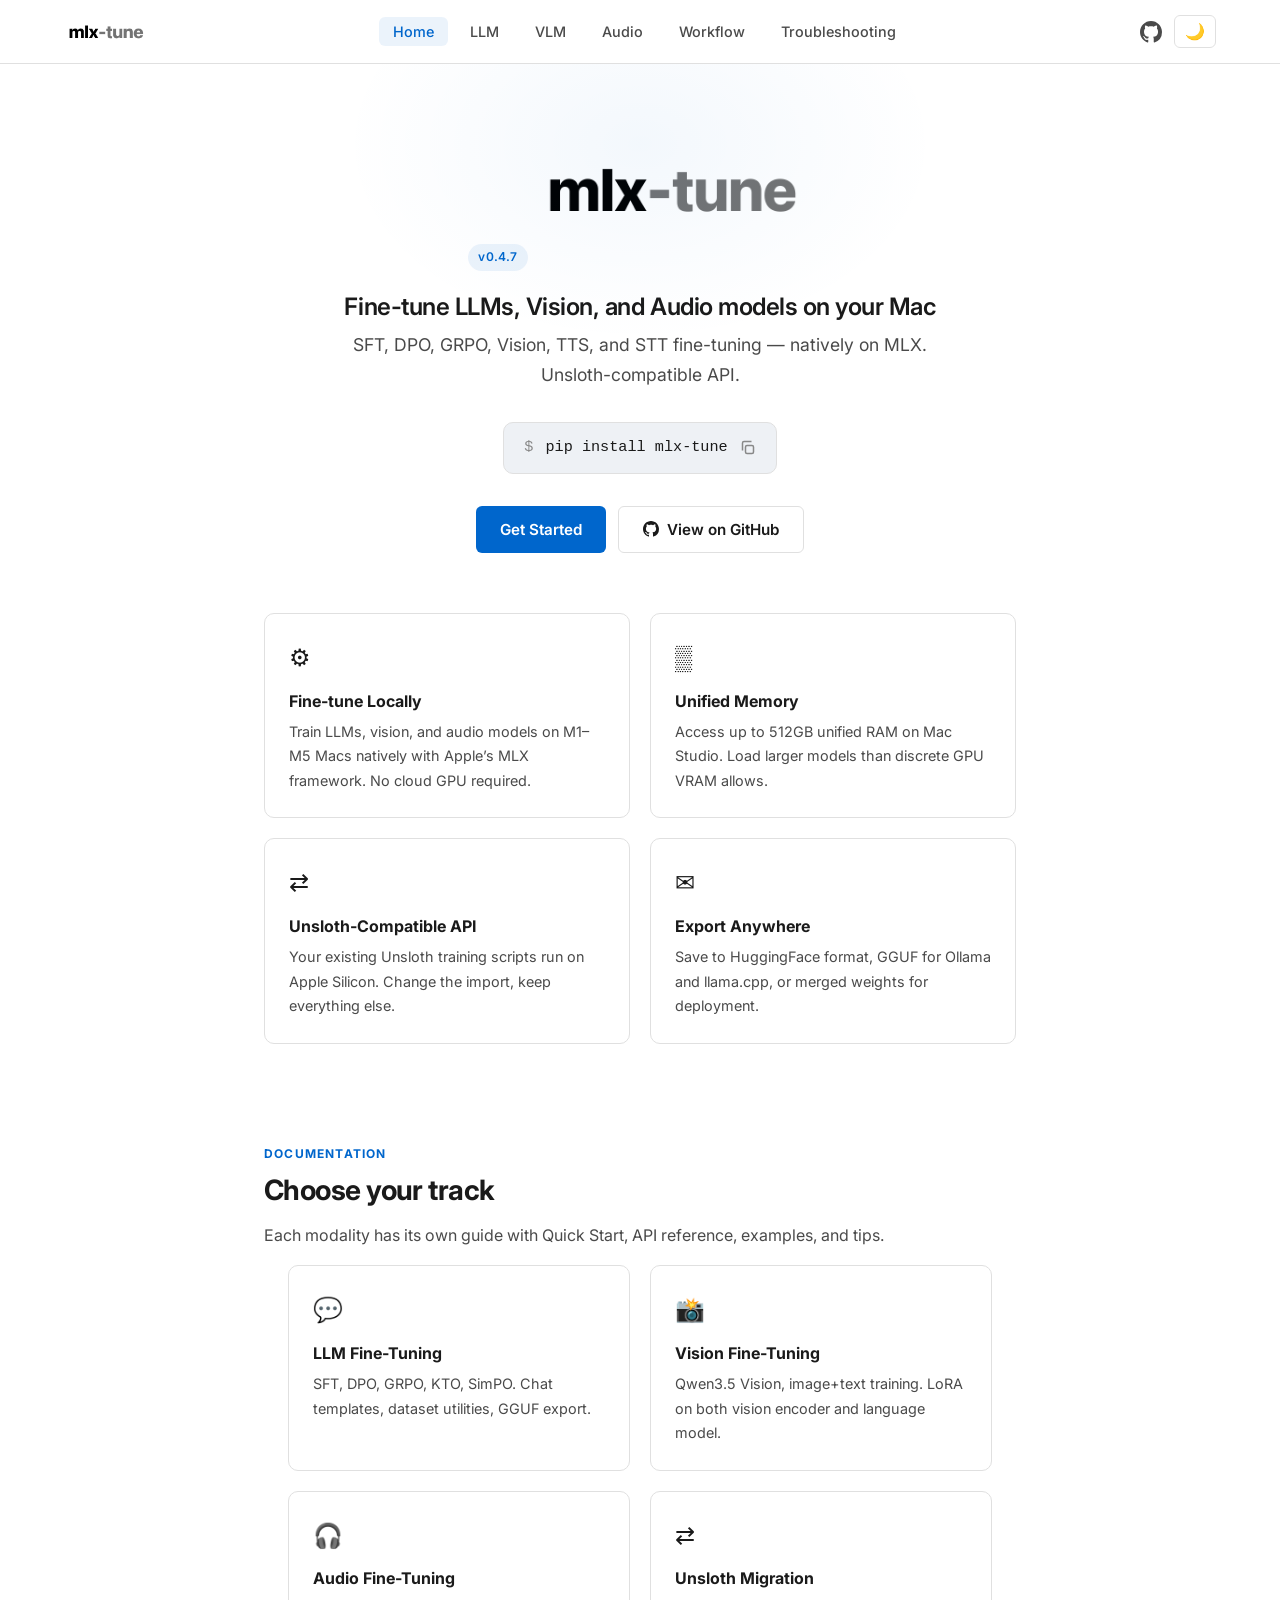
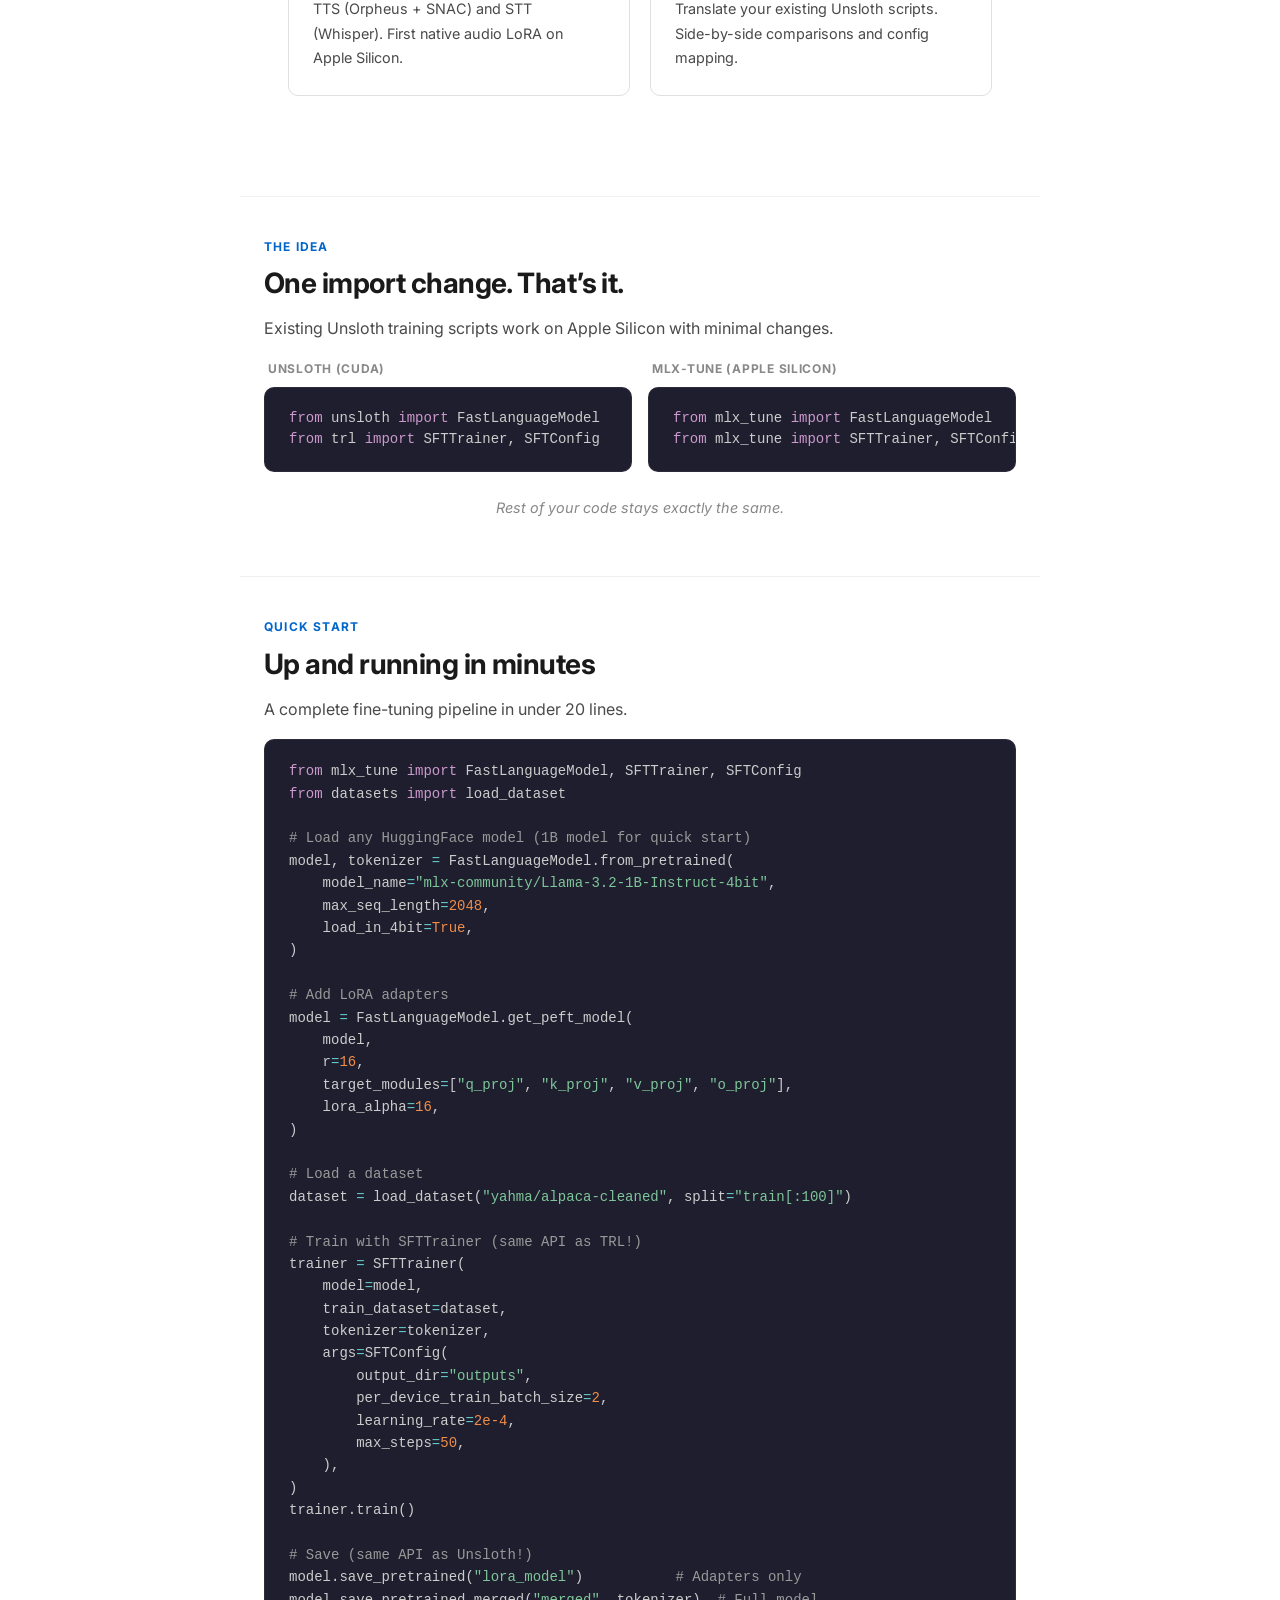
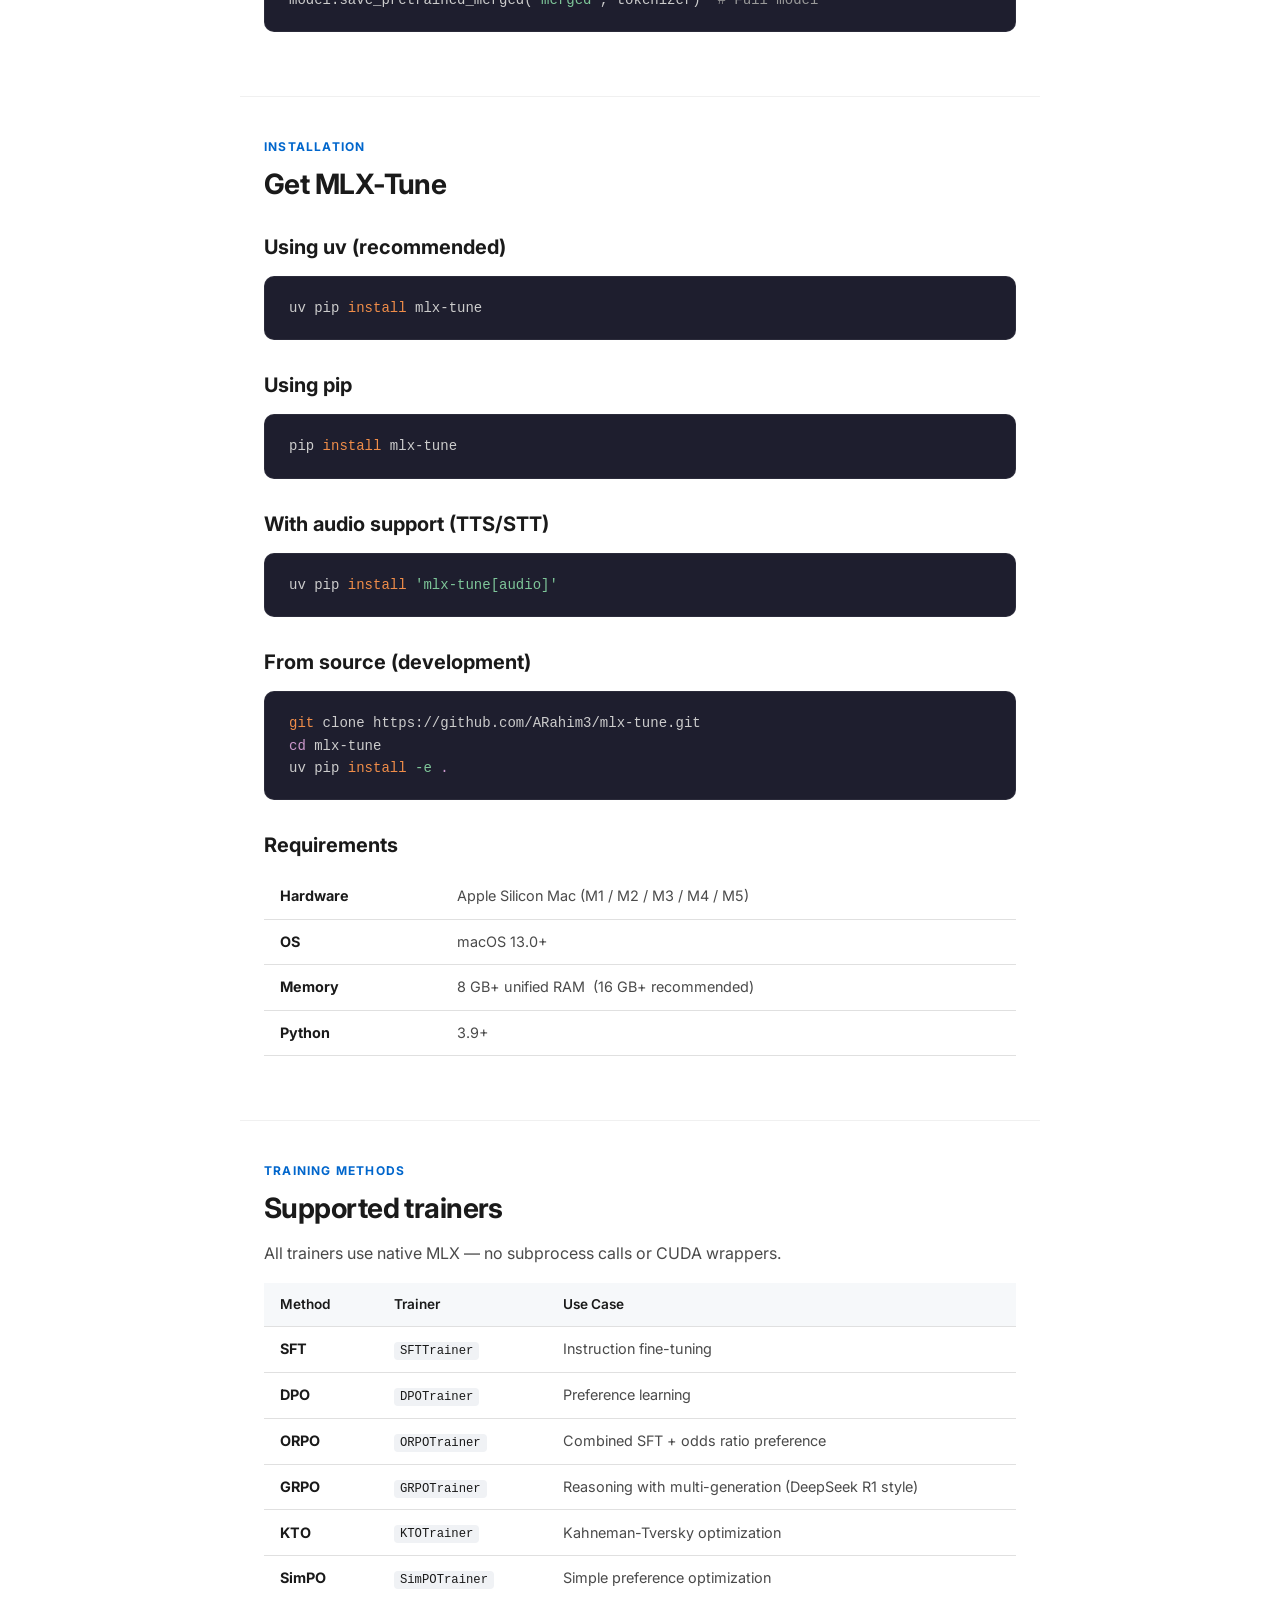
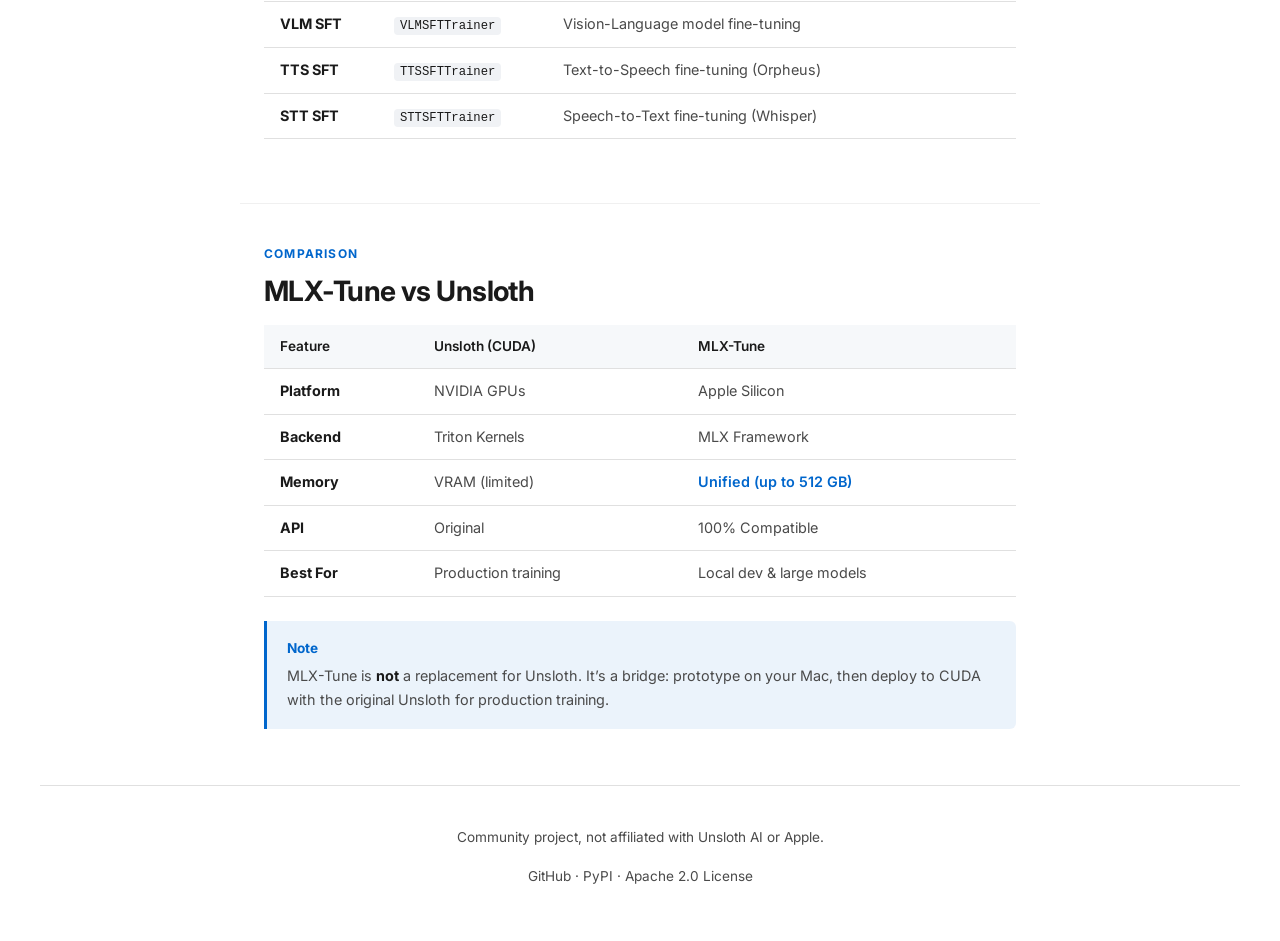
==== docs/index.html @ e3540f35 "Add STT+TTS fine-tuning & updated docs" ====
<!DOCTYPE html>
<html lang="en" data-theme="light">
<head>
  <meta charset="UTF-8">
  <meta name="viewport" content="width=device-width, initial-scale=1.0">
  <title>MLX-Tune &mdash; Fine-tune LLMs, Vision, and Audio models on Apple Silicon</title>
  <meta name="description" content="Fine-tune LLMs, Vision, TTS, and STT models on Apple Silicon with MLX. Unsloth-compatible API.">

  <!-- Favicon: bold "m" in SVG -->
  <link rel="icon" href="data:image/svg+xml,<svg xmlns='http://www.w3.org/2000/svg' viewBox='0 0 32 32'><rect width='32' height='32' rx='6' fill='%230d1117'/><text x='50%25' y='73%25' text-anchor='middle' font-family='system-ui,-apple-system,sans-serif' font-weight='900' font-size='22' fill='%23e6edf3'>m</text></svg>">
  <link rel="apple-touch-icon" href="assets/img/logo.png">

  <!-- Open Graph / Social -->
  <meta property="og:type" content="website">
  <meta property="og:title" content="MLX-Tune - Fine-tune LLMs, Vision, and Audio models on Apple Silicon">
  <meta property="og:description" content="Fine-tune LLMs, Vision, TTS, and STT models on Apple Silicon with MLX. Unsloth-compatible API.">
  <meta property="og:image" content="https://arahim3.github.io/mlx-tune/assets/img/og-image.png">
  <meta property="og:url" content="https://arahim3.github.io/mlx-tune/">
  <meta name="twitter:card" content="summary_large_image">
  <meta name="twitter:title" content="MLX-Tune - Fine-tune LLMs, Vision, and Audio models on Apple Silicon">
  <meta name="twitter:description" content="Fine-tune LLMs, Vision, TTS, and STT models on Apple Silicon with MLX.">
  <meta name="twitter:image" content="https://arahim3.github.io/mlx-tune/assets/img/og-image.png">

  <!-- Fonts -->
  <link rel="preconnect" href="https://fonts.googleapis.com">
  <link rel="preconnect" href="https://fonts.gstatic.com" crossorigin>
  <link href="https://fonts.googleapis.com/css2?family=Inter:wght@400;600;700&display=swap" rel="stylesheet">

  <!-- Styles -->
  <link rel="stylesheet" href="assets/css/prism-dark.css">
  <link rel="stylesheet" href="assets/css/style.css">

  <style>
    /* --- Page-specific hero enhancements --- */
    .hero-glow {
      position: relative;
      overflow: hidden;
    }
    .hero-glow::before {
      content: '';
      position: absolute;
      top: -120px;
      left: 50%;
      transform: translateX(-50%);
      width: 600px;
      height: 400px;
      background: radial-gradient(ellipse, var(--accent-subtle) 0%, transparent 70%);
      pointer-events: none;
      opacity: 0.6;
    }
    [data-theme="dark"] .hero-glow::before {
      opacity: 0.4;
      width: 800px;
      height: 500px;
      background: radial-gradient(ellipse, rgba(88, 166, 255, 0.06) 0%, transparent 70%);
    }

    .hero-version {
      display: inline-block;
      font-size: 0.75rem;
      font-weight: 600;
      padding: 3px 10px;
      border-radius: 20px;
      background: var(--accent-subtle);
      color: var(--accent);
      margin-bottom: 20px;
      letter-spacing: 0.02em;
    }

    .hero-install-prefix {
      color: var(--text-muted);
      user-select: none;
    }

    /* --- Section divider styling --- */
    .section-divider {
      width: 48px;
      height: 2px;
      background: var(--accent);
      border: none;
      margin: 0 0 24px;
      border-radius: 1px;
      opacity: 0.5;
    }

    /* --- Training methods status dot --- */
    .status-dot {
      display: inline-block;
      width: 8px;
      height: 8px;
      border-radius: 50%;
      background: #2ea043;
      margin-right: 6px;
      vertical-align: middle;
    }

    /* --- Comparison table highlight --- */
    .comparison-highlight {
      color: var(--accent);
      font-weight: 600;
    }

    /* --- Import note styling --- */
    .import-note {
      text-align: center;
      font-size: 0.9rem;
      color: var(--text-muted);
      margin-top: 8px;
      font-style: italic;
    }
  </style>
</head>
<body>

  <!-- ===== Navigation ===== -->
  <nav class="top-nav">
    <div class="nav-inner">
      <a href="index.html" class="nav-logo">
        <img src="assets/img/logo.png" alt="mlx-tune">
      </a>

      <ul class="nav-links">
        <li><a href="index.html" class="active">Home</a></li>
        <li><a href="llm.html">LLM</a></li>
        <li><a href="vlm.html">VLM</a></li>
        <li><a href="audio.html">Audio</a></li>
        <li><a href="workflow.html">Workflow</a></li>
        <li><a href="troubleshooting.html">Troubleshooting</a></li>
      </ul>

      <div class="nav-right">
        <a href="https://github.com/ARahim3/mlx-tune" class="github-link" target="_blank" rel="noopener" aria-label="GitHub">
          <svg viewBox="0 0 16 16" aria-hidden="true"><path d="M8 0C3.58 0 0 3.58 0 8c0 3.54 2.29 6.53 5.47 7.59.4.07.55-.17.55-.38 0-.19-.01-.82-.01-1.49-2.01.37-2.53-.49-2.69-.94-.09-.23-.48-.94-.82-1.13-.28-.15-.68-.52-.01-.53.63-.01 1.08.58 1.23.82.72 1.21 1.87.87 2.33.66.07-.52.28-.87.51-1.07-1.78-.2-3.64-.89-3.64-3.95 0-.87.31-1.59.82-2.15-.08-.2-.36-1.02.08-2.12 0 0 .67-.21 2.2.82.64-.18 1.32-.27 2-.27.68 0 1.36.09 2 .27 1.53-1.04 2.2-.82 2.2-.82.44 1.1.16 1.92.08 2.12.51.56.82 1.27.82 2.15 0 3.07-1.87 3.75-3.65 3.95.29.25.54.73.54 1.48 0 1.07-.01 1.93-.01 2.2 0 .21.15.46.55.38A8.013 8.013 0 0016 8c0-4.42-3.58-8-8-8z"/></svg>
        </a>
        <button class="theme-toggle" aria-label="Toggle theme"></button>
        <button class="mobile-toggle" aria-label="Menu">&#9776;</button>
      </div>
    </div>
  </nav>

  <!-- ===== Main Content ===== -->
  <div class="page-wrapper">
    <main class="content full-width">

      <!-- ===== Hero ===== -->
      <section class="hero hero-glow">
        <span class="hero-version">v0.4.7</span>
        <img src="assets/img/logo.png" alt="MLX-Tune" class="hero-logo">
        <h1 class="hero-tagline">Fine-tune LLMs, Vision, and Audio models on your Mac</h1>
        <p class="hero-subtitle">SFT, DPO, GRPO, Vision, TTS, and STT fine-tuning &mdash; natively on MLX. Unsloth-compatible API.</p>

        <div class="hero-install" data-copy="pip install mlx-tune" role="button" tabindex="0" aria-label="Copy install command">
          <span class="copied-tooltip">Copied!</span>
          <span class="hero-install-prefix">$</span>
          <span>pip install mlx-tune</span>
          <svg class="copy-icon" width="16" height="16" viewBox="0 0 16 16" fill="none" stroke="currentColor" stroke-width="1.5"><rect x="5.5" y="5.5" width="8" height="8" rx="1.5"/><path d="M2.5 10.5V3a1.5 1.5 0 011.5-1.5h7.5"/></svg>
        </div>

        <div class="hero-buttons">
          <a href="#quick-start" class="btn btn-primary">Get Started</a>
          <a href="https://github.com/ARahim3/mlx-tune" class="btn btn-secondary" target="_blank" rel="noopener">
            <svg width="16" height="16" viewBox="0 0 16 16" fill="currentColor"><path d="M8 0C3.58 0 0 3.58 0 8c0 3.54 2.29 6.53 5.47 7.59.4.07.55-.17.55-.38 0-.19-.01-.82-.01-1.49-2.01.37-2.53-.49-2.69-.94-.09-.23-.48-.94-.82-1.13-.28-.15-.68-.52-.01-.53.63-.01 1.08.58 1.23.82.72 1.21 1.87.87 2.33.66.07-.52.28-.87.51-1.07-1.78-.2-3.64-.89-3.64-3.95 0-.87.31-1.59.82-2.15-.08-.2-.36-1.02.08-2.12 0 0 .67-.21 2.2.82.64-.18 1.32-.27 2-.27.68 0 1.36.09 2 .27 1.53-1.04 2.2-.82 2.2-.82.44 1.1.16 1.92.08 2.12.51.56.82 1.27.82 2.15 0 3.07-1.87 3.75-3.65 3.95.29.25.54.73.54 1.48 0 1.07-.01 1.93-.01 2.2 0 .21.15.46.55.38A8.013 8.013 0 0016 8c0-4.42-3.58-8-8-8z"/></svg>
            View on GitHub
          </a>
        </div>
      </section>

      <!-- ===== Feature Cards ===== -->
      <div class="features">
        <div class="feature-card">
          <div class="feature-icon">&#9881;</div>
          <h3>Fine-tune Locally</h3>
          <p>Train LLMs, vision, and audio models on M1&ndash;M5 Macs natively with Apple&rsquo;s MLX framework. No cloud GPU required.</p>
        </div>
        <div class="feature-card">
          <div class="feature-icon">&#9618;</div>
          <h3>Unified Memory</h3>
          <p>Access up to 512GB unified RAM on Mac Studio. Load larger models than discrete GPU VRAM allows.</p>
        </div>
        <div class="feature-card">
          <div class="feature-icon">&#8644;</div>
          <h3>Unsloth-Compatible API</h3>
          <p>Your existing Unsloth training scripts run on Apple Silicon. Change the import, keep everything else.</p>
        </div>
        <div class="feature-card">
          <div class="feature-icon">&#9993;</div>
          <h3>Export Anywhere</h3>
          <p>Save to HuggingFace format, GGUF for Ollama and llama.cpp, or merged weights for deployment.</p>
        </div>
      </div>

      <!-- ===== Track Cards ===== -->
      <section class="section" id="tracks">
        <div class="section-label">Documentation</div>
        <h2 style="margin-top: 0;">Choose your track</h2>
        <p>Each modality has its own guide with Quick Start, API reference, examples, and tips.</p>

        <div class="features">
          <a href="llm.html" class="feature-card" style="text-decoration:none; color:inherit; cursor:pointer;">
            <div class="feature-icon">&#128172;</div>
            <h3>LLM Fine-Tuning</h3>
            <p>SFT, DPO, GRPO, KTO, SimPO. Chat templates, dataset utilities, GGUF export.</p>
          </a>
          <a href="vlm.html" class="feature-card" style="text-decoration:none; color:inherit; cursor:pointer;">
            <div class="feature-icon">&#128248;</div>
            <h3>Vision Fine-Tuning</h3>
            <p>Qwen3.5 Vision, image+text training. LoRA on both vision encoder and language model.</p>
          </a>
          <a href="audio.html" class="feature-card" style="text-decoration:none; color:inherit; cursor:pointer;">
            <div class="feature-icon">&#127911;</div>
            <h3>Audio Fine-Tuning</h3>
            <p>TTS (Orpheus + SNAC) and STT (Whisper). First native audio LoRA on Apple Silicon.</p>
          </a>
          <a href="workflow.html" class="feature-card" style="text-decoration:none; color:inherit; cursor:pointer;">
            <div class="feature-icon">&#8644;</div>
            <h3>Unsloth Migration</h3>
            <p>Translate your existing Unsloth scripts. Side-by-side comparisons and config mapping.</p>
          </a>
        </div>
      </section>

      <!-- ===== Import Comparison ===== -->
      <section class="section">
        <div class="section-label">The Idea</div>
        <h2 style="margin-top: 0;">One import change. That&rsquo;s it.</h2>
        <p>Existing Unsloth training scripts work on Apple Silicon with minimal changes.</p>

        <div class="code-compare">
          <div class="code-compare-panel">
            <div class="code-compare-label">Unsloth (CUDA)</div>
            <div class="code-block-wrapper">
              <button class="copy-btn">Copy</button>
              <pre><code class="language-python">from unsloth import FastLanguageModel
from trl import SFTTrainer, SFTConfig</code></pre>
            </div>
          </div>
          <div class="code-compare-panel">
            <div class="code-compare-label">MLX-Tune (Apple Silicon)</div>
            <div class="code-block-wrapper">
              <button class="copy-btn">Copy</button>
              <pre><code class="language-python">from mlx_tune import FastLanguageModel
from mlx_tune import SFTTrainer, SFTConfig</code></pre>
            </div>
          </div>
        </div>
        <p class="import-note">Rest of your code stays exactly the same.</p>
      </section>

      <!-- ===== Quick Start ===== -->
      <section class="section" id="quick-start">
        <div class="section-label">Quick Start</div>
        <h2 style="margin-top: 0;">Up and running in minutes</h2>
        <p>A complete fine-tuning pipeline in under 20 lines.</p>

        <div class="code-block-wrapper">
          <button class="copy-btn">Copy</button>
          <pre><code class="language-python">from mlx_tune import FastLanguageModel, SFTTrainer, SFTConfig
from datasets import load_dataset

# Load any HuggingFace model (1B model for quick start)
model, tokenizer = FastLanguageModel.from_pretrained(
    model_name="mlx-community/Llama-3.2-1B-Instruct-4bit",
    max_seq_length=2048,
    load_in_4bit=True,
)

# Add LoRA adapters
model = FastLanguageModel.get_peft_model(
    model,
    r=16,
    target_modules=["q_proj", "k_proj", "v_proj", "o_proj"],
    lora_alpha=16,
)

# Load a dataset
dataset = load_dataset("yahma/alpaca-cleaned", split="train[:100]")

# Train with SFTTrainer (same API as TRL!)
trainer = SFTTrainer(
    model=model,
    train_dataset=dataset,
    tokenizer=tokenizer,
    args=SFTConfig(
        output_dir="outputs",
        per_device_train_batch_size=2,
        learning_rate=2e-4,
        max_steps=50,
    ),
)
trainer.train()

# Save (same API as Unsloth!)
model.save_pretrained("lora_model")           # Adapters only
model.save_pretrained_merged("merged", tokenizer)  # Full model</code></pre>
        </div>
      </section>

      <!-- ===== Installation ===== -->
      <section class="section" id="installation">
        <div class="section-label">Installation</div>
        <h2 style="margin-top: 0;">Get MLX-Tune</h2>

        <h3>Using uv (recommended)</h3>
        <div class="code-block-wrapper">
          <button class="copy-btn">Copy</button>
          <pre><code class="language-bash">uv pip install mlx-tune</code></pre>
        </div>

        <h3>Using pip</h3>
        <div class="code-block-wrapper">
          <button class="copy-btn">Copy</button>
          <pre><code class="language-bash">pip install mlx-tune</code></pre>
        </div>

        <h3>With audio support (TTS/STT)</h3>
        <div class="code-block-wrapper">
          <button class="copy-btn">Copy</button>
          <pre><code class="language-bash">uv pip install 'mlx-tune[audio]'</code></pre>
        </div>

        <h3>From source (development)</h3>
        <div class="code-block-wrapper">
          <button class="copy-btn">Copy</button>
          <pre><code class="language-bash">git clone https://github.com/ARahim3/mlx-tune.git
cd mlx-tune
uv pip install -e .</code></pre>
        </div>

        <h3>Requirements</h3>
        <table>
          <tbody>
            <tr><td><strong>Hardware</strong></td><td>Apple Silicon Mac (M1 / M2 / M3 / M4 / M5)</td></tr>
            <tr><td><strong>OS</strong></td><td>macOS 13.0+</td></tr>
            <tr><td><strong>Memory</strong></td><td>8 GB+ unified RAM &nbsp;(16 GB+ recommended)</td></tr>
            <tr><td><strong>Python</strong></td><td>3.9+</td></tr>
          </tbody>
        </table>
      </section>

      <!-- ===== Training Methods ===== -->
      <section class="section" id="training-methods">
        <div class="section-label">Training Methods</div>
        <h2 style="margin-top: 0;">Supported trainers</h2>
        <p>All trainers use native MLX &mdash; no subprocess calls or CUDA wrappers.</p>

        <table>
          <thead>
            <tr>
              <th>Method</th>
              <th>Trainer</th>
              <th>Use Case</th>
            </tr>
          </thead>
          <tbody>
            <tr>
              <td><strong>SFT</strong></td>
              <td><code>SFTTrainer</code></td>
              <td>Instruction fine-tuning</td>
            </tr>
            <tr>
              <td><strong>DPO</strong></td>
              <td><code>DPOTrainer</code></td>
              <td>Preference learning</td>
            </tr>
            <tr>
              <td><strong>ORPO</strong></td>
              <td><code>ORPOTrainer</code></td>
              <td>Combined SFT + odds ratio preference</td>
            </tr>
            <tr>
              <td><strong>GRPO</strong></td>
              <td><code>GRPOTrainer</code></td>
              <td>Reasoning with multi-generation (DeepSeek R1 style)</td>
            </tr>
            <tr>
              <td><strong>KTO</strong></td>
              <td><code>KTOTrainer</code></td>
              <td>Kahneman-Tversky optimization</td>
            </tr>
            <tr>
              <td><strong>SimPO</strong></td>
              <td><code>SimPOTrainer</code></td>
              <td>Simple preference optimization</td>
            </tr>
            <tr>
              <td><strong>VLM SFT</strong></td>
              <td><code>VLMSFTTrainer</code></td>
              <td>Vision-Language model fine-tuning</td>
            </tr>
            <tr>
              <td><strong>TTS SFT</strong></td>
              <td><code>TTSSFTTrainer</code></td>
              <td>Text-to-Speech fine-tuning (Orpheus)</td>
            </tr>
            <tr>
              <td><strong>STT SFT</strong></td>
              <td><code>STTSFTTrainer</code></td>
              <td>Speech-to-Text fine-tuning (Whisper)</td>
            </tr>
          </tbody>
        </table>
      </section>

      <!-- ===== Comparison ===== -->
      <section class="section" id="comparison">
        <div class="section-label">Comparison</div>
        <h2 style="margin-top: 0;">MLX-Tune vs Unsloth</h2>

        <table>
          <thead>
            <tr>
              <th>Feature</th>
              <th>Unsloth (CUDA)</th>
              <th>MLX-Tune</th>
            </tr>
          </thead>
          <tbody>
            <tr>
              <td><strong>Platform</strong></td>
              <td>NVIDIA GPUs</td>
              <td>Apple Silicon</td>
            </tr>
            <tr>
              <td><strong>Backend</strong></td>
              <td>Triton Kernels</td>
              <td>MLX Framework</td>
            </tr>
            <tr>
              <td><strong>Memory</strong></td>
              <td>VRAM (limited)</td>
              <td class="comparison-highlight">Unified (up to 512 GB)</td>
            </tr>
            <tr>
              <td><strong>API</strong></td>
              <td>Original</td>
              <td>100% Compatible</td>
            </tr>
            <tr>
              <td><strong>Best For</strong></td>
              <td>Production training</td>
              <td>Local dev &amp; large models</td>
            </tr>
          </tbody>
        </table>

        <div class="callout">
          <div class="callout-title">Note</div>
          <p>MLX-Tune is <strong>not</strong> a replacement for Unsloth. It&rsquo;s a bridge: prototype on your Mac, then deploy to CUDA with the original Unsloth for production training.</p>
        </div>
      </section>

      <!-- ===== Footer ===== -->
      <footer class="footer">
        <p>Community project, not affiliated with Unsloth AI or Apple.</p>
        <p><a href="https://github.com/ARahim3/mlx-tune">GitHub</a> &middot; <a href="https://pypi.org/project/mlx-tune/">PyPI</a> &middot; Apache 2.0 License</p>
      </footer>

    </main>
  </div>

  <!-- ===== Scripts ===== -->
  <script src="assets/js/prism.min.js"></script>
  <script src="assets/js/prism-python.min.js"></script>
  <script src="assets/js/prism-bash.min.js"></script>
  <script src="assets/js/main.js"></script>
</body>
</html>
---- docs/assets/css/prism-dark.css ----
code[class*=language-],pre[class*=language-]{color:#ccc;background:0 0;font-family:Consolas,Monaco,'Andale Mono','Ubuntu Mono',monospace;font-size:1em;text-align:left;white-space:pre;word-spacing:normal;word-break:normal;word-wrap:normal;line-height:1.5;-moz-tab-size:4;-o-tab-size:4;tab-size:4;-webkit-hyphens:none;-moz-hyphens:none;-ms-hyphens:none;hyphens:none}pre[class*=language-]{padding:1em;margin:.5em 0;overflow:auto}:not(pre)>code[class*=language-],pre[class*=language-]{background:#2d2d2d}:not(pre)>code[class*=language-]{padding:.1em;border-radius:.3em;white-space:normal}.token.block-comment,.token.cdata,.token.comment,.token.doctype,.token.prolog{color:#999}.token.punctuation{color:#ccc}.token.attr-name,.token.deleted,.token.namespace,.token.tag{color:#e2777a}.token.function-name{color:#6196cc}.token.boolean,.token.function,.token.number{color:#f08d49}.token.class-name,.token.constant,.token.property,.token.symbol{color:#f8c555}.token.atrule,.token.builtin,.token.important,.token.keyword,.token.selector{color:#cc99cd}.token.attr-value,.token.char,.token.regex,.token.string,.token.variable{color:#7ec699}.token.entity,.token.operator,.token.url{color:#67cdcc}.token.bold,.token.important{font-weight:700}.token.italic{font-style:italic}.token.entity{cursor:help}.token.inserted{color:green}
---- docs/assets/css/style.css ----
/* ===== MLX-Tune Documentation - Design System ===== */

/* --- CSS Custom Properties (Theming) --- */
:root {
  --bg-primary: #ffffff;
  --bg-secondary: #f6f8fa;
  --bg-tertiary: #eef1f5;
  --bg-nav: rgba(255, 255, 255, 0.85);
  --text-primary: #1a1a1a;
  --text-secondary: #4a4a4a;
  --text-muted: #888888;
  --accent: #0066cc;
  --accent-hover: #0052a3;
  --accent-subtle: rgba(0, 102, 204, 0.08);
  --border: #e0e0e0;
  --border-light: #f0f0f0;
  --card-bg: #ffffff;
  --card-shadow: 0 1px 3px rgba(0, 0, 0, 0.08), 0 1px 2px rgba(0, 0, 0, 0.06);
  --card-shadow-hover: 0 4px 12px rgba(0, 0, 0, 0.1);
  --code-bg: #f6f8fa;
  --code-inline-bg: #f0f2f5;
  --nav-height: 64px;
  --sidebar-width: 260px;
  --content-max-width: 860px;
  --page-max-width: 1200px;
  --font-body: 'Inter', -apple-system, BlinkMacSystemFont, 'Segoe UI', sans-serif;
  --font-mono: 'SF Mono', 'Fira Code', 'Cascadia Code', 'Consolas', monospace;
  --radius-sm: 6px;
  --radius-md: 10px;
  --radius-lg: 16px;
  --transition: 0.2s ease;
}

[data-theme="dark"] {
  --bg-primary: #0d1117;
  --bg-secondary: #161b22;
  --bg-tertiary: #1c2128;
  --bg-nav: rgba(13, 17, 23, 0.85);
  --text-primary: #e6edf3;
  --text-secondary: #8b949e;
  --text-muted: #6e7681;
  --accent: #58a6ff;
  --accent-hover: #79b8ff;
  --accent-subtle: rgba(88, 166, 255, 0.08);
  --border: #30363d;
  --border-light: #21262d;
  --card-bg: #161b22;
  --card-shadow: 0 1px 3px rgba(0, 0, 0, 0.3);
  --card-shadow-hover: 0 4px 12px rgba(0, 0, 0, 0.4);
  --code-bg: #161b22;
  --code-inline-bg: #1c2128;
}

/* --- Reset & Base --- */
*, *::before, *::after {
  margin: 0;
  padding: 0;
  box-sizing: border-box;
}

html {
  scroll-behavior: smooth;
  scroll-padding-top: calc(var(--nav-height) + 24px);
}

body {
  font-family: var(--font-body);
  font-size: 16px;
  line-height: 1.7;
  color: var(--text-primary);
  background: var(--bg-primary);
  -webkit-font-smoothing: antialiased;
  -moz-osx-font-smoothing: grayscale;
  transition: background var(--transition), color var(--transition);
}

/* --- Typography --- */
h1, h2, h3, h4, h5, h6 {
  font-weight: 700;
  line-height: 1.3;
  color: var(--text-primary);
  margin-bottom: 0.5em;
}

h1 { font-size: 2.5rem; letter-spacing: -0.03em; }
h2 { font-size: 1.75rem; letter-spacing: -0.02em; margin-top: 2.5rem; }
h3 { font-size: 1.25rem; margin-top: 2rem; }
h4 { font-size: 1.1rem; margin-top: 1.5rem; }

p { margin-bottom: 1rem; color: var(--text-secondary); }

a {
  color: var(--accent);
  text-decoration: none;
  transition: color var(--transition);
}
a:hover { color: var(--accent-hover); text-decoration: underline; }

strong { color: var(--text-primary); }

/* --- Navigation --- */
.top-nav {
  position: fixed;
  top: 0;
  left: 0;
  right: 0;
  height: var(--nav-height);
  background: var(--bg-nav);
  backdrop-filter: blur(12px);
  -webkit-backdrop-filter: blur(12px);
  border-bottom: 1px solid var(--border);
  z-index: 100;
  transition: background var(--transition), border-color var(--transition);
}

.nav-inner {
  max-width: var(--page-max-width);
  margin: 0 auto;
  padding: 0 24px;
  height: 100%;
  display: flex;
  align-items: center;
  justify-content: space-between;
}

.nav-logo {
  display: flex;
  align-items: center;
  gap: 10px;
  text-decoration: none;
  font-weight: 800;
  font-size: 1.2rem;
  color: var(--text-primary);
  letter-spacing: -0.02em;
}
.nav-logo:hover { text-decoration: none; color: var(--text-primary); }
.nav-logo img {
  height: 28px;
  width: auto;
}

.nav-links {
  display: flex;
  align-items: center;
  gap: 8px;
  list-style: none;
}

.nav-links a {
  padding: 6px 14px;
  border-radius: var(--radius-sm);
  font-size: 0.9rem;
  font-weight: 500;
  color: var(--text-secondary);
  transition: all var(--transition);
}
.nav-links a:hover {
  color: var(--text-primary);
  background: var(--accent-subtle);
  text-decoration: none;
}
.nav-links a.active {
  color: var(--accent);
  background: var(--accent-subtle);
}

.nav-right {
  display: flex;
  align-items: center;
  gap: 12px;
}

.theme-toggle {
  background: none;
  border: 1px solid var(--border);
  border-radius: var(--radius-sm);
  padding: 6px 10px;
  cursor: pointer;
  color: var(--text-secondary);
  font-size: 1rem;
  transition: all var(--transition);
  display: flex;
  align-items: center;
}
.theme-toggle:hover {
  color: var(--text-primary);
  border-color: var(--text-muted);
}

.github-link {
  display: flex;
  align-items: center;
  color: var(--text-secondary);
  transition: color var(--transition);
}
.github-link:hover { color: var(--text-primary); text-decoration: none; }
.github-link svg { width: 22px; height: 22px; fill: currentColor; }

.mobile-toggle {
  display: none;
  background: none;
  border: none;
  color: var(--text-primary);
  font-size: 1.5rem;
  cursor: pointer;
  padding: 4px;
}

/* --- Page Layout --- */
.page-wrapper {
  display: flex;
  max-width: var(--page-max-width);
  margin: 0 auto;
  padding-top: var(--nav-height);
  min-height: 100vh;
}

.sidebar {
  position: fixed;
  top: var(--nav-height);
  left: max(0px, calc((100vw - var(--page-max-width)) / 2));
  width: var(--sidebar-width);
  height: calc(100vh - var(--nav-height));
  padding: 24px 16px 24px 24px;
  overflow-y: auto;
  border-right: 1px solid var(--border);
  background: var(--bg-primary);
  transition: background var(--transition), border-color var(--transition);
}

.sidebar-title {
  font-size: 0.75rem;
  font-weight: 700;
  text-transform: uppercase;
  letter-spacing: 0.08em;
  color: var(--text-muted);
  margin-bottom: 12px;
  padding-left: 12px;
}

.sidebar-nav {
  list-style: none;
}

.sidebar-nav a {
  display: block;
  padding: 6px 12px;
  font-size: 0.875rem;
  color: var(--text-secondary);
  border-radius: var(--radius-sm);
  border-left: 2px solid transparent;
  transition: all var(--transition);
}
.sidebar-nav a:hover {
  color: var(--text-primary);
  background: var(--accent-subtle);
  text-decoration: none;
}
.sidebar-nav a.active {
  color: var(--accent);
  border-left-color: var(--accent);
  background: var(--accent-subtle);
}

.sidebar-nav .sub-item a {
  padding-left: 24px;
  font-size: 0.825rem;
}

.content {
  flex: 1;
  min-width: 0;
  max-width: var(--content-max-width);
  margin-left: var(--sidebar-width);
  padding: 40px 48px 80px;
}

/* No sidebar layout (home page) */
.content.full-width {
  margin-left: 0;
  max-width: 100%;
  padding: 0;
}

/* --- Hero Section --- */
.hero {
  text-align: center;
  padding: 80px 24px 60px;
  max-width: 800px;
  margin: 0 auto;
}

.hero-logo {
  width: 280px;
  max-width: 80%;
  margin-bottom: 24px;
}

.hero-tagline {
  font-size: 1.5rem;
  font-weight: 600;
  color: var(--text-primary);
  margin-bottom: 8px;
  letter-spacing: -0.02em;
}

.hero-subtitle {
  font-size: 1.1rem;
  color: var(--text-secondary);
  margin-bottom: 32px;
  max-width: 600px;
  margin-left: auto;
  margin-right: auto;
}

.hero-install {
  display: inline-flex;
  align-items: center;
  gap: 12px;
  background: var(--bg-tertiary);
  border: 1px solid var(--border);
  border-radius: var(--radius-md);
  padding: 12px 20px;
  font-family: var(--font-mono);
  font-size: 0.95rem;
  color: var(--text-primary);
  margin-bottom: 32px;
  cursor: pointer;
  transition: all var(--transition);
  position: relative;
}
.hero-install:hover {
  border-color: var(--accent);
}
.hero-install .copy-icon {
  color: var(--text-muted);
  transition: color var(--transition);
}
.hero-install:hover .copy-icon {
  color: var(--accent);
}
.hero-install .copied-tooltip {
  position: absolute;
  top: -32px;
  left: 50%;
  transform: translateX(-50%);
  background: var(--text-primary);
  color: var(--bg-primary);
  padding: 4px 10px;
  border-radius: var(--radius-sm);
  font-size: 0.75rem;
  font-family: var(--font-body);
  opacity: 0;
  pointer-events: none;
  transition: opacity 0.15s;
}
.hero-install .copied-tooltip.show {
  opacity: 1;
}

.hero-buttons {
  display: flex;
  gap: 12px;
  justify-content: center;
  flex-wrap: wrap;
}

/* --- Buttons --- */
.btn {
  display: inline-flex;
  align-items: center;
  gap: 8px;
  padding: 10px 24px;
  border-radius: var(--radius-sm);
  font-size: 0.95rem;
  font-weight: 600;
  text-decoration: none;
  transition: all var(--transition);
  cursor: pointer;
  border: none;
}
.btn:hover { text-decoration: none; }

.btn-primary {
  background: var(--accent);
  color: #fff;
}
.btn-primary:hover {
  background: var(--accent-hover);
  color: #fff;
}

.btn-secondary {
  background: transparent;
  color: var(--text-primary);
  border: 1px solid var(--border);
}
.btn-secondary:hover {
  border-color: var(--text-muted);
  background: var(--accent-subtle);
}

/* --- Feature Cards --- */
.features {
  display: grid;
  grid-template-columns: repeat(2, 1fr);
  gap: 20px;
  max-width: 800px;
  margin: 0 auto;
  padding: 0 24px 60px;
}

.feature-card {
  background: var(--card-bg);
  border: 1px solid var(--border);
  border-radius: var(--radius-md);
  padding: 24px;
  transition: all var(--transition);
}
.feature-card:hover {
  box-shadow: var(--card-shadow-hover);
  border-color: var(--text-muted);
}

.feature-icon {
  font-size: 1.5rem;
  margin-bottom: 12px;
}

.feature-card h3 {
  font-size: 1rem;
  margin-top: 0;
  margin-bottom: 8px;
}

.feature-card p {
  font-size: 0.9rem;
  margin-bottom: 0;
  color: var(--text-secondary);
}

/* --- Sections --- */
.section {
  max-width: 800px;
  margin: 0 auto;
  padding: 40px 24px;
}

.section + .section {
  border-top: 1px solid var(--border-light);
}

.section-label {
  font-size: 0.75rem;
  font-weight: 700;
  text-transform: uppercase;
  letter-spacing: 0.1em;
  color: var(--accent);
  margin-bottom: 8px;
}

/* --- Code Blocks --- */
pre[class*="language-"] {
  background: #1e1e2e !important;
  border-radius: var(--radius-md);
  padding: 20px 24px;
  margin: 16px 0 24px;
  overflow-x: auto;
  font-size: 0.875rem;
  line-height: 1.6;
  border: 1px solid rgba(255, 255, 255, 0.06);
}

code[class*="language-"] {
  font-family: var(--font-mono);
  font-size: 0.875rem;
}

code:not([class*="language-"]) {
  font-family: var(--font-mono);
  font-size: 0.85em;
  background: var(--code-inline-bg);
  padding: 2px 6px;
  border-radius: 4px;
  color: var(--text-primary);
}

.code-block-wrapper {
  position: relative;
}

.code-block-wrapper .copy-btn {
  position: absolute;
  top: 8px;
  right: 8px;
  background: rgba(255, 255, 255, 0.1);
  border: none;
  border-radius: 4px;
  padding: 4px 8px;
  color: rgba(255, 255, 255, 0.5);
  cursor: pointer;
  font-size: 0.75rem;
  font-family: var(--font-body);
  transition: all var(--transition);
  opacity: 0;
}
.code-block-wrapper:hover .copy-btn { opacity: 1; }
.code-block-wrapper .copy-btn:hover {
  background: rgba(255, 255, 255, 0.2);
  color: rgba(255, 255, 255, 0.8);
}

/* Side-by-side code comparison */
.code-compare {
  display: grid;
  grid-template-columns: 1fr 1fr;
  gap: 16px;
  margin: 16px 0 24px;
}

.code-compare-panel {
  min-width: 0;
}

.code-compare-label {
  font-size: 0.75rem;
  font-weight: 700;
  text-transform: uppercase;
  letter-spacing: 0.06em;
  color: var(--text-muted);
  margin-bottom: 8px;
  padding-left: 4px;
}

.code-compare pre[class*="language-"] {
  margin: 0;
  font-size: 0.8rem;
}

/* --- Tables --- */
table {
  width: 100%;
  border-collapse: collapse;
  margin: 16px 0 24px;
  font-size: 0.9rem;
}

th, td {
  text-align: left;
  padding: 10px 16px;
  border-bottom: 1px solid var(--border);
}

th {
  font-weight: 600;
  color: var(--text-primary);
  background: var(--bg-secondary);
  font-size: 0.85rem;
}

td { color: var(--text-secondary); }

tr:hover td { background: var(--accent-subtle); }

/* --- Example Cards --- */
.example-grid {
  display: grid;
  grid-template-columns: repeat(auto-fill, minmax(320px, 1fr));
  gap: 16px;
  margin: 16px 0;
}

.example-card {
  background: var(--card-bg);
  border: 1px solid var(--border);
  border-radius: var(--radius-md);
  padding: 20px;
  transition: all var(--transition);
}
.example-card:hover {
  box-shadow: var(--card-shadow-hover);
}

.example-card h4 {
  margin-top: 0;
  margin-bottom: 6px;
  font-size: 0.95rem;
}

.example-card p {
  font-size: 0.85rem;
  margin-bottom: 12px;
}

.example-tags {
  display: flex;
  flex-wrap: wrap;
  gap: 6px;
  margin-bottom: 12px;
}

.example-tag {
  font-size: 0.7rem;
  font-weight: 600;
  padding: 2px 8px;
  border-radius: 20px;
  background: var(--accent-subtle);
  color: var(--accent);
}

.example-toggle {
  background: none;
  border: 1px solid var(--border);
  border-radius: var(--radius-sm);
  padding: 6px 14px;
  font-size: 0.8rem;
  font-weight: 500;
  color: var(--text-secondary);
  cursor: pointer;
  transition: all var(--transition);
  font-family: var(--font-body);
}
.example-toggle:hover {
  border-color: var(--accent);
  color: var(--accent);
}

.example-code {
  display: none;
  margin-top: 12px;
}
.example-code.open {
  display: block;
}

/* --- API Reference --- */
.api-module {
  margin-bottom: 40px;
}

.api-module-header {
  display: flex;
  align-items: center;
  gap: 12px;
  padding: 12px 0;
  border-bottom: 2px solid var(--border);
  margin-bottom: 24px;
  cursor: pointer;
}

.api-module-header h2 {
  margin: 0;
  font-size: 1.3rem;
}

.api-module-header .module-path {
  font-family: var(--font-mono);
  font-size: 0.8rem;
  color: var(--text-muted);
}

.api-entry {
  margin-bottom: 32px;
  padding-bottom: 32px;
  border-bottom: 1px solid var(--border-light);
}
.api-entry:last-child {
  border-bottom: none;
}

.api-signature {
  font-family: var(--font-mono);
  font-size: 0.875rem;
  background: var(--bg-secondary);
  border: 1px solid var(--border);
  border-radius: var(--radius-sm);
  padding: 12px 16px;
  margin-bottom: 12px;
  overflow-x: auto;
  line-height: 1.5;
}

.api-signature .api-name {
  font-weight: 700;
  color: var(--accent);
}

.api-signature .api-param {
  color: var(--text-secondary);
}

.api-signature .api-default {
  color: var(--text-muted);
}

.api-decorator {
  display: block;
  color: var(--text-muted);
  font-size: 0.8rem;
  margin-bottom: 4px;
}

.api-description {
  margin-bottom: 12px;
}

.api-params {
  font-size: 0.85rem;
}

.api-params th {
  font-size: 0.8rem;
  text-transform: uppercase;
  letter-spacing: 0.05em;
}

.api-example {
  margin-top: 12px;
}

.api-example-label {
  font-size: 0.75rem;
  font-weight: 700;
  text-transform: uppercase;
  letter-spacing: 0.06em;
  color: var(--text-muted);
  margin-bottom: 4px;
}

/* --- Collapsible Sections --- */
.collapsible-header {
  display: flex;
  align-items: center;
  gap: 8px;
  cursor: pointer;
  user-select: none;
}

.collapsible-header .chevron {
  transition: transform var(--transition);
  font-size: 0.8rem;
  color: var(--text-muted);
}

.collapsible-header.open .chevron {
  transform: rotate(90deg);
}

.collapsible-content {
  display: none;
}
.collapsible-content.open {
  display: block;
}

/* --- Footer --- */
.footer {
  text-align: center;
  padding: 40px 24px;
  border-top: 1px solid var(--border);
  color: var(--text-muted);
  font-size: 0.85rem;
}

.footer a {
  color: var(--text-secondary);
}
.footer a:hover {
  color: var(--accent);
}

/* --- Utility Classes --- */
.container {
  max-width: var(--page-max-width);
  margin: 0 auto;
  padding: 0 24px;
}

.text-center { text-align: center; }
.text-muted { color: var(--text-muted); }
.mt-1 { margin-top: 8px; }
.mt-2 { margin-top: 16px; }
.mt-3 { margin-top: 24px; }
.mb-1 { margin-bottom: 8px; }
.mb-2 { margin-bottom: 16px; }
.mb-3 { margin-bottom: 24px; }

/* --- Callout / Note --- */
.callout {
  background: var(--accent-subtle);
  border-left: 3px solid var(--accent);
  border-radius: 0 var(--radius-sm) var(--radius-sm) 0;
  padding: 16px 20px;
  margin: 16px 0;
  font-size: 0.9rem;
}

.callout p { margin-bottom: 0; }

.callout-title {
  font-weight: 700;
  color: var(--accent);
  font-size: 0.85rem;
  margin-bottom: 4px;
}

/* --- Workflow Steps --- */
.workflow-steps {
  display: flex;
  gap: 20px;
  margin: 24px 0;
}

.workflow-step {
  flex: 1;
  text-align: center;
  padding: 24px 16px;
  background: var(--card-bg);
  border: 1px solid var(--border);
  border-radius: var(--radius-md);
  position: relative;
}

.workflow-step-number {
  display: inline-flex;
  align-items: center;
  justify-content: center;
  width: 32px;
  height: 32px;
  background: var(--accent);
  color: #fff;
  font-weight: 700;
  font-size: 0.85rem;
  border-radius: 50%;
  margin-bottom: 12px;
}

.workflow-step h4 {
  margin-top: 0;
  font-size: 0.95rem;
}

.workflow-step p {
  font-size: 0.85rem;
  margin-bottom: 0;
}

.workflow-arrow {
  display: flex;
  align-items: center;
  color: var(--text-muted);
  font-size: 1.5rem;
  flex-shrink: 0;
}

/* --- Diff Viewer --- */
.diff-viewer {
  border: 1px solid var(--border);
  border-radius: var(--radius-md);
  overflow: hidden;
  margin: 16px 0 24px;
  font-family: var(--font-mono);
  font-size: 0.825rem;
  line-height: 1.7;
}

.diff-header {
  display: flex;
  align-items: center;
  gap: 12px;
  padding: 10px 16px;
  background: var(--bg-secondary);
  border-bottom: 1px solid var(--border);
  font-family: var(--font-body);
  font-size: 0.8rem;
  font-weight: 600;
  color: var(--text-secondary);
}

.diff-header .diff-file {
  color: var(--text-primary);
}

.diff-body {
  background: #1e1e2e;
  padding: 0;
  overflow-x: auto;
}

.diff-line {
  display: flex;
  padding: 0 16px;
  min-height: 1.7em;
  white-space: pre;
}

.diff-line-num {
  width: 36px;
  flex-shrink: 0;
  text-align: right;
  padding-right: 12px;
  color: rgba(255, 255, 255, 0.25);
  user-select: none;
}

.diff-line-content {
  flex: 1;
  color: rgba(255, 255, 255, 0.75);
}

.diff-line.diff-remove {
  background: rgba(248, 81, 73, 0.15);
}
.diff-line.diff-remove .diff-line-content {
  color: #ffa198;
}
.diff-line.diff-remove .diff-line-content::before {
  content: '- ';
  color: #f85149;
  font-weight: 700;
}

.diff-line.diff-add {
  background: rgba(63, 185, 80, 0.15);
}
.diff-line.diff-add .diff-line-content {
  color: #7ee787;
}
.diff-line.diff-add .diff-line-content::before {
  content: '+ ';
  color: #3fb950;
  font-weight: 700;
}

.diff-line.diff-context .diff-line-content::before {
  content: '  ';
}

.diff-separator {
  padding: 4px 16px;
  background: rgba(88, 166, 255, 0.08);
  color: rgba(255, 255, 255, 0.4);
  font-size: 0.75rem;
  border-top: 1px solid rgba(255, 255, 255, 0.06);
  border-bottom: 1px solid rgba(255, 255, 255, 0.06);
}

/* --- Responsive --- */
@media (max-width: 1024px) {
  .sidebar {
    left: 0;
  }
}

@media (max-width: 768px) {
  h1 { font-size: 1.8rem; }
  h2 { font-size: 1.4rem; }

  .nav-links { display: none; }
  .mobile-toggle { display: block; }

  .nav-links.mobile-open {
    display: flex;
    flex-direction: column;
    position: absolute;
    top: var(--nav-height);
    left: 0;
    right: 0;
    background: var(--bg-primary);
    border-bottom: 1px solid var(--border);
    padding: 12px 24px;
    gap: 4px;
  }

  .sidebar {
    display: none;
    position: fixed;
    top: var(--nav-height);
    left: 0;
    width: 100%;
    height: auto;
    max-height: 60vh;
    border-right: none;
    border-bottom: 1px solid var(--border);
    z-index: 50;
    padding: 16px;
  }
  .sidebar.mobile-open {
    display: block;
  }

  .content {
    margin-left: 0;
    padding: 24px 16px 60px;
  }

  .features {
    grid-template-columns: 1fr;
    padding: 0 16px 40px;
  }

  .hero {
    padding: 40px 16px;
  }

  .hero-tagline { font-size: 1.2rem; }
  .hero-subtitle { font-size: 1rem; }

  .code-compare {
    grid-template-columns: 1fr;
  }

  .workflow-steps {
    flex-direction: column;
  }

  .workflow-arrow {
    transform: rotate(90deg);
    justify-content: center;
  }

  .example-grid {
    grid-template-columns: 1fr;
  }

  table {
    font-size: 0.8rem;
  }

  th, td {
    padding: 8px 10px;
  }
}

@media (max-width: 480px) {
  .hero-install {
    font-size: 0.8rem;
    padding: 10px 14px;
  }

  .hero-buttons {
    flex-direction: column;
    align-items: center;
  }
}
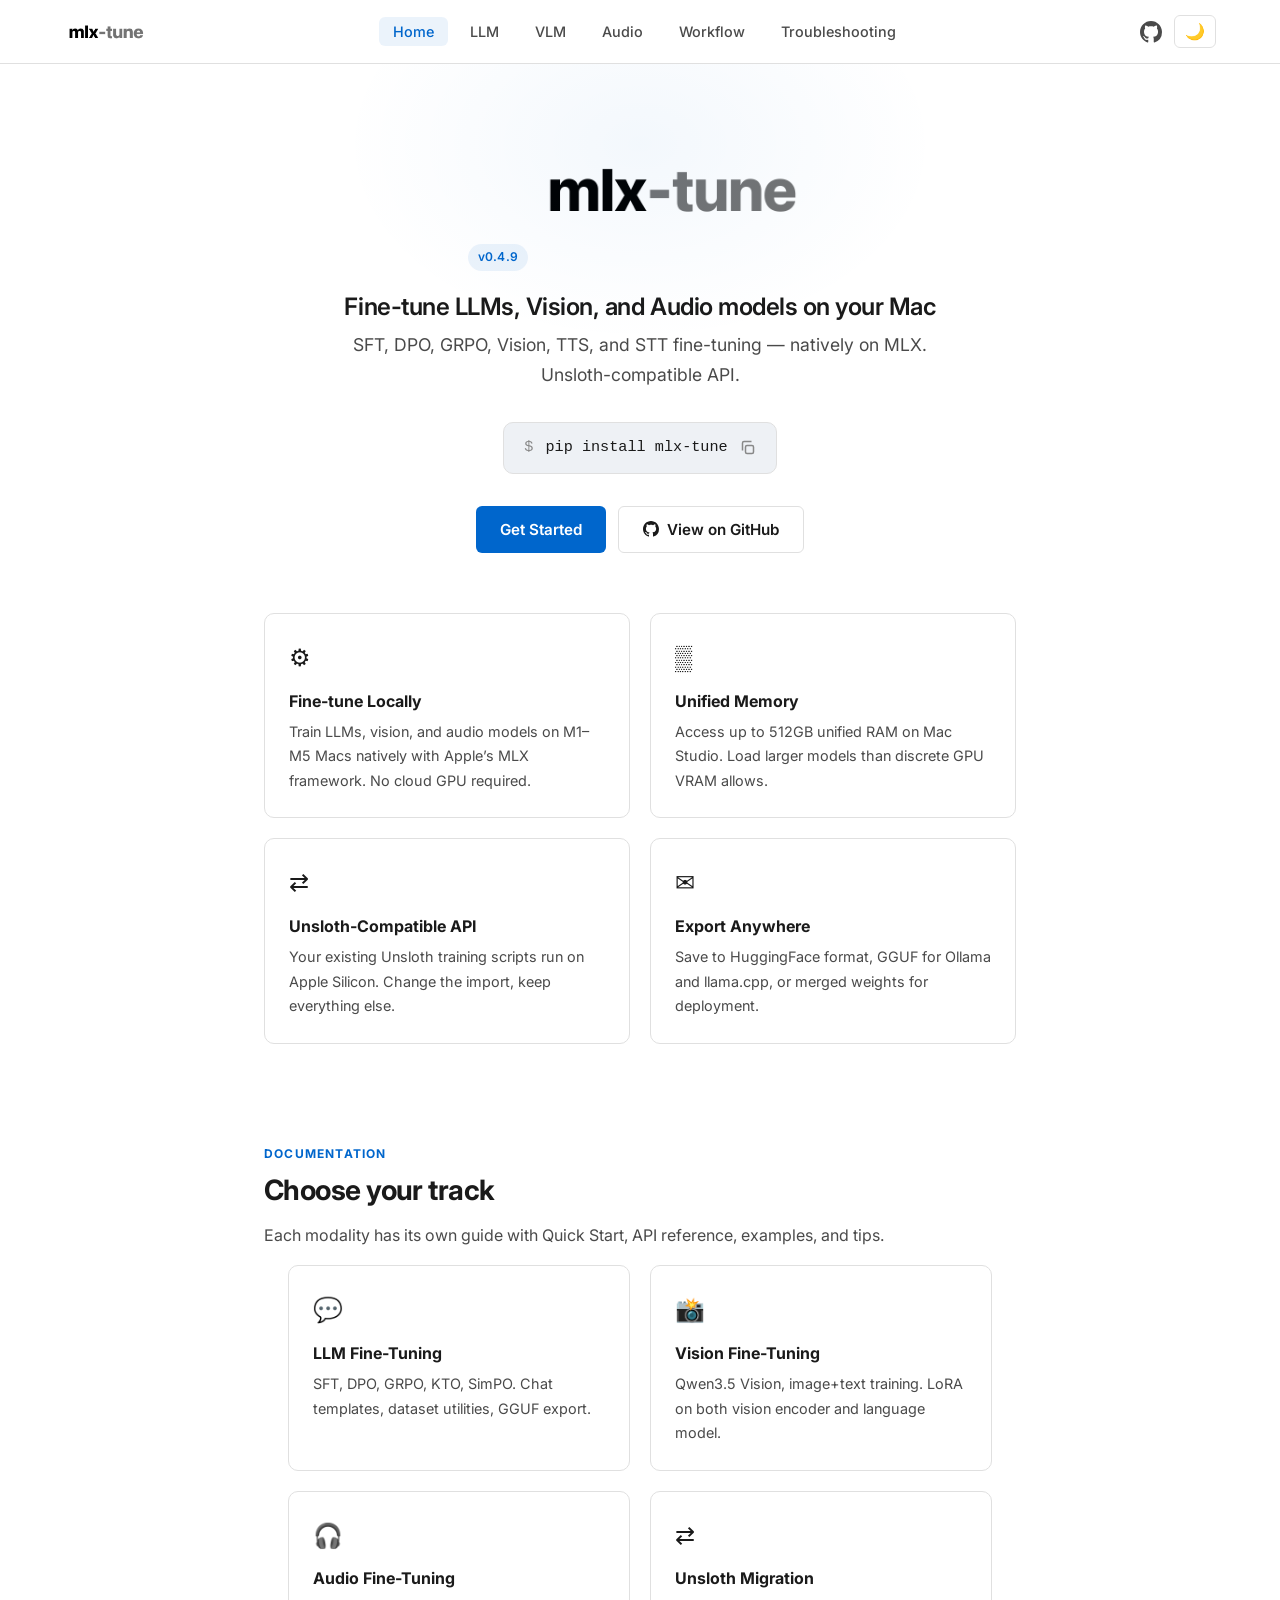
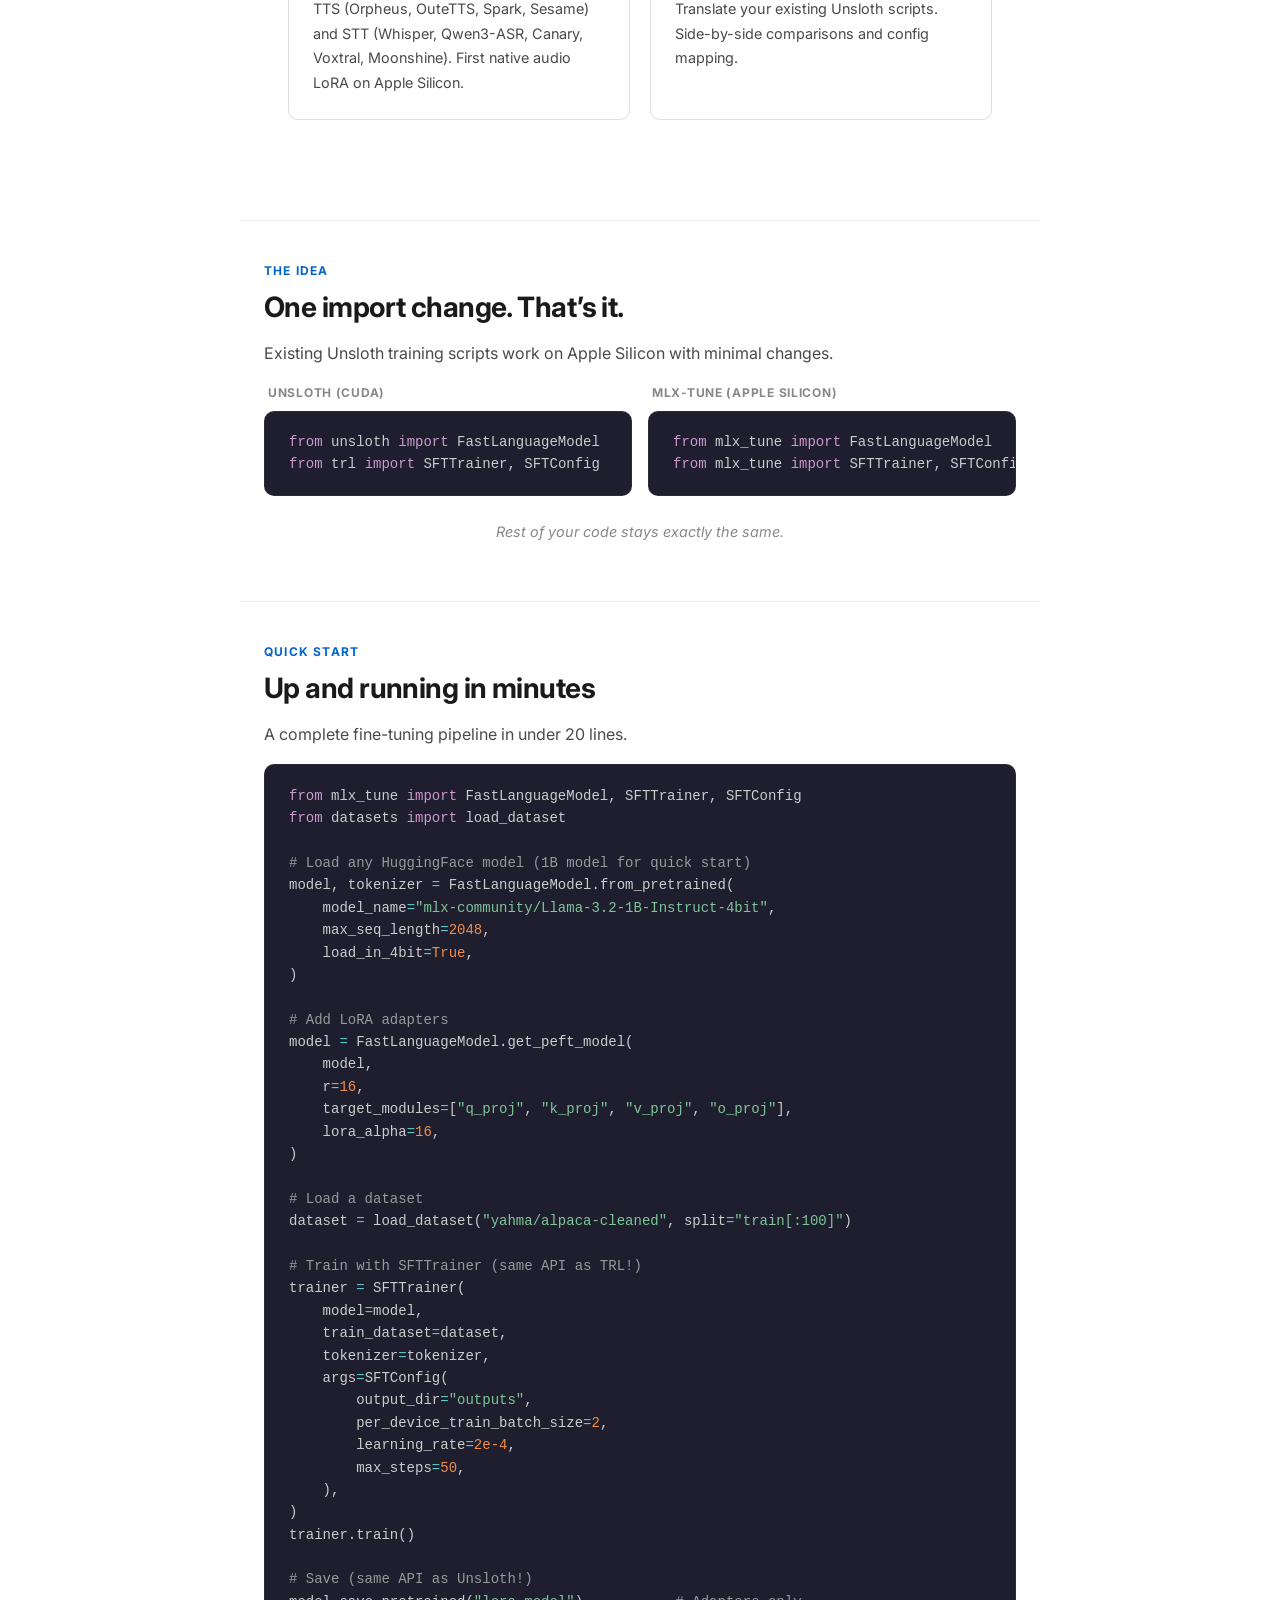
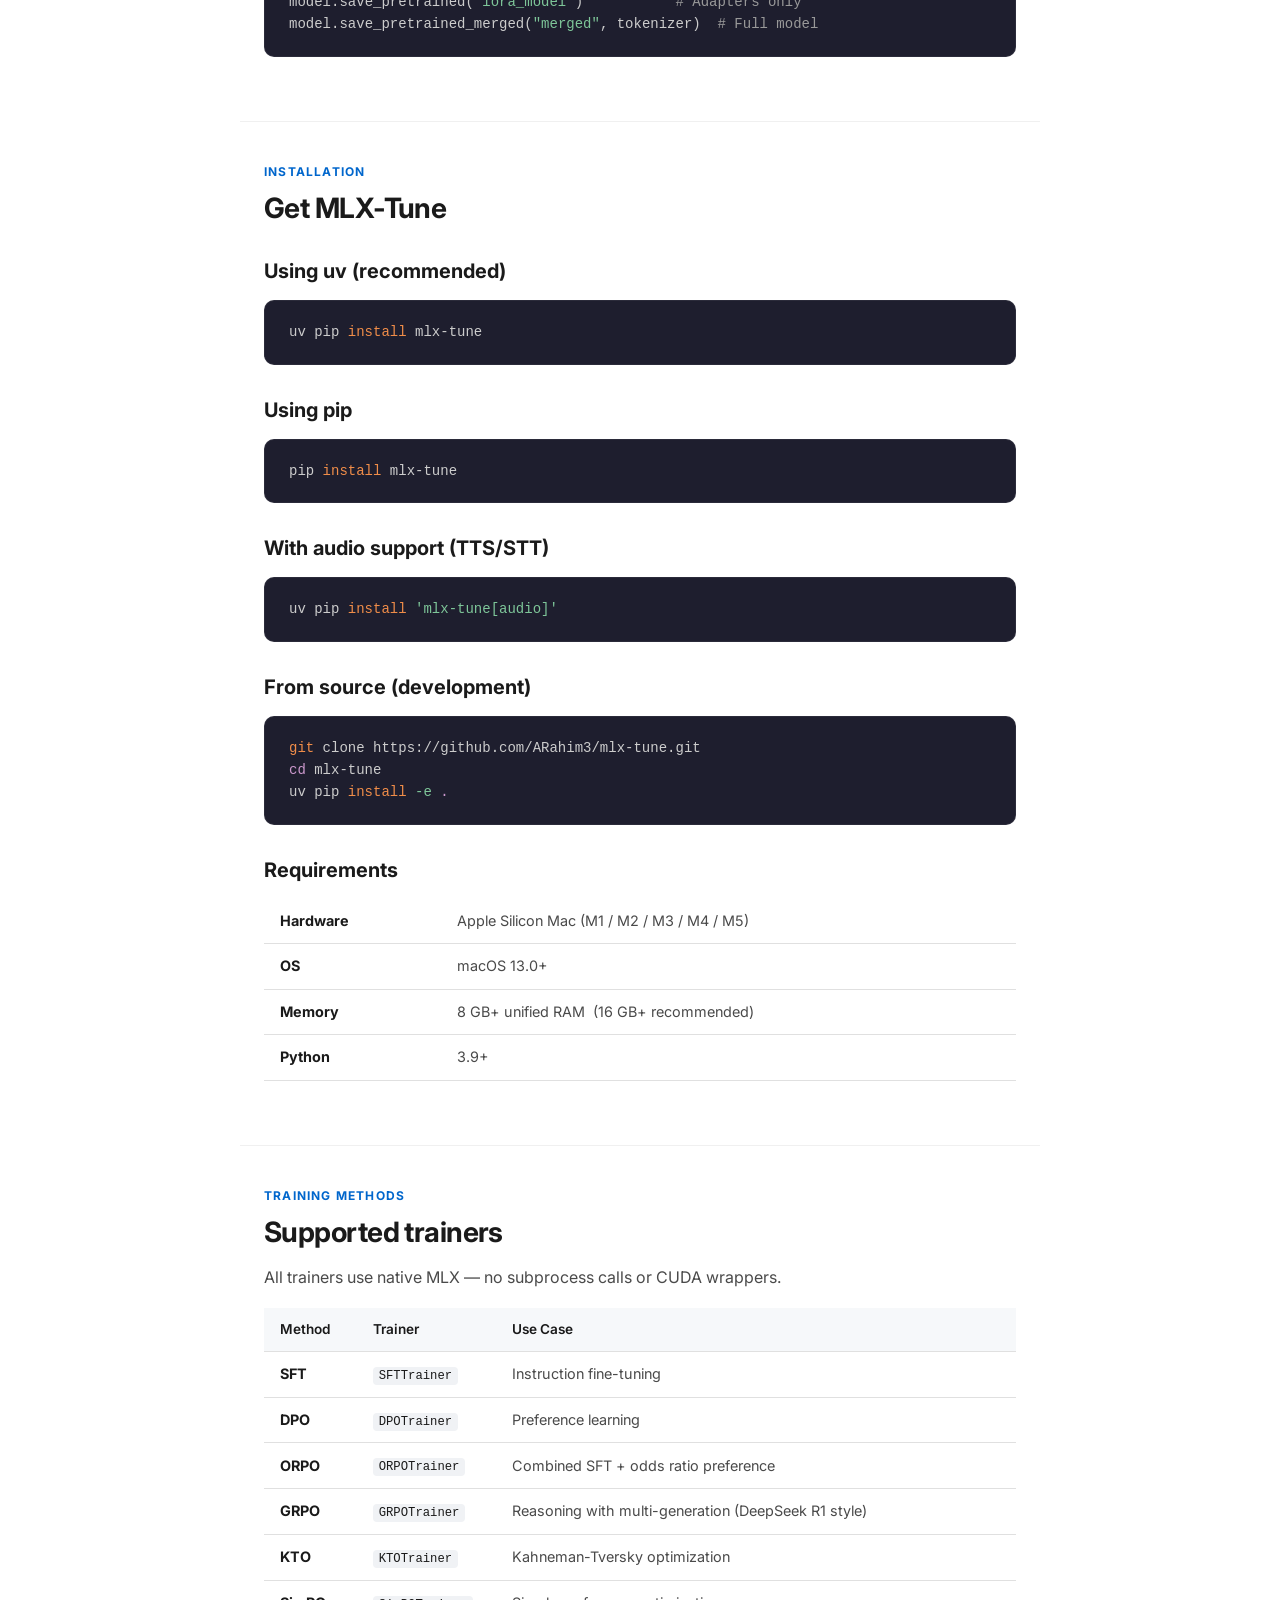
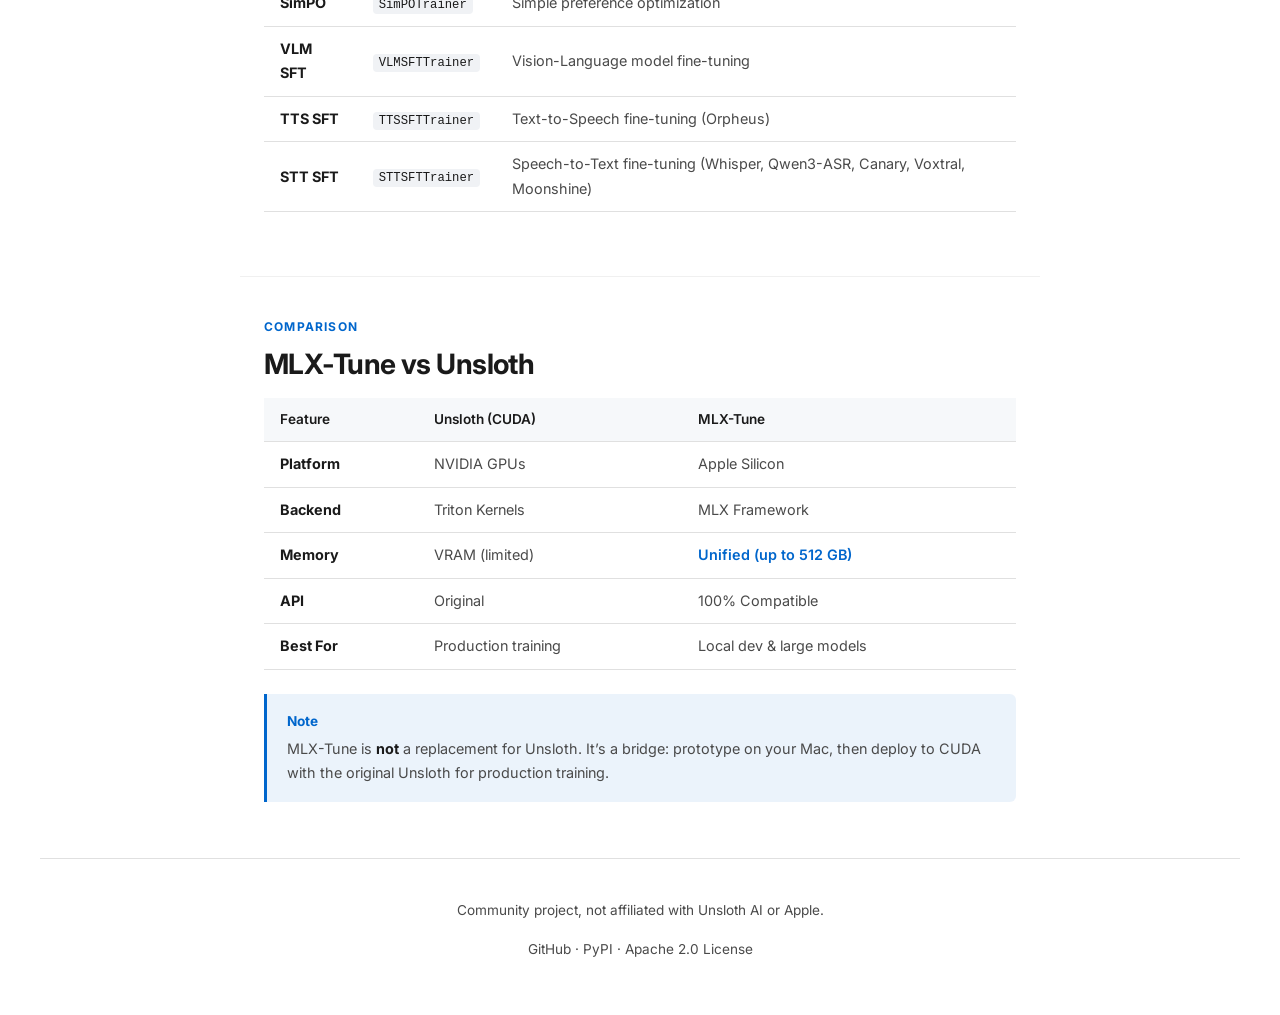
==== commit e3f77742: "Update README & Docs" ====
--- a/docs/index.html
+++ b/docs/index.html
@@ -144,7 +144,7 @@
 
       <!-- ===== Hero ===== -->
       <section class="hero hero-glow">
-        <span class="hero-version">v0.4.7</span>
+        <span class="hero-version">v0.4.9</span>
         <img src="assets/img/logo.png" alt="MLX-Tune" class="hero-logo">
         <h1 class="hero-tagline">Fine-tune LLMs, Vision, and Audio models on your Mac</h1>
         <p class="hero-subtitle">SFT, DPO, GRPO, Vision, TTS, and STT fine-tuning &mdash; natively on MLX. Unsloth-compatible API.</p>
@@ -209,7 +209,7 @@
           <a href="audio.html" class="feature-card" style="text-decoration:none; color:inherit; cursor:pointer;">
             <div class="feature-icon">&#127911;</div>
             <h3>Audio Fine-Tuning</h3>
-            <p>TTS (Orpheus + SNAC) and STT (Whisper). First native audio LoRA on Apple Silicon.</p>
+            <p>TTS (Orpheus, OuteTTS, Spark, Sesame) and STT (Whisper, Qwen3-ASR, Canary, Voxtral, Moonshine). First native audio LoRA on Apple Silicon.</p>
           </a>
           <a href="workflow.html" class="feature-card" style="text-decoration:none; color:inherit; cursor:pointer;">
             <div class="feature-icon">&#8644;</div>
@@ -395,7 +395,7 @@
             <tr>
               <td><strong>STT SFT</strong></td>
               <td><code>STTSFTTrainer</code></td>
-              <td>Speech-to-Text fine-tuning (Whisper)</td>
+              <td>Speech-to-Text fine-tuning (Whisper, Qwen3-ASR, Canary, Voxtral, Moonshine)</td>
             </tr>
           </tbody>
         </table>
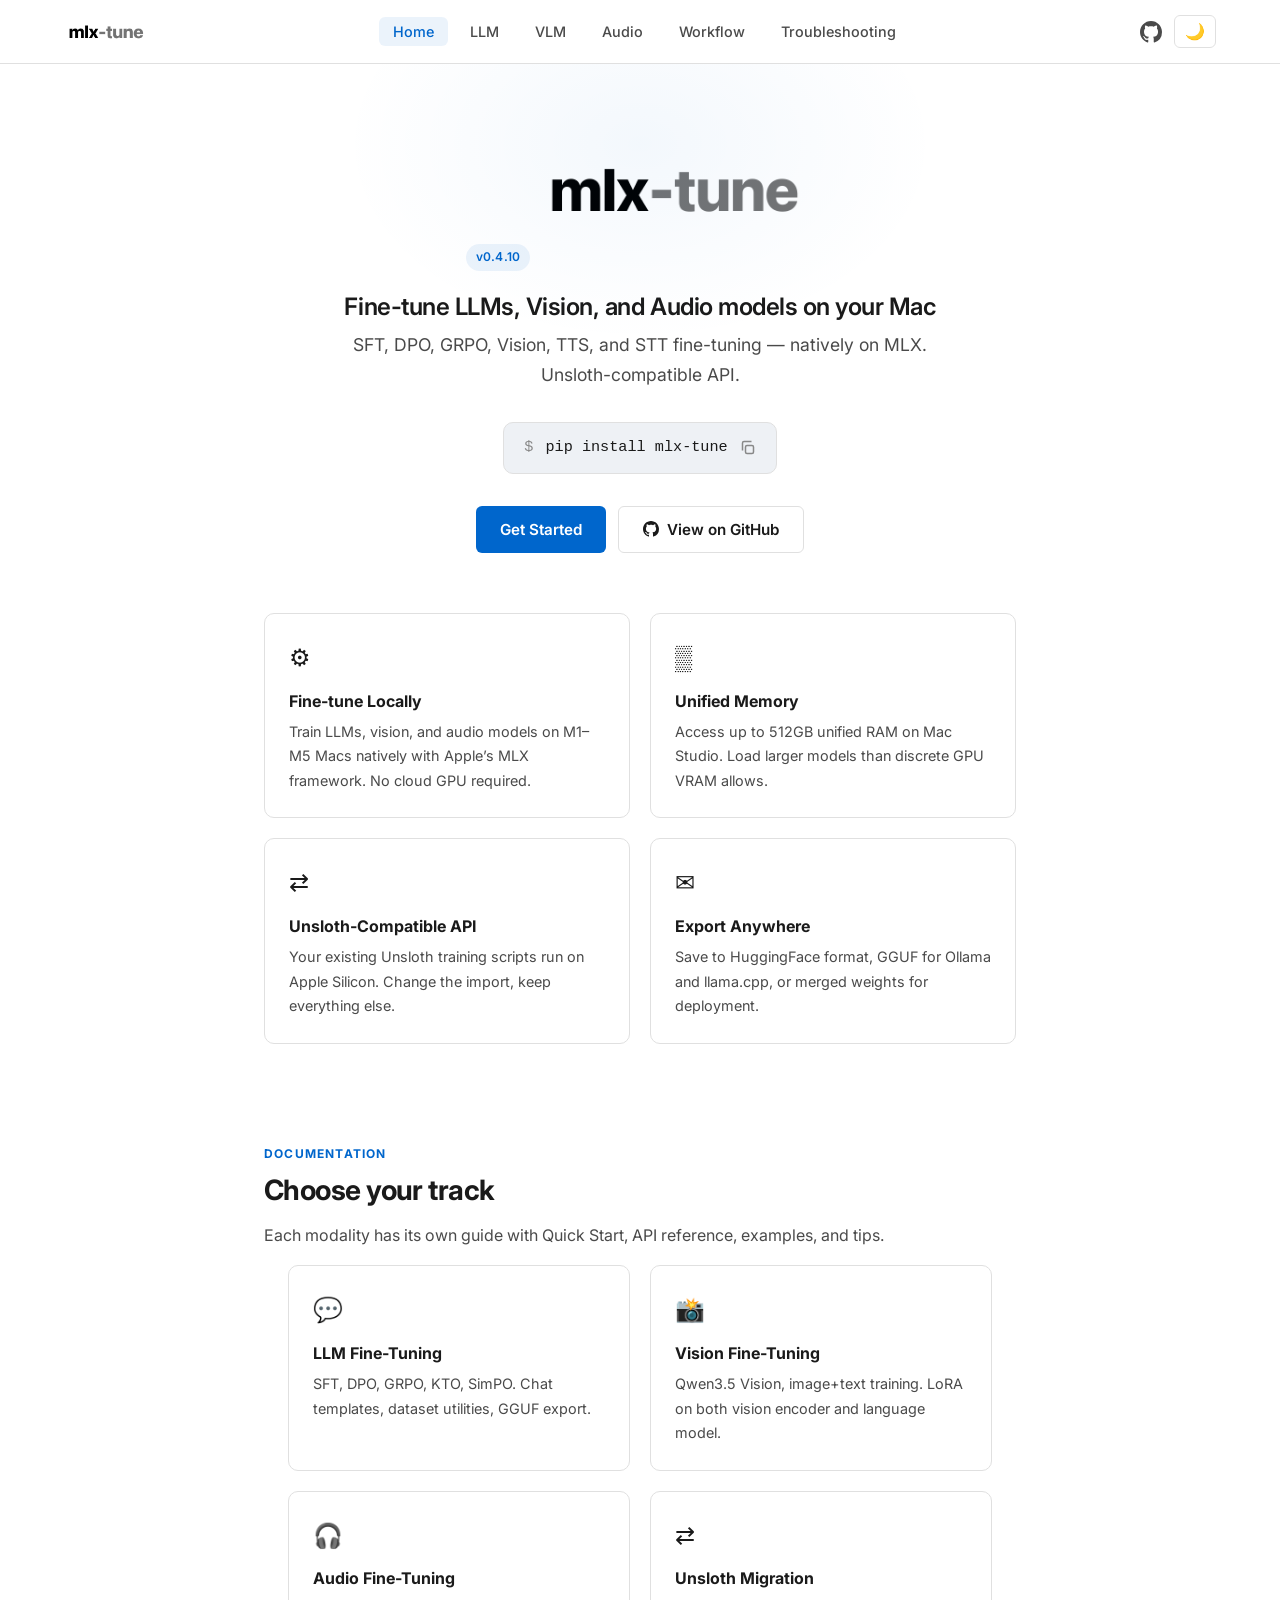
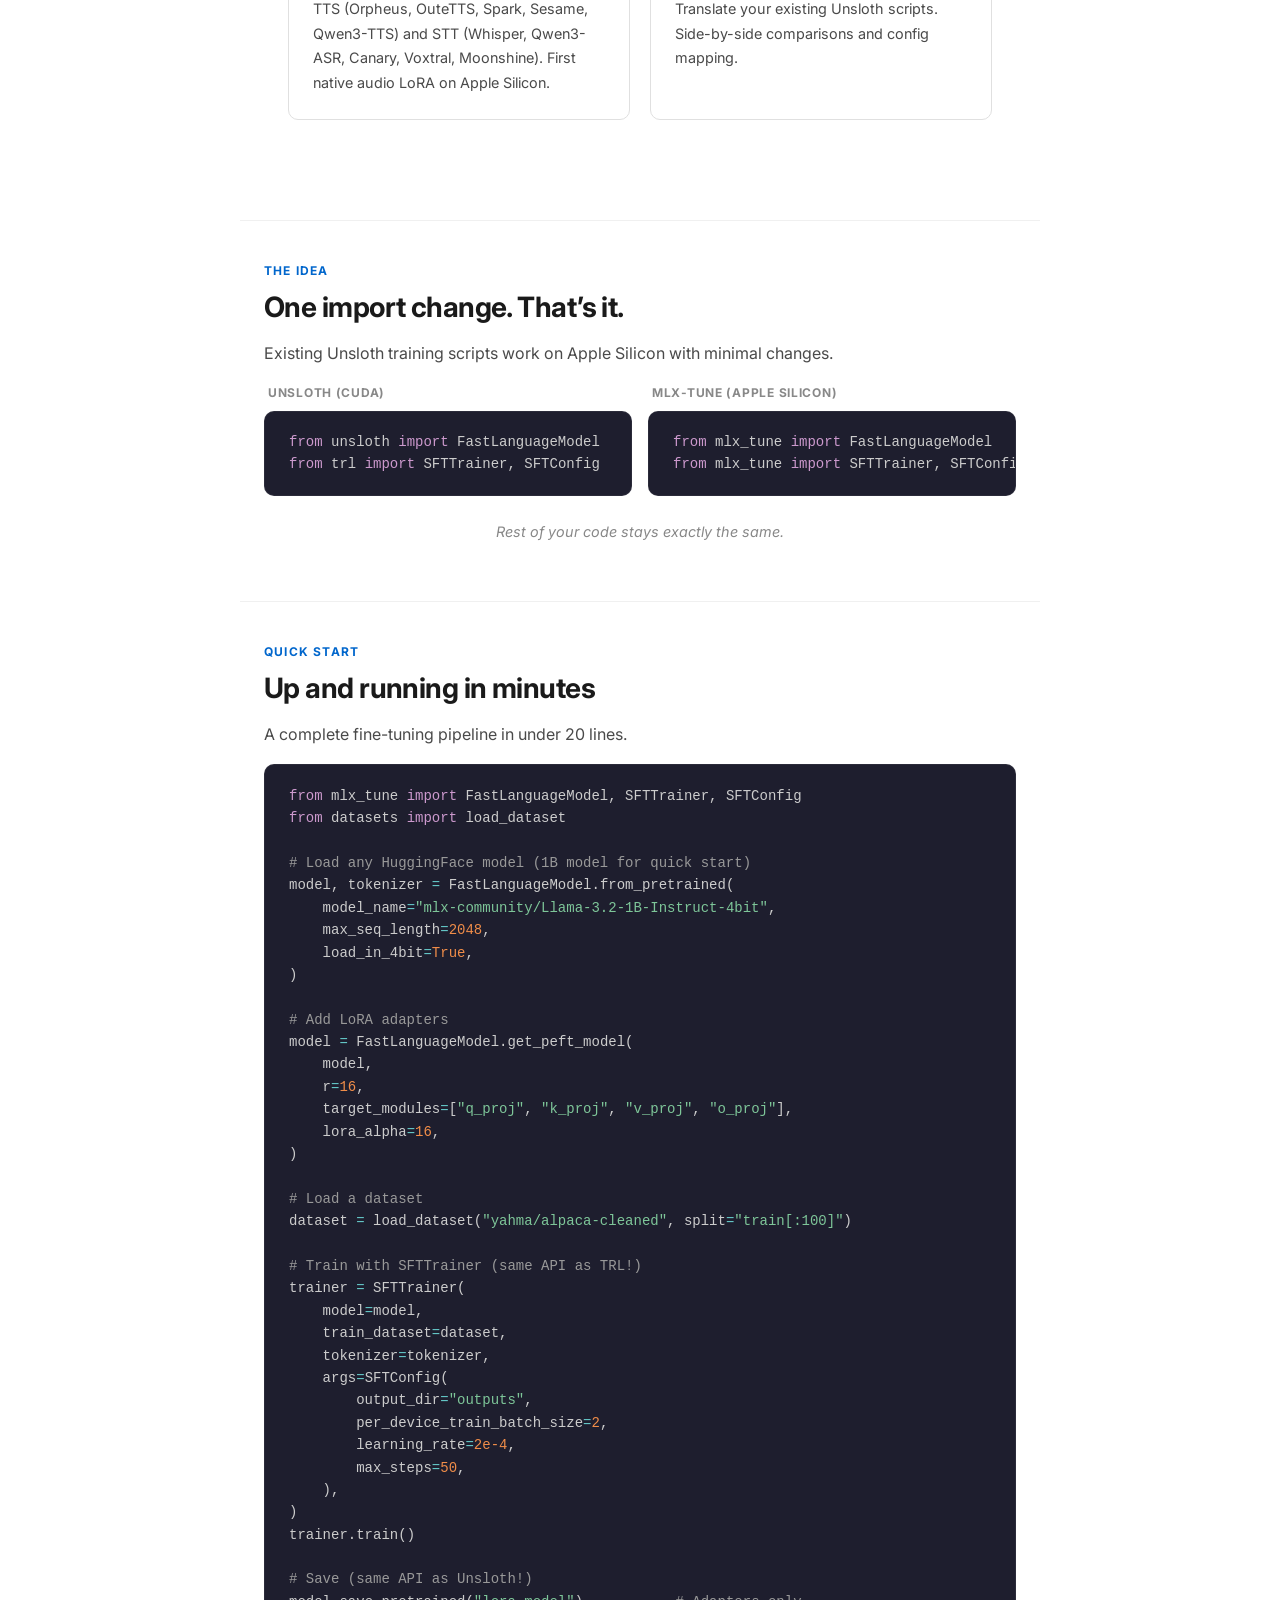
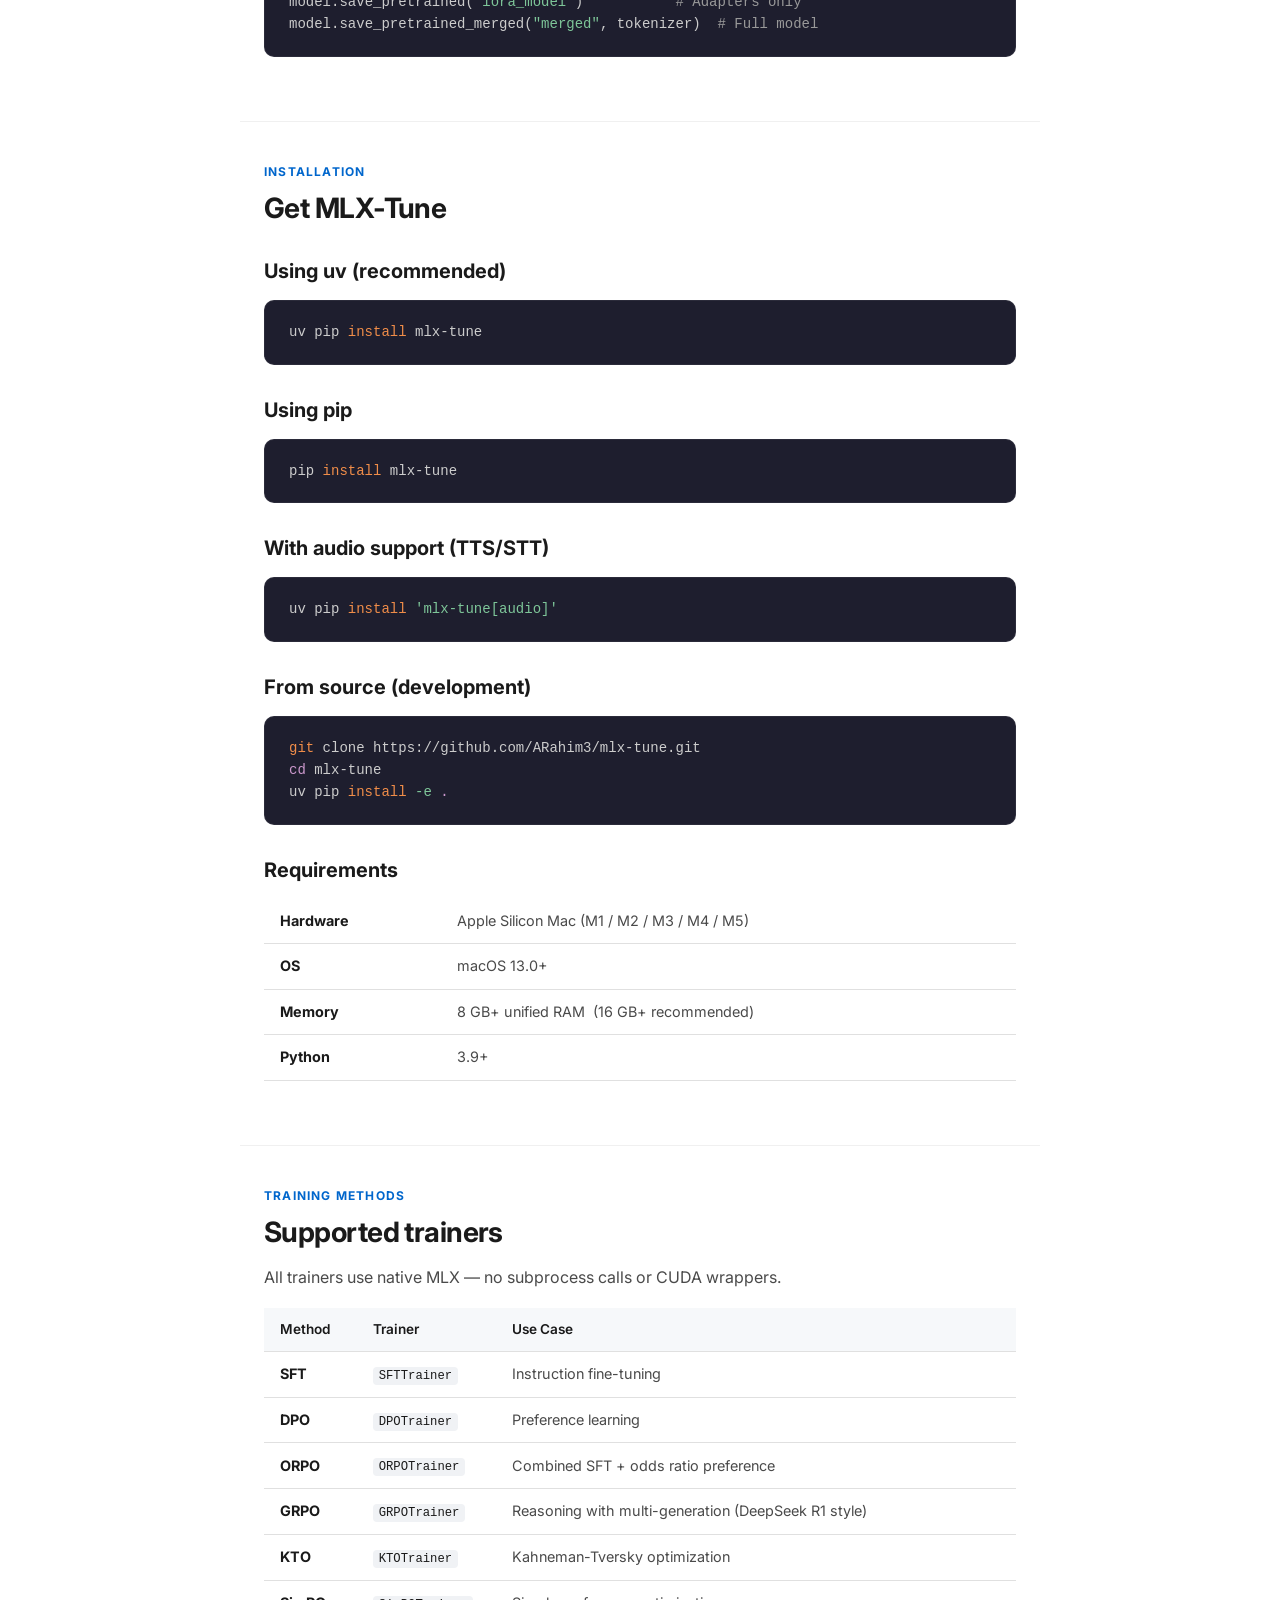
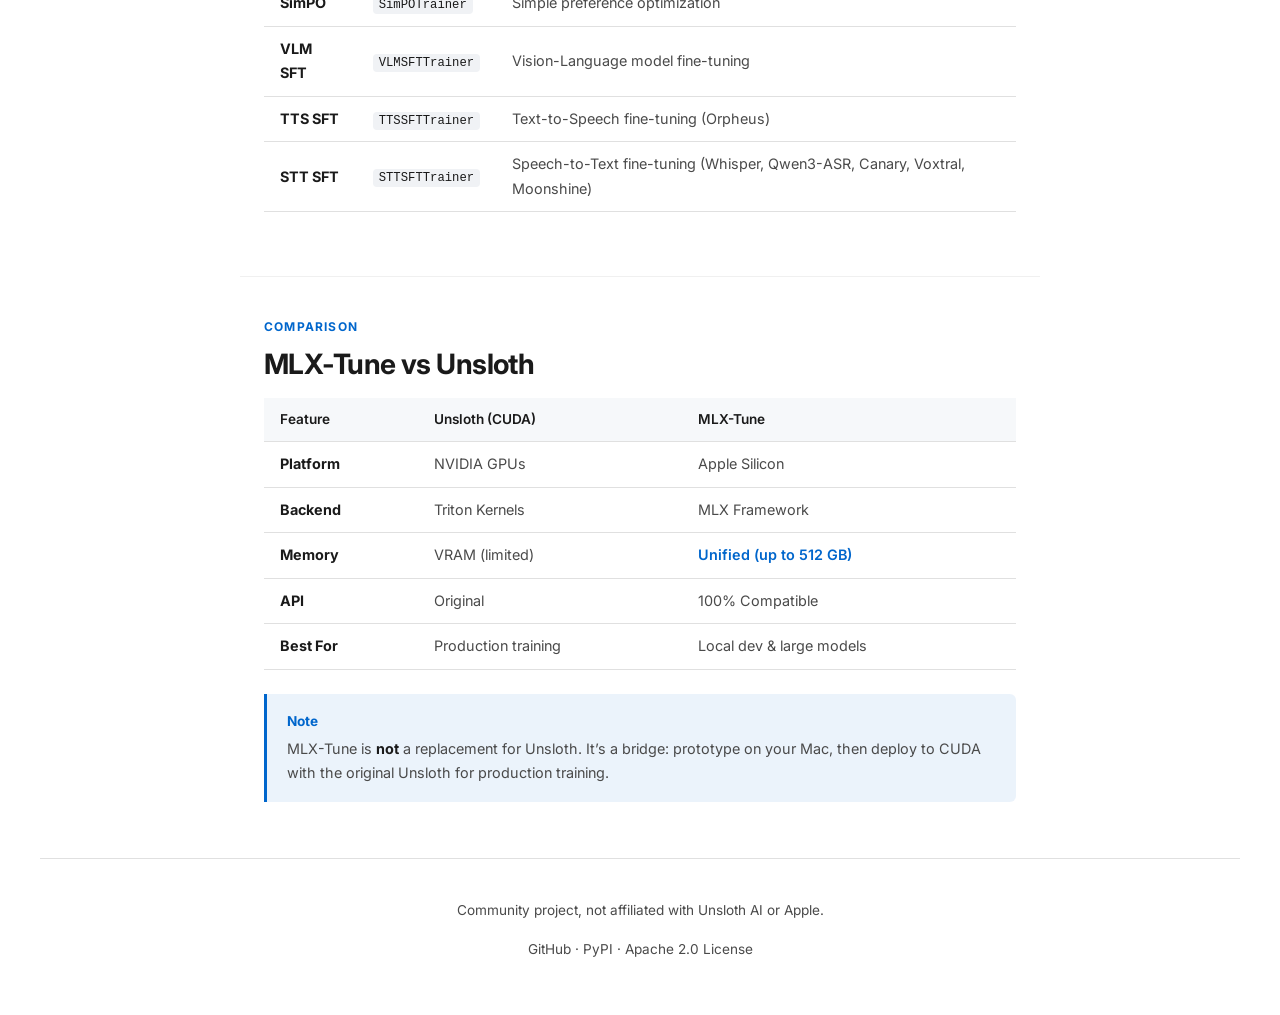
==== commit 85ab13ed: "Added Qwen3-TTS Fine-Tuning support" ====
--- a/docs/index.html
+++ b/docs/index.html
@@ -144,7 +144,7 @@
 
       <!-- ===== Hero ===== -->
       <section class="hero hero-glow">
-        <span class="hero-version">v0.4.9</span>
+        <span class="hero-version">v0.4.10</span>
         <img src="assets/img/logo.png" alt="MLX-Tune" class="hero-logo">
         <h1 class="hero-tagline">Fine-tune LLMs, Vision, and Audio models on your Mac</h1>
         <p class="hero-subtitle">SFT, DPO, GRPO, Vision, TTS, and STT fine-tuning &mdash; natively on MLX. Unsloth-compatible API.</p>
@@ -209,7 +209,7 @@
           <a href="audio.html" class="feature-card" style="text-decoration:none; color:inherit; cursor:pointer;">
             <div class="feature-icon">&#127911;</div>
             <h3>Audio Fine-Tuning</h3>
-            <p>TTS (Orpheus, OuteTTS, Spark, Sesame) and STT (Whisper, Qwen3-ASR, Canary, Voxtral, Moonshine). First native audio LoRA on Apple Silicon.</p>
+            <p>TTS (Orpheus, OuteTTS, Spark, Sesame, Qwen3-TTS) and STT (Whisper, Qwen3-ASR, Canary, Voxtral, Moonshine). First native audio LoRA on Apple Silicon.</p>
           </a>
           <a href="workflow.html" class="feature-card" style="text-decoration:none; color:inherit; cursor:pointer;">
             <div class="feature-icon">&#8644;</div>
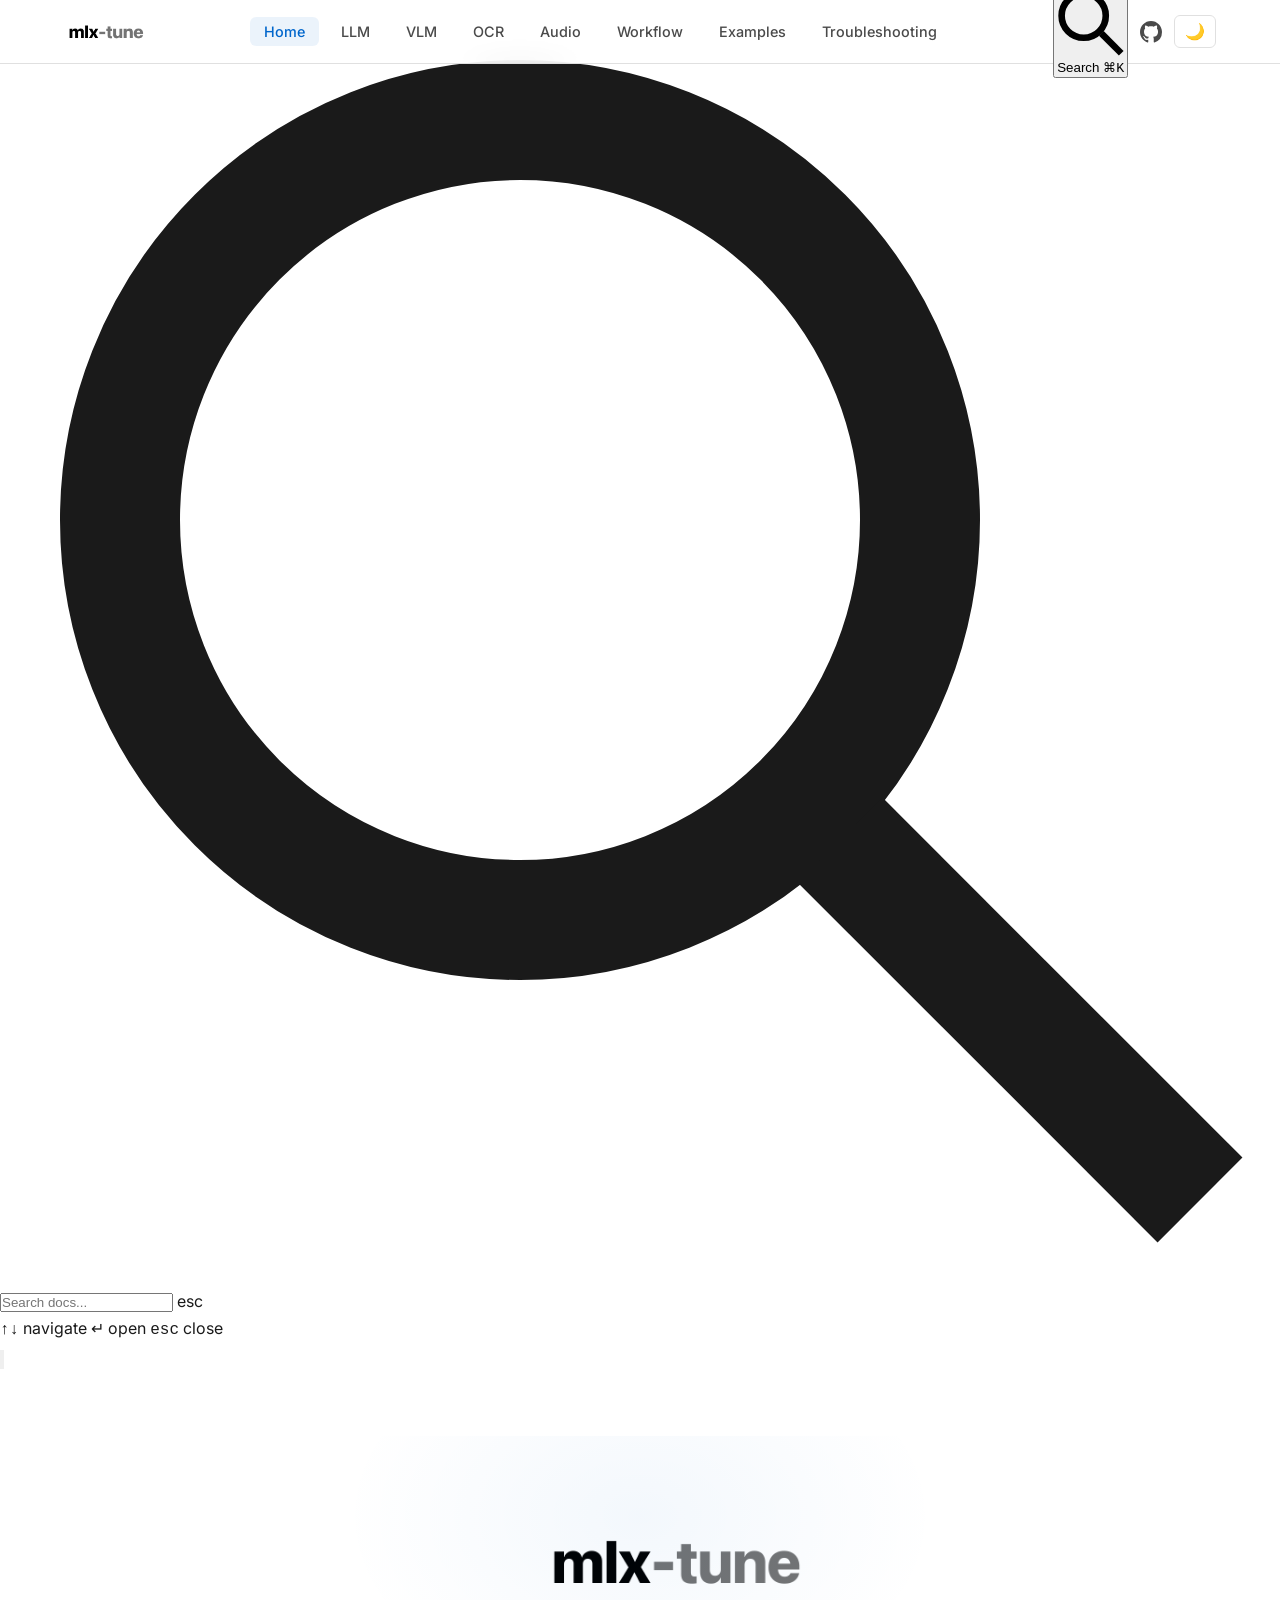
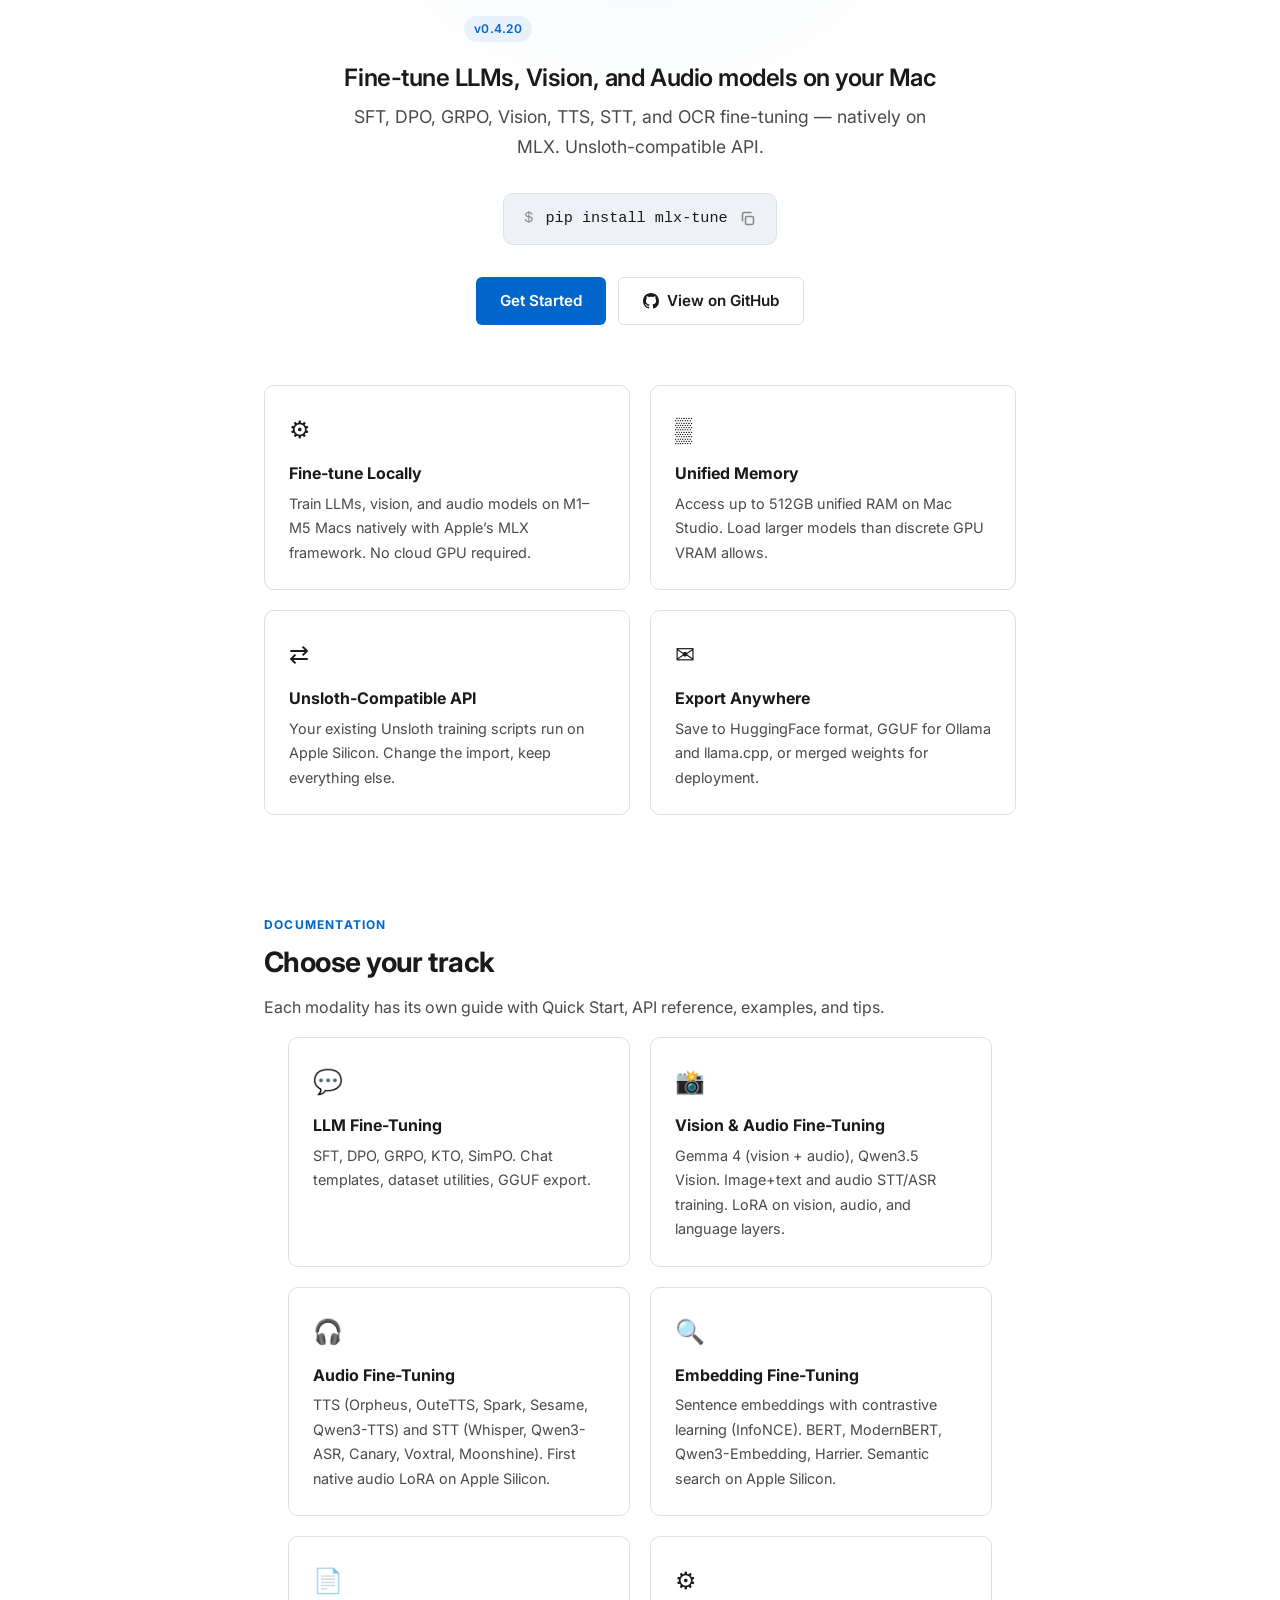
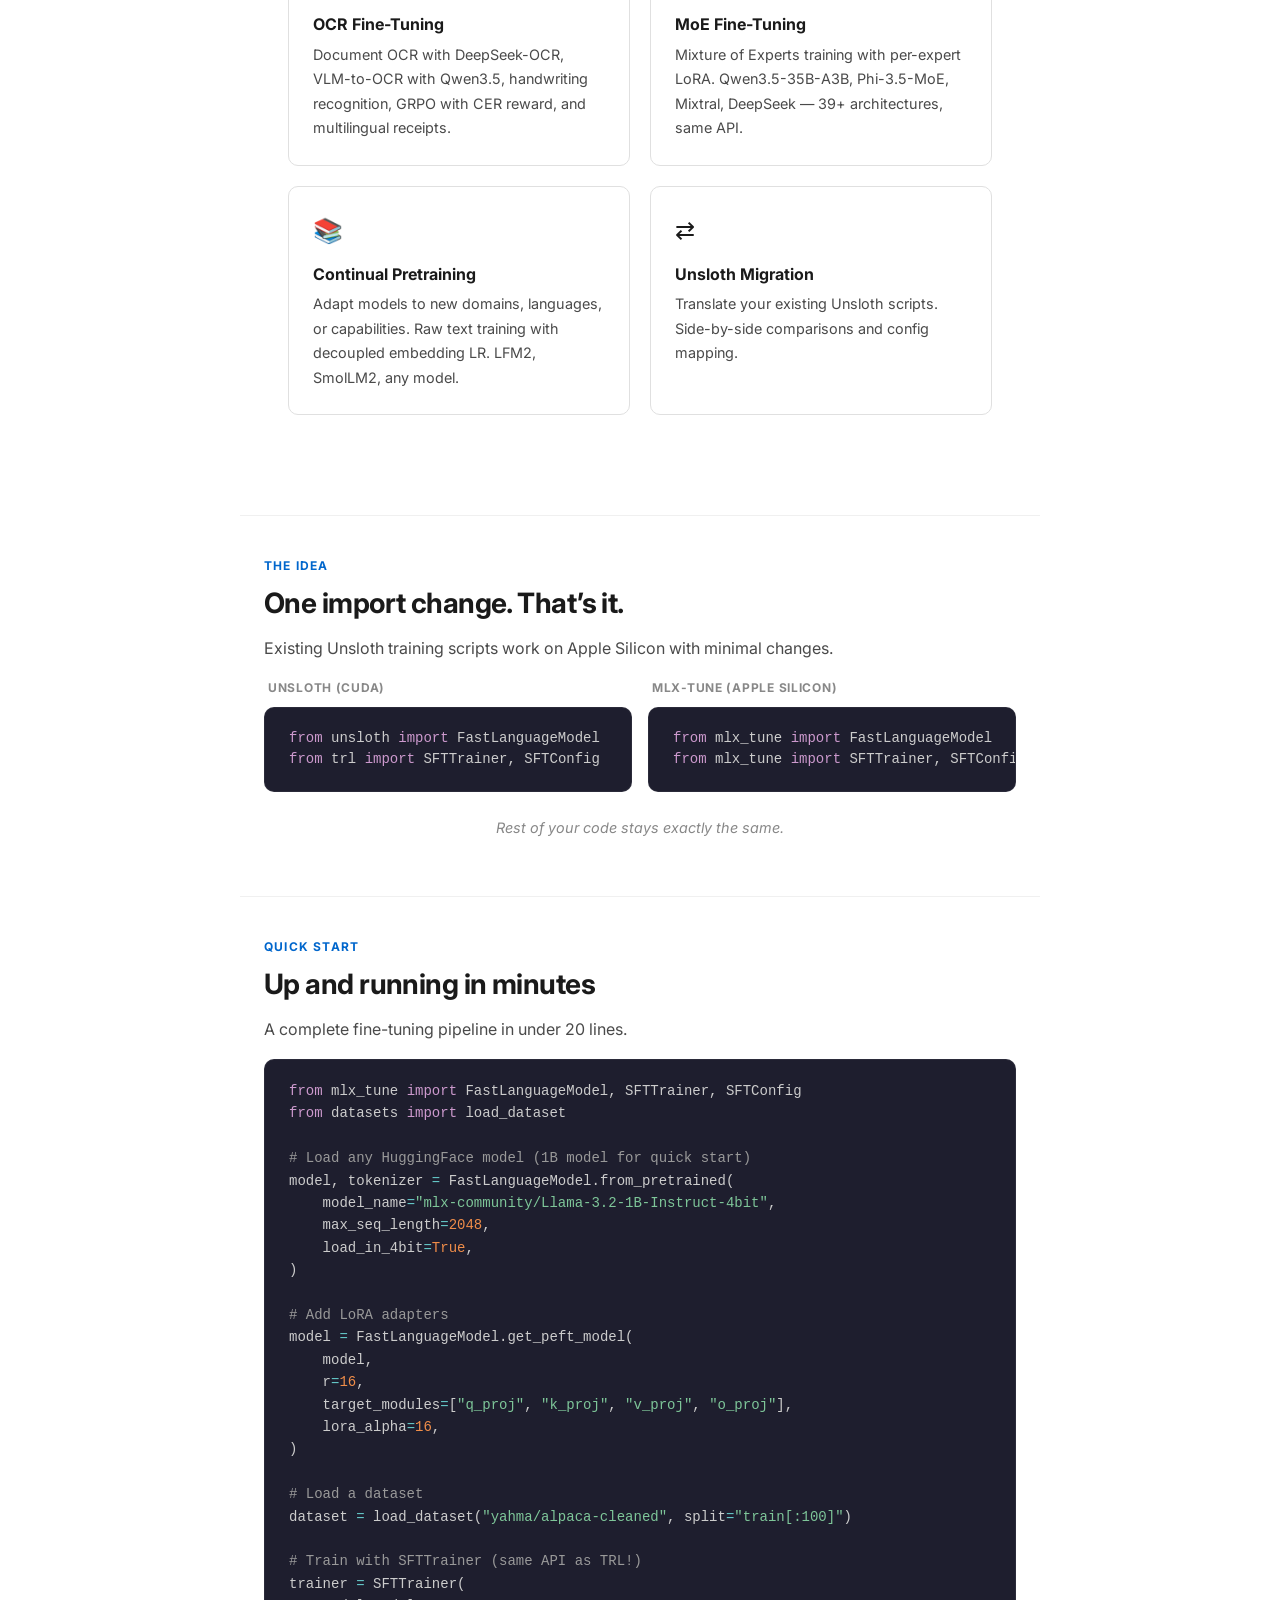
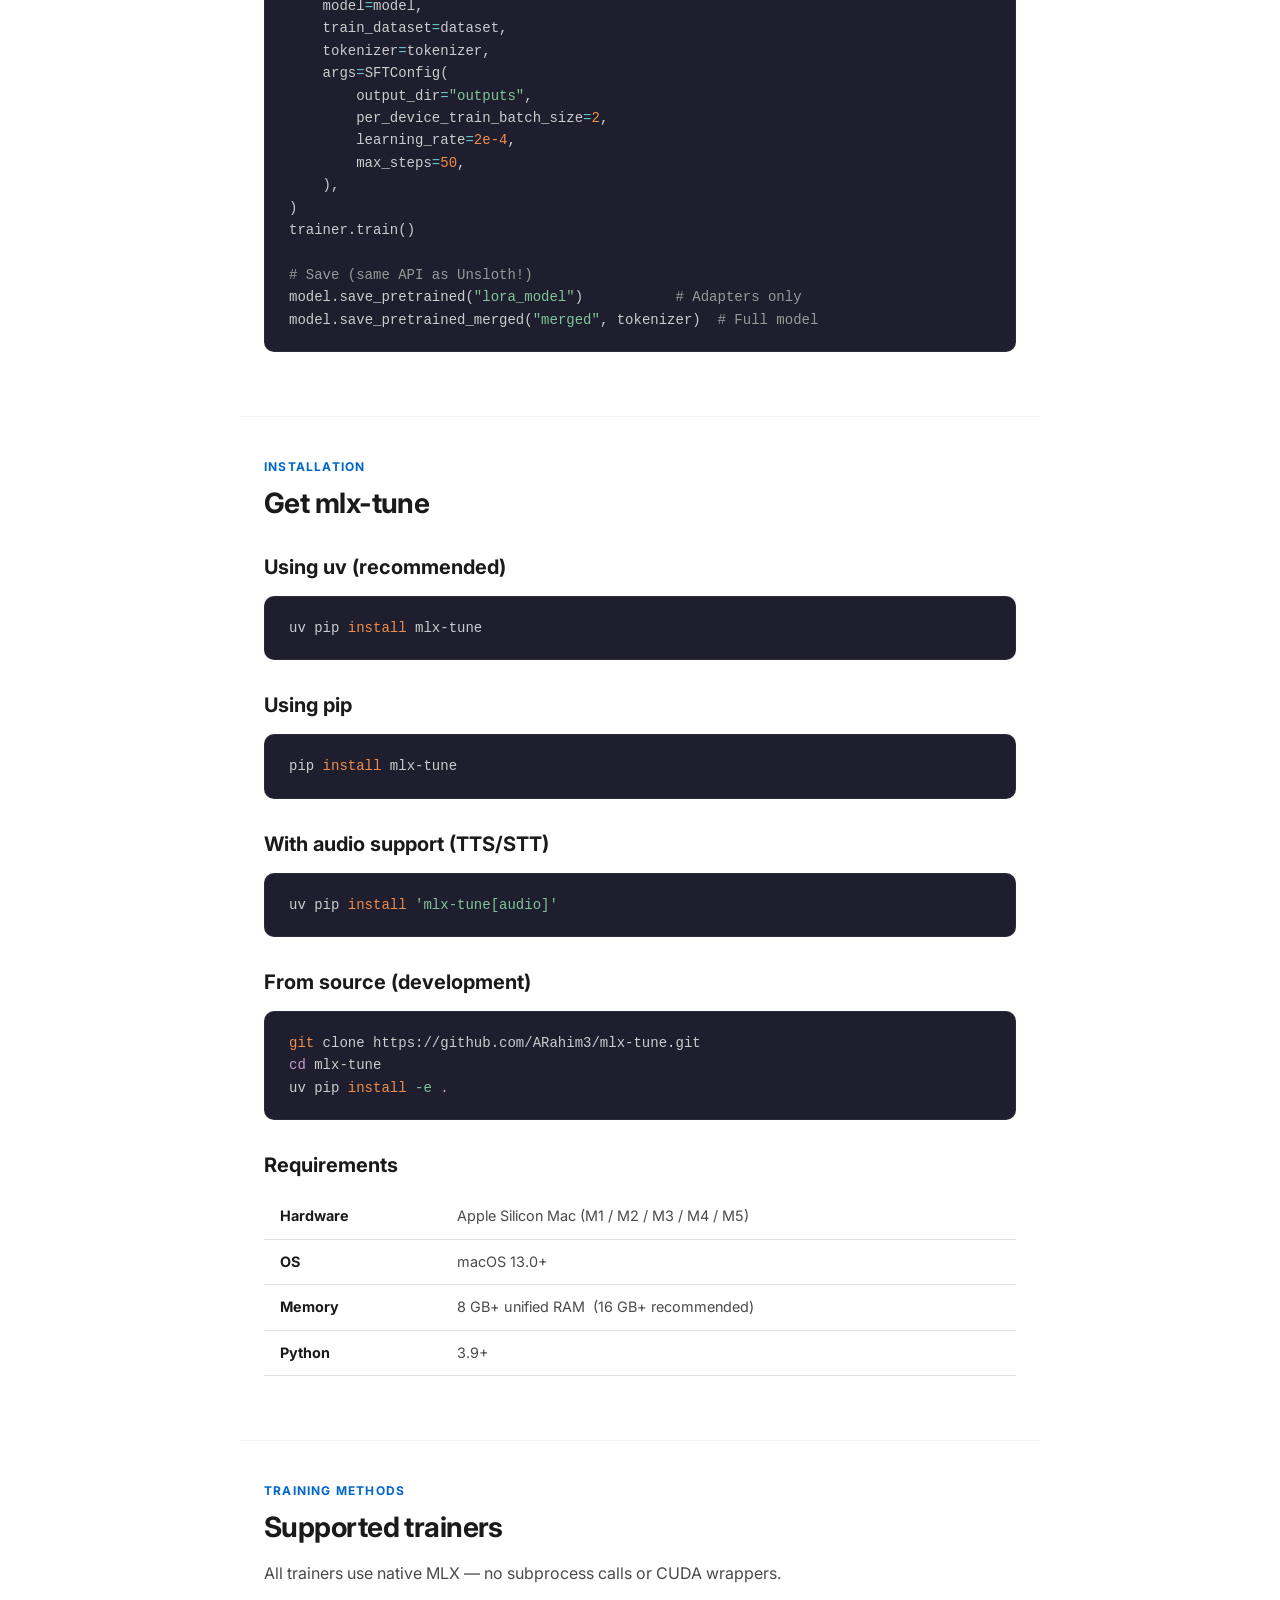
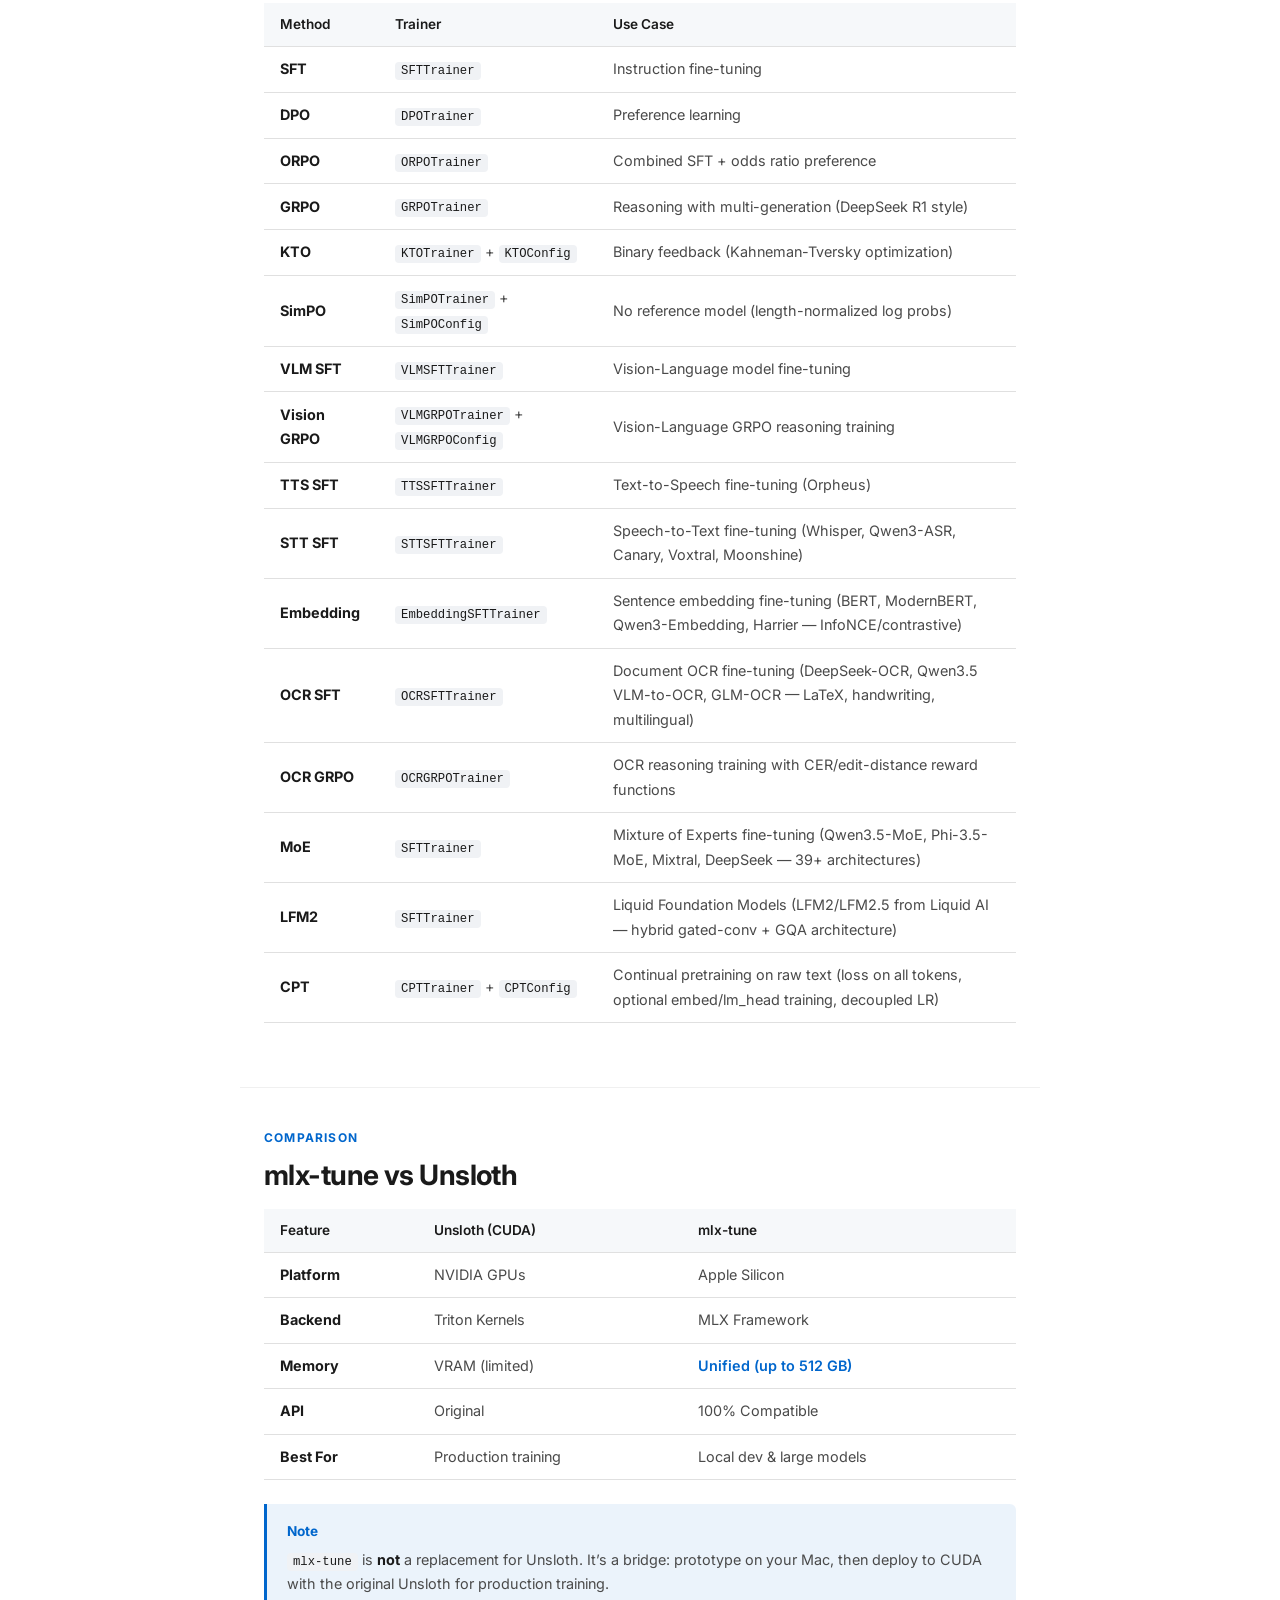
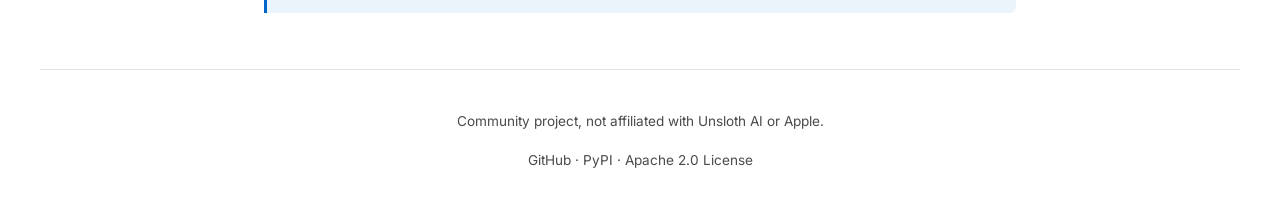
==== commit ab208ecf: "Added Gemma 4 Audio Fine-Tuning support" ====
--- a/docs/index.html
+++ b/docs/index.html
@@ -3,8 +3,8 @@
 <head>
   <meta charset="UTF-8">
   <meta name="viewport" content="width=device-width, initial-scale=1.0">
-  <title>MLX-Tune &mdash; Fine-tune LLMs, Vision, and Audio models on Apple Silicon</title>
-  <meta name="description" content="Fine-tune LLMs, Vision, TTS, and STT models on Apple Silicon with MLX. Unsloth-compatible API.">
+  <title>mlx-tune &mdash; Fine-tune LLMs, Vision, Audio, and OCR models on Apple Silicon</title>
+  <meta name="description" content="Fine-tune LLMs, Vision, TTS, STT, and OCR models on Apple Silicon with MLX. Unsloth-compatible API.">
 
   <!-- Favicon: bold "m" in SVG -->
   <link rel="icon" href="data:image/svg+xml,<svg xmlns='http://www.w3.org/2000/svg' viewBox='0 0 32 32'><rect width='32' height='32' rx='6' fill='%230d1117'/><text x='50%25' y='73%25' text-anchor='middle' font-family='system-ui,-apple-system,sans-serif' font-weight='900' font-size='22' fill='%23e6edf3'>m</text></svg>">
@@ -12,12 +12,12 @@
 
   <!-- Open Graph / Social -->
   <meta property="og:type" content="website">
-  <meta property="og:title" content="MLX-Tune - Fine-tune LLMs, Vision, and Audio models on Apple Silicon">
+  <meta property="og:title" content="mlx-tune - Fine-tune LLMs, Vision, and Audio models on Apple Silicon">
   <meta property="og:description" content="Fine-tune LLMs, Vision, TTS, and STT models on Apple Silicon with MLX. Unsloth-compatible API.">
   <meta property="og:image" content="https://arahim3.github.io/mlx-tune/assets/img/og-image.png">
   <meta property="og:url" content="https://arahim3.github.io/mlx-tune/">
   <meta name="twitter:card" content="summary_large_image">
-  <meta name="twitter:title" content="MLX-Tune - Fine-tune LLMs, Vision, and Audio models on Apple Silicon">
+  <meta name="twitter:title" content="mlx-tune - Fine-tune LLMs, Vision, and Audio models on Apple Silicon">
   <meta name="twitter:description" content="Fine-tune LLMs, Vision, TTS, and STT models on Apple Silicon with MLX.">
   <meta name="twitter:image" content="https://arahim3.github.io/mlx-tune/assets/img/og-image.png">
 
@@ -123,12 +123,19 @@
         <li><a href="index.html" class="active">Home</a></li>
         <li><a href="llm.html">LLM</a></li>
         <li><a href="vlm.html">VLM</a></li>
+        <li><a href="ocr.html">OCR</a></li>
         <li><a href="audio.html">Audio</a></li>
         <li><a href="workflow.html">Workflow</a></li>
+        <li><a href="examples.html">Examples</a></li>
         <li><a href="troubleshooting.html">Troubleshooting</a></li>
       </ul>
 
       <div class="nav-right">
+        <button class="search-trigger" aria-label="Search docs">
+          <svg viewBox="0 0 16 16" fill="none" stroke="currentColor" stroke-width="1.5"><circle cx="6.5" cy="6.5" r="5"/><path d="M10.5 10.5L15 15"/></svg>
+          Search
+          <kbd>⌘K</kbd>
+        </button>
         <a href="https://github.com/ARahim3/mlx-tune" class="github-link" target="_blank" rel="noopener" aria-label="GitHub">
           <svg viewBox="0 0 16 16" aria-hidden="true"><path d="M8 0C3.58 0 0 3.58 0 8c0 3.54 2.29 6.53 5.47 7.59.4.07.55-.17.55-.38 0-.19-.01-.82-.01-1.49-2.01.37-2.53-.49-2.69-.94-.09-.23-.48-.94-.82-1.13-.28-.15-.68-.52-.01-.53.63-.01 1.08.58 1.23.82.72 1.21 1.87.87 2.33.66.07-.52.28-.87.51-1.07-1.78-.2-3.64-.89-3.64-3.95 0-.87.31-1.59.82-2.15-.08-.2-.36-1.02.08-2.12 0 0 .67-.21 2.2.82.64-.18 1.32-.27 2-.27.68 0 1.36.09 2 .27 1.53-1.04 2.2-.82 2.2-.82.44 1.1.16 1.92.08 2.12.51.56.82 1.27.82 2.15 0 3.07-1.87 3.75-3.65 3.95.29.25.54.73.54 1.48 0 1.07-.01 1.93-.01 2.2 0 .21.15.46.55.38A8.013 8.013 0 0016 8c0-4.42-3.58-8-8-8z"/></svg>
         </a>
@@ -138,16 +145,38 @@
     </div>
   </nav>
 
+  <!-- Search Modal -->
+  <div class="search-overlay" role="dialog" aria-label="Search documentation">
+    <div class="search-modal">
+      <div class="search-input-wrap">
+        <svg viewBox="0 0 16 16" fill="none" stroke="currentColor" stroke-width="1.5"><circle cx="6.5" cy="6.5" r="5"/><path d="M10.5 10.5L15 15"/></svg>
+        <input type="text" class="search-input" placeholder="Search docs..." autocomplete="off" spellcheck="false">
+        <span class="search-esc">esc</span>
+      </div>
+      <div class="search-results"></div>
+      <div class="search-footer">
+        <span class="search-footer-item"><kbd>&uarr;</kbd><kbd>&darr;</kbd> navigate</span>
+        <span class="search-footer-item"><kbd>&crarr;</kbd> open</span>
+        <span class="search-footer-item"><kbd>esc</kbd> close</span>
+      </div>
+    </div>
+  </div>
+
+  <!-- Back to Top -->
+  <button class="back-to-top" aria-label="Back to top">
+    <svg viewBox="0 0 16 16" fill="none" stroke="currentColor" stroke-width="2" stroke-linecap="round"><path d="M8 13V3M3 7l5-5 5 5"/></svg>
+  </button>
+
   <!-- ===== Main Content ===== -->
   <div class="page-wrapper">
     <main class="content full-width">
 
       <!-- ===== Hero ===== -->
       <section class="hero hero-glow">
-        <span class="hero-version">v0.4.10</span>
-        <img src="assets/img/logo.png" alt="MLX-Tune" class="hero-logo">
+        <span class="hero-version">v0.4.20</span>
+        <img src="assets/img/logo.png" alt="mlx-tune" class="hero-logo">
         <h1 class="hero-tagline">Fine-tune LLMs, Vision, and Audio models on your Mac</h1>
-        <p class="hero-subtitle">SFT, DPO, GRPO, Vision, TTS, and STT fine-tuning &mdash; natively on MLX. Unsloth-compatible API.</p>
+        <p class="hero-subtitle">SFT, DPO, GRPO, Vision, TTS, STT, and OCR fine-tuning &mdash; natively on MLX. Unsloth-compatible API.</p>
 
         <div class="hero-install" data-copy="pip install mlx-tune" role="button" tabindex="0" aria-label="Copy install command">
           <span class="copied-tooltip">Copied!</span>
@@ -203,13 +232,33 @@
           </a>
           <a href="vlm.html" class="feature-card" style="text-decoration:none; color:inherit; cursor:pointer;">
             <div class="feature-icon">&#128248;</div>
-            <h3>Vision Fine-Tuning</h3>
-            <p>Qwen3.5 Vision, image+text training. LoRA on both vision encoder and language model.</p>
+            <h3>Vision &amp; Audio Fine-Tuning</h3>
+            <p>Gemma 4 (vision + audio), Qwen3.5 Vision. Image+text and audio STT/ASR training. LoRA on vision, audio, and language layers.</p>
           </a>
           <a href="audio.html" class="feature-card" style="text-decoration:none; color:inherit; cursor:pointer;">
             <div class="feature-icon">&#127911;</div>
             <h3>Audio Fine-Tuning</h3>
             <p>TTS (Orpheus, OuteTTS, Spark, Sesame, Qwen3-TTS) and STT (Whisper, Qwen3-ASR, Canary, Voxtral, Moonshine). First native audio LoRA on Apple Silicon.</p>
+          </a>
+          <a href="llm.html#embedding" class="feature-card" style="text-decoration:none; color:inherit; cursor:pointer;">
+            <div class="feature-icon">&#128269;</div>
+            <h3>Embedding Fine-Tuning</h3>
+            <p>Sentence embeddings with contrastive learning (InfoNCE). BERT, ModernBERT, Qwen3-Embedding, Harrier. Semantic search on Apple Silicon.</p>
+          </a>
+          <a href="ocr.html" class="feature-card" style="text-decoration:none; color:inherit; cursor:pointer;">
+            <div class="feature-icon">&#128196;</div>
+            <h3>OCR Fine-Tuning</h3>
+            <p>Document OCR with DeepSeek-OCR, VLM-to-OCR with Qwen3.5, handwriting recognition, GRPO with CER reward, and multilingual receipts.</p>
+          </a>
+          <a href="llm.html#moe" class="feature-card" style="text-decoration:none; color:inherit; cursor:pointer;">
+            <div class="feature-icon">&#9881;</div>
+            <h3>MoE Fine-Tuning</h3>
+            <p>Mixture of Experts training with per-expert LoRA. Qwen3.5-35B-A3B, Phi-3.5-MoE, Mixtral, DeepSeek &mdash; 39+ architectures, same API.</p>
+          </a>
+          <a href="llm.html#cpt" class="feature-card" style="text-decoration:none; color:inherit; cursor:pointer;">
+            <div class="feature-icon">&#128218;</div>
+            <h3>Continual Pretraining</h3>
+            <p>Adapt models to new domains, languages, or capabilities. Raw text training with decoupled embedding LR. LFM2, SmolLM2, any model.</p>
           </a>
           <a href="workflow.html" class="feature-card" style="text-decoration:none; color:inherit; cursor:pointer;">
             <div class="feature-icon">&#8644;</div>
@@ -235,7 +284,7 @@
             </div>
           </div>
           <div class="code-compare-panel">
-            <div class="code-compare-label">MLX-Tune (Apple Silicon)</div>
+            <div class="code-compare-label">mlx-tune (Apple Silicon)</div>
             <div class="code-block-wrapper">
               <button class="copy-btn">Copy</button>
               <pre><code class="language-python">from mlx_tune import FastLanguageModel
@@ -298,7 +347,7 @@
       <!-- ===== Installation ===== -->
       <section class="section" id="installation">
         <div class="section-label">Installation</div>
-        <h2 style="margin-top: 0;">Get MLX-Tune</h2>
+        <h2 style="margin-top: 0;">Get mlx-tune</h2>
 
         <h3>Using uv (recommended)</h3>
         <div class="code-block-wrapper">
@@ -374,13 +423,13 @@
             </tr>
             <tr>
               <td><strong>KTO</strong></td>
-              <td><code>KTOTrainer</code></td>
-              <td>Kahneman-Tversky optimization</td>
+              <td><code>KTOTrainer</code> + <code>KTOConfig</code></td>
+              <td>Binary feedback (Kahneman-Tversky optimization)</td>
             </tr>
             <tr>
               <td><strong>SimPO</strong></td>
-              <td><code>SimPOTrainer</code></td>
-              <td>Simple preference optimization</td>
+              <td><code>SimPOTrainer</code> + <code>SimPOConfig</code></td>
+              <td>No reference model (length-normalized log probs)</td>
             </tr>
             <tr>
               <td><strong>VLM SFT</strong></td>
@@ -388,6 +437,11 @@
               <td>Vision-Language model fine-tuning</td>
             </tr>
             <tr>
+              <td><strong>Vision GRPO</strong></td>
+              <td><code>VLMGRPOTrainer</code> + <code>VLMGRPOConfig</code></td>
+              <td>Vision-Language GRPO reasoning training</td>
+            </tr>
+            <tr>
               <td><strong>TTS SFT</strong></td>
               <td><code>TTSSFTTrainer</code></td>
               <td>Text-to-Speech fine-tuning (Orpheus)</td>
@@ -397,6 +451,36 @@
               <td><code>STTSFTTrainer</code></td>
               <td>Speech-to-Text fine-tuning (Whisper, Qwen3-ASR, Canary, Voxtral, Moonshine)</td>
             </tr>
+            <tr>
+              <td><strong>Embedding</strong></td>
+              <td><code>EmbeddingSFTTrainer</code></td>
+              <td>Sentence embedding fine-tuning (BERT, ModernBERT, Qwen3-Embedding, Harrier — InfoNCE/contrastive)</td>
+            </tr>
+            <tr>
+              <td><strong>OCR SFT</strong></td>
+              <td><code>OCRSFTTrainer</code></td>
+              <td>Document OCR fine-tuning (DeepSeek-OCR, Qwen3.5 VLM-to-OCR, GLM-OCR &mdash; LaTeX, handwriting, multilingual)</td>
+            </tr>
+            <tr>
+              <td><strong>OCR GRPO</strong></td>
+              <td><code>OCRGRPOTrainer</code></td>
+              <td>OCR reasoning training with CER/edit-distance reward functions</td>
+            </tr>
+            <tr>
+              <td><strong>MoE</strong></td>
+              <td><code>SFTTrainer</code></td>
+              <td>Mixture of Experts fine-tuning (Qwen3.5-MoE, Phi-3.5-MoE, Mixtral, DeepSeek — 39+ architectures)</td>
+            </tr>
+            <tr>
+              <td><strong>LFM2</strong></td>
+              <td><code>SFTTrainer</code></td>
+              <td>Liquid Foundation Models (LFM2/LFM2.5 from Liquid AI — hybrid gated-conv + GQA architecture)</td>
+            </tr>
+            <tr>
+              <td><strong>CPT</strong></td>
+              <td><code>CPTTrainer</code> + <code>CPTConfig</code></td>
+              <td>Continual pretraining on raw text (loss on all tokens, optional embed/lm_head training, decoupled LR)</td>
+            </tr>
           </tbody>
         </table>
       </section>
@@ -404,14 +488,14 @@
       <!-- ===== Comparison ===== -->
       <section class="section" id="comparison">
         <div class="section-label">Comparison</div>
-        <h2 style="margin-top: 0;">MLX-Tune vs Unsloth</h2>
+        <h2 style="margin-top: 0;">mlx-tune vs Unsloth</h2>
 
         <table>
           <thead>
             <tr>
               <th>Feature</th>
               <th>Unsloth (CUDA)</th>
-              <th>MLX-Tune</th>
+              <th>mlx-tune</th>
             </tr>
           </thead>
           <tbody>
@@ -445,7 +529,7 @@
 
         <div class="callout">
           <div class="callout-title">Note</div>
-          <p>MLX-Tune is <strong>not</strong> a replacement for Unsloth. It&rsquo;s a bridge: prototype on your Mac, then deploy to CUDA with the original Unsloth for production training.</p>
+          <p><code>mlx-tune</code> is <strong>not</strong> a replacement for Unsloth. It&rsquo;s a bridge: prototype on your Mac, then deploy to CUDA with the original Unsloth for production training.</p>
         </div>
       </section>
 
@@ -462,6 +546,7 @@
   <script src="assets/js/prism.min.js"></script>
   <script src="assets/js/prism-python.min.js"></script>
   <script src="assets/js/prism-bash.min.js"></script>
+  <script src="assets/js/search-index.js"></script>
   <script src="assets/js/main.js"></script>
 </body>
 </html>
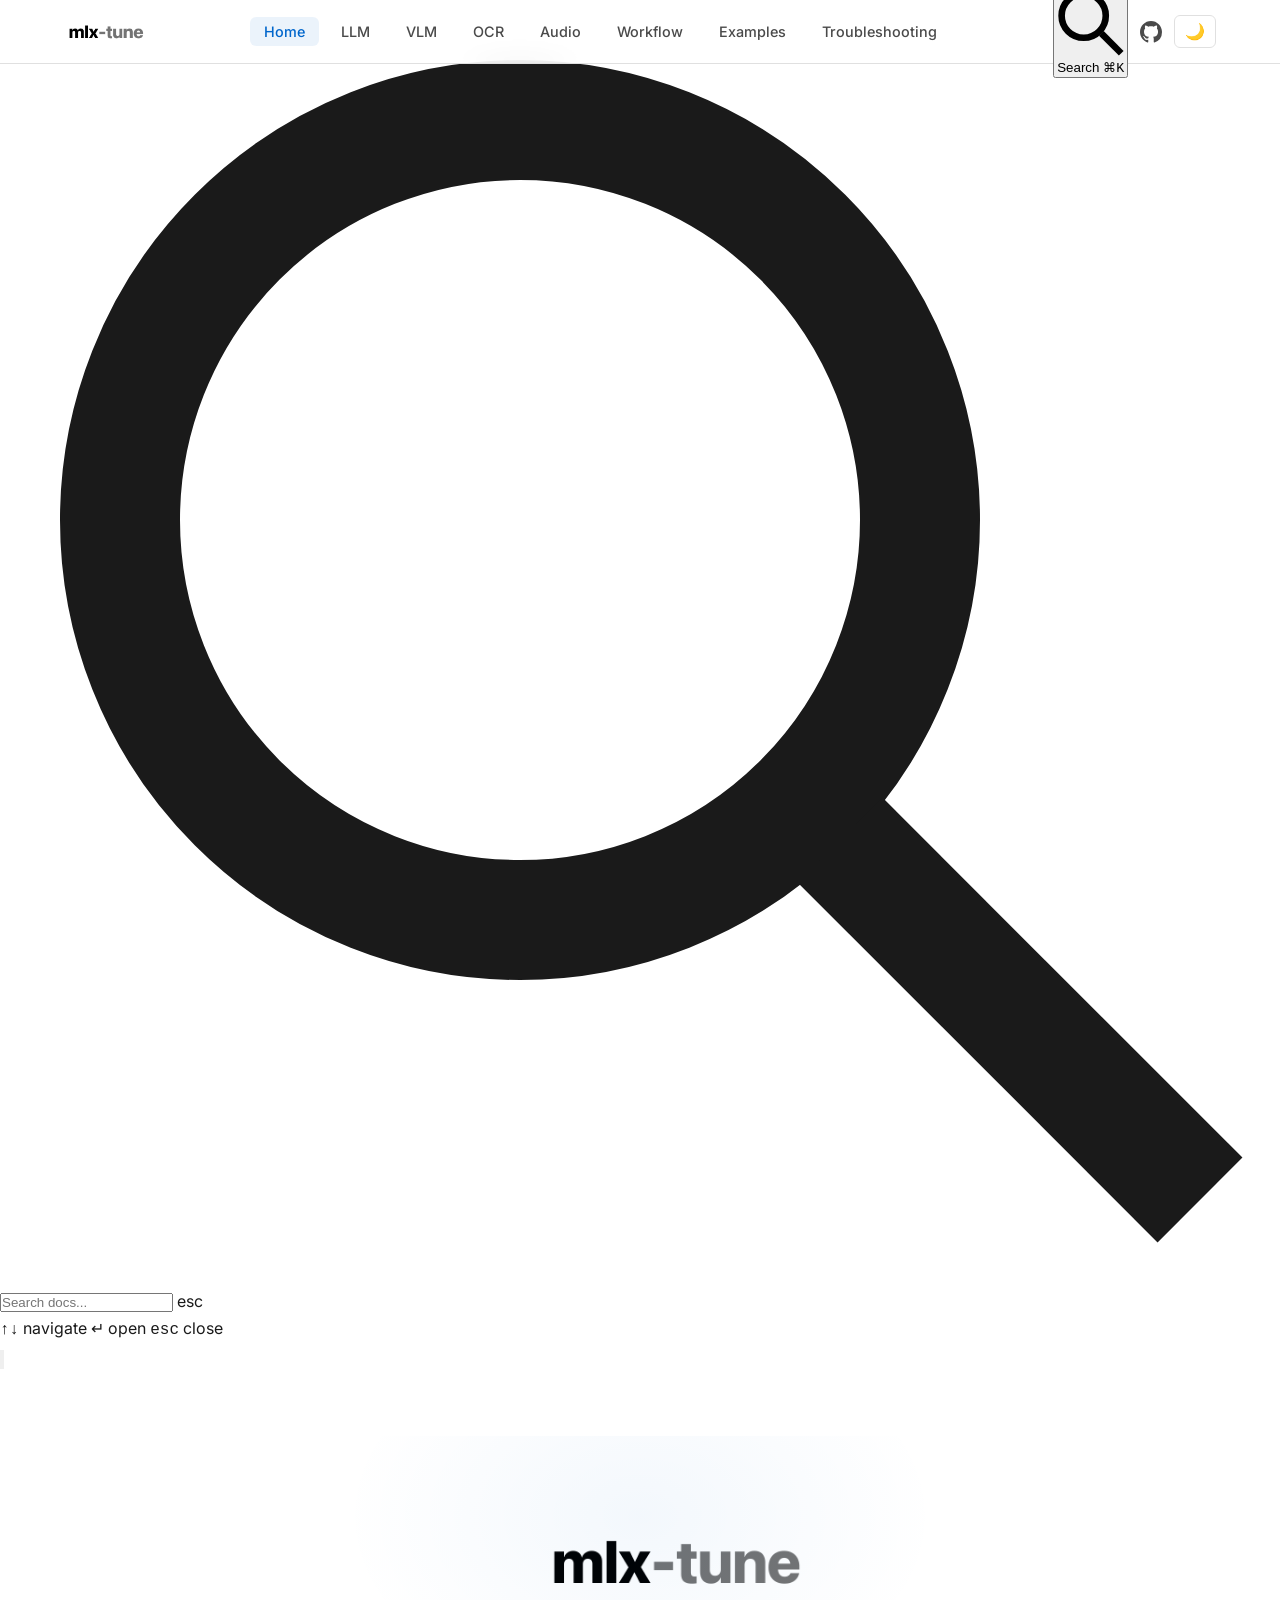
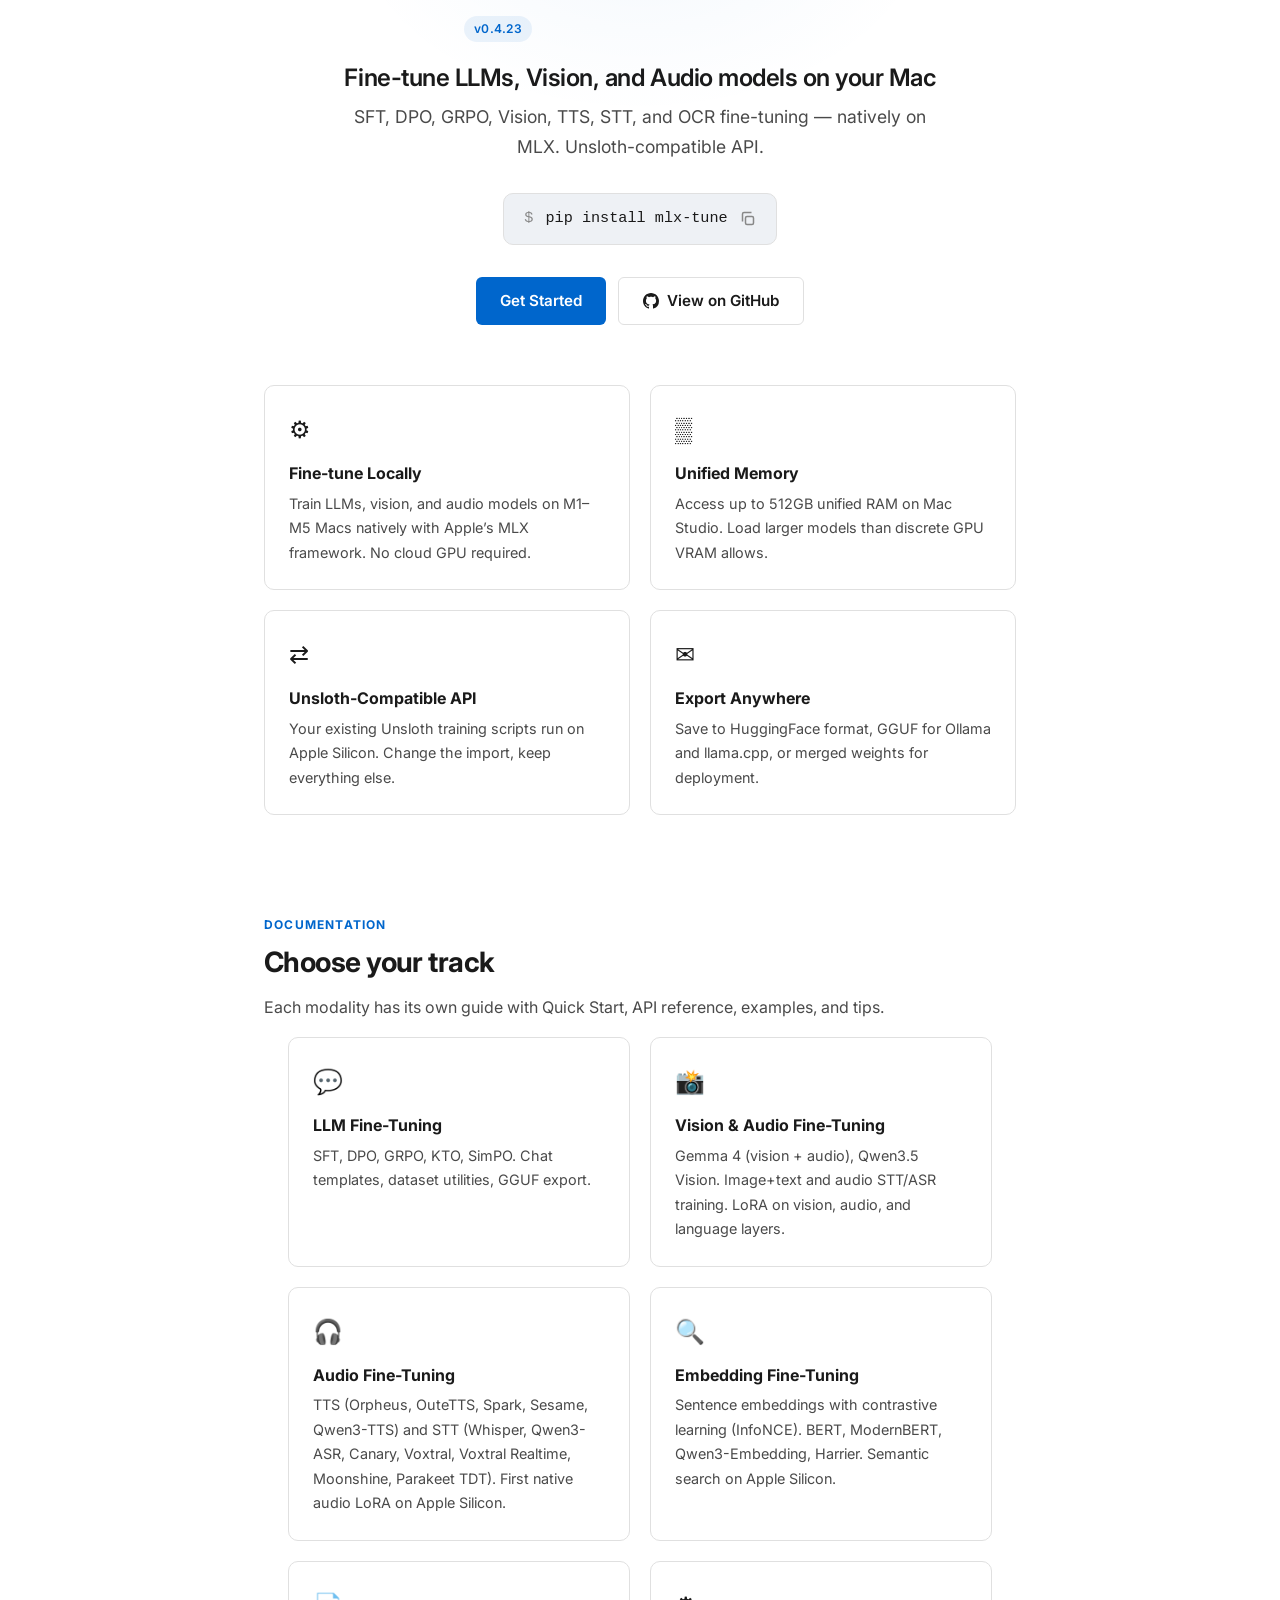
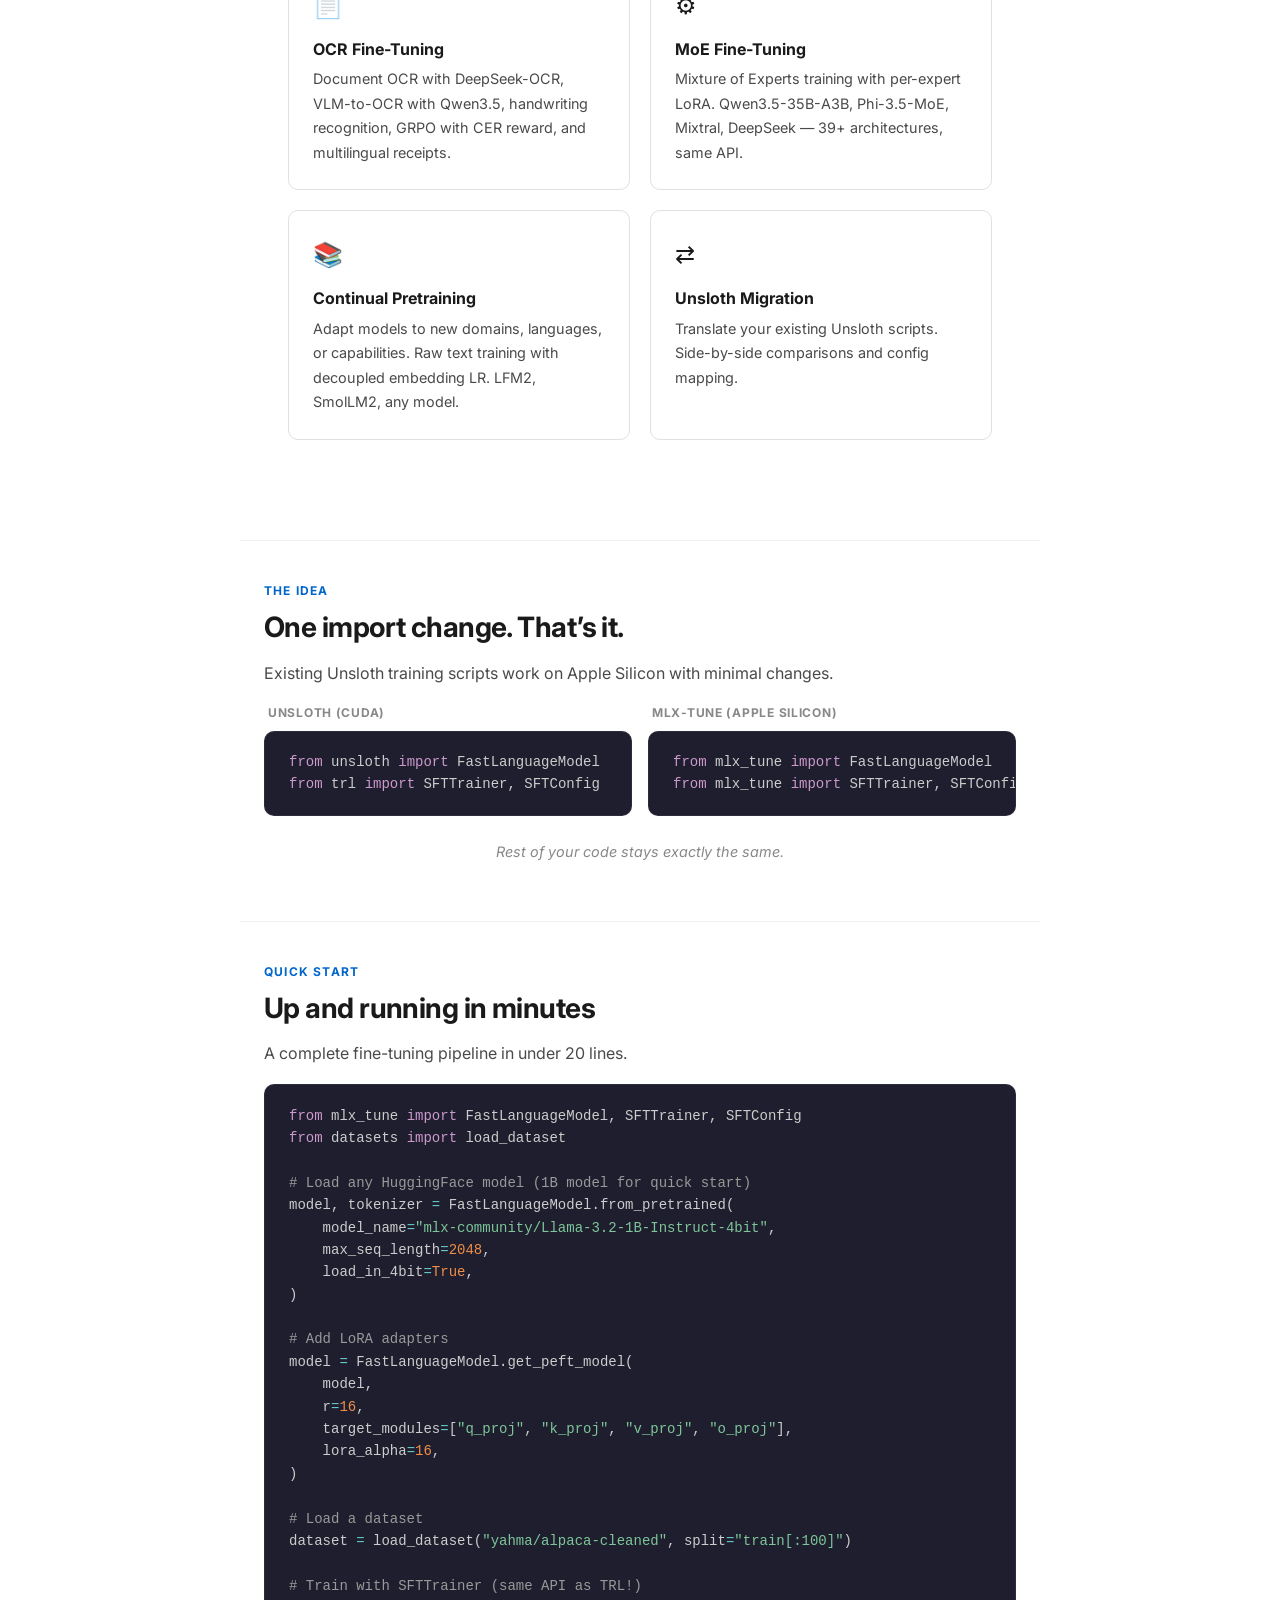
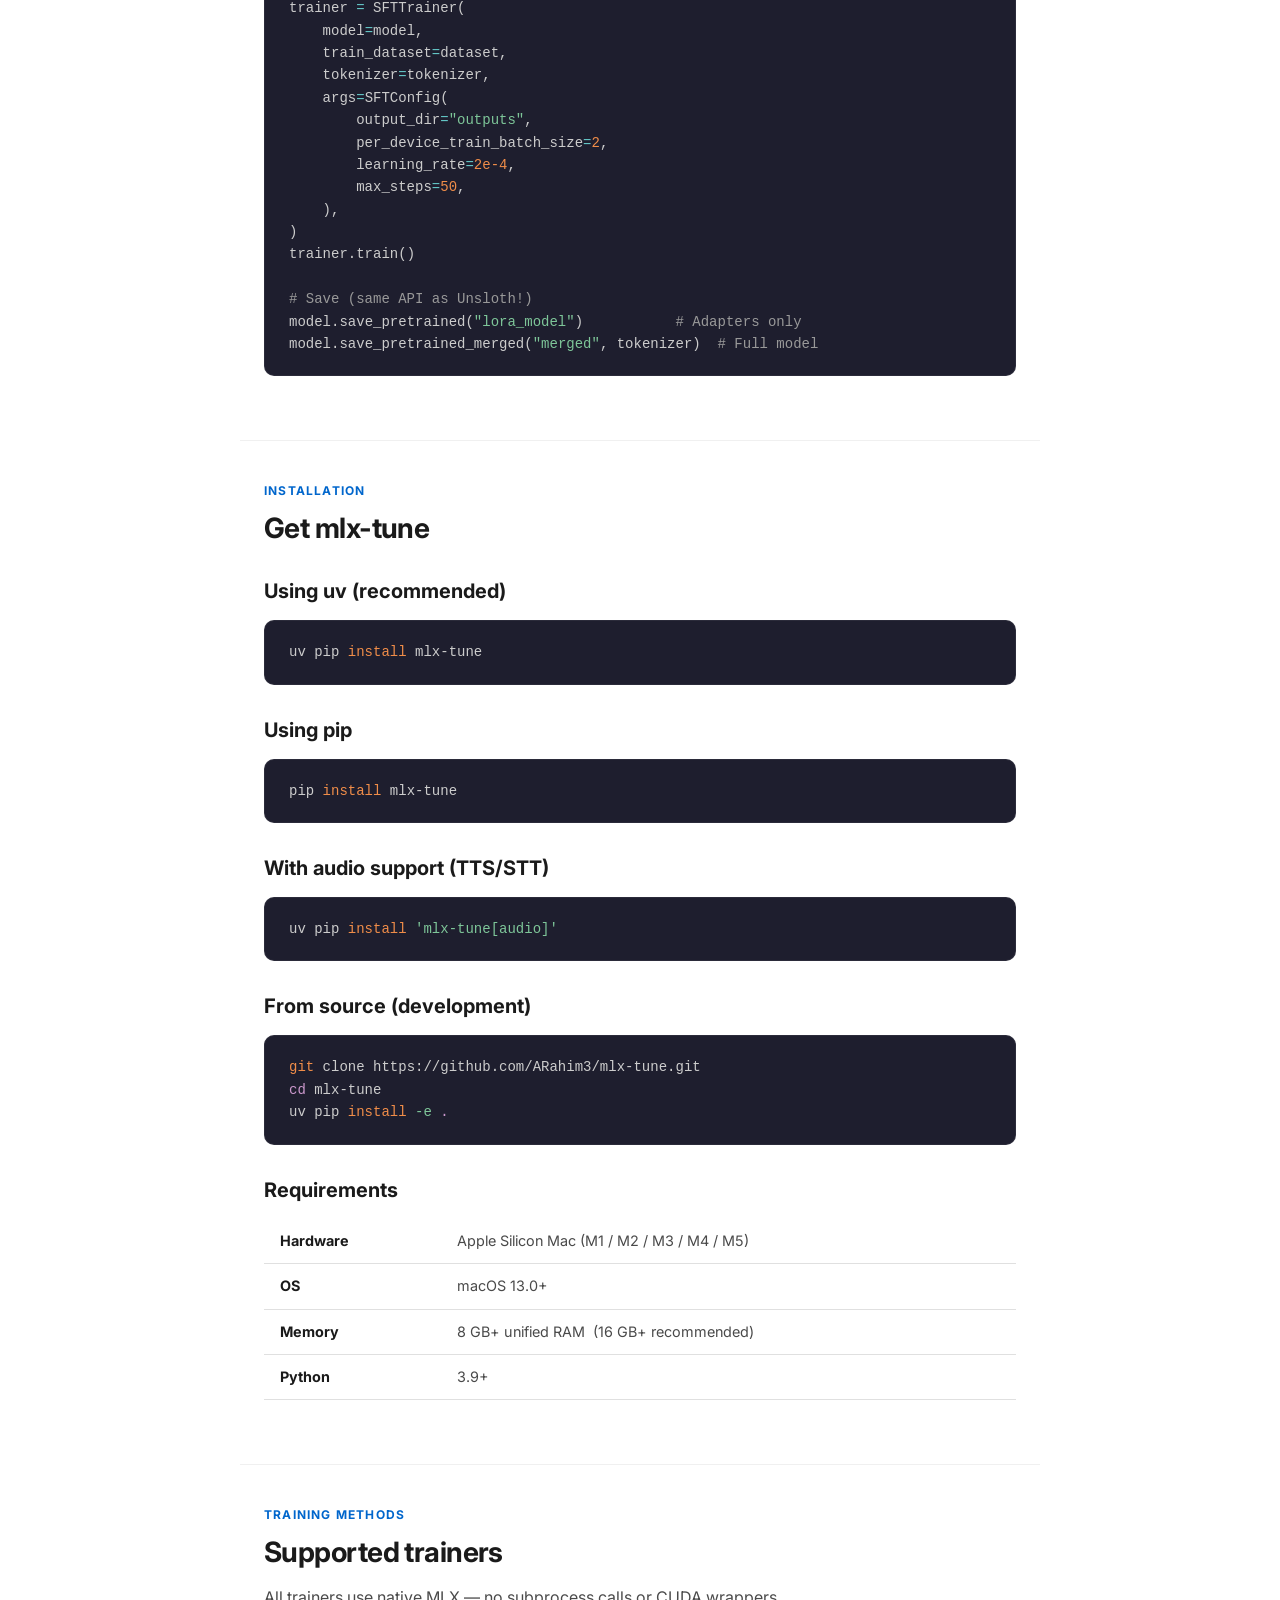
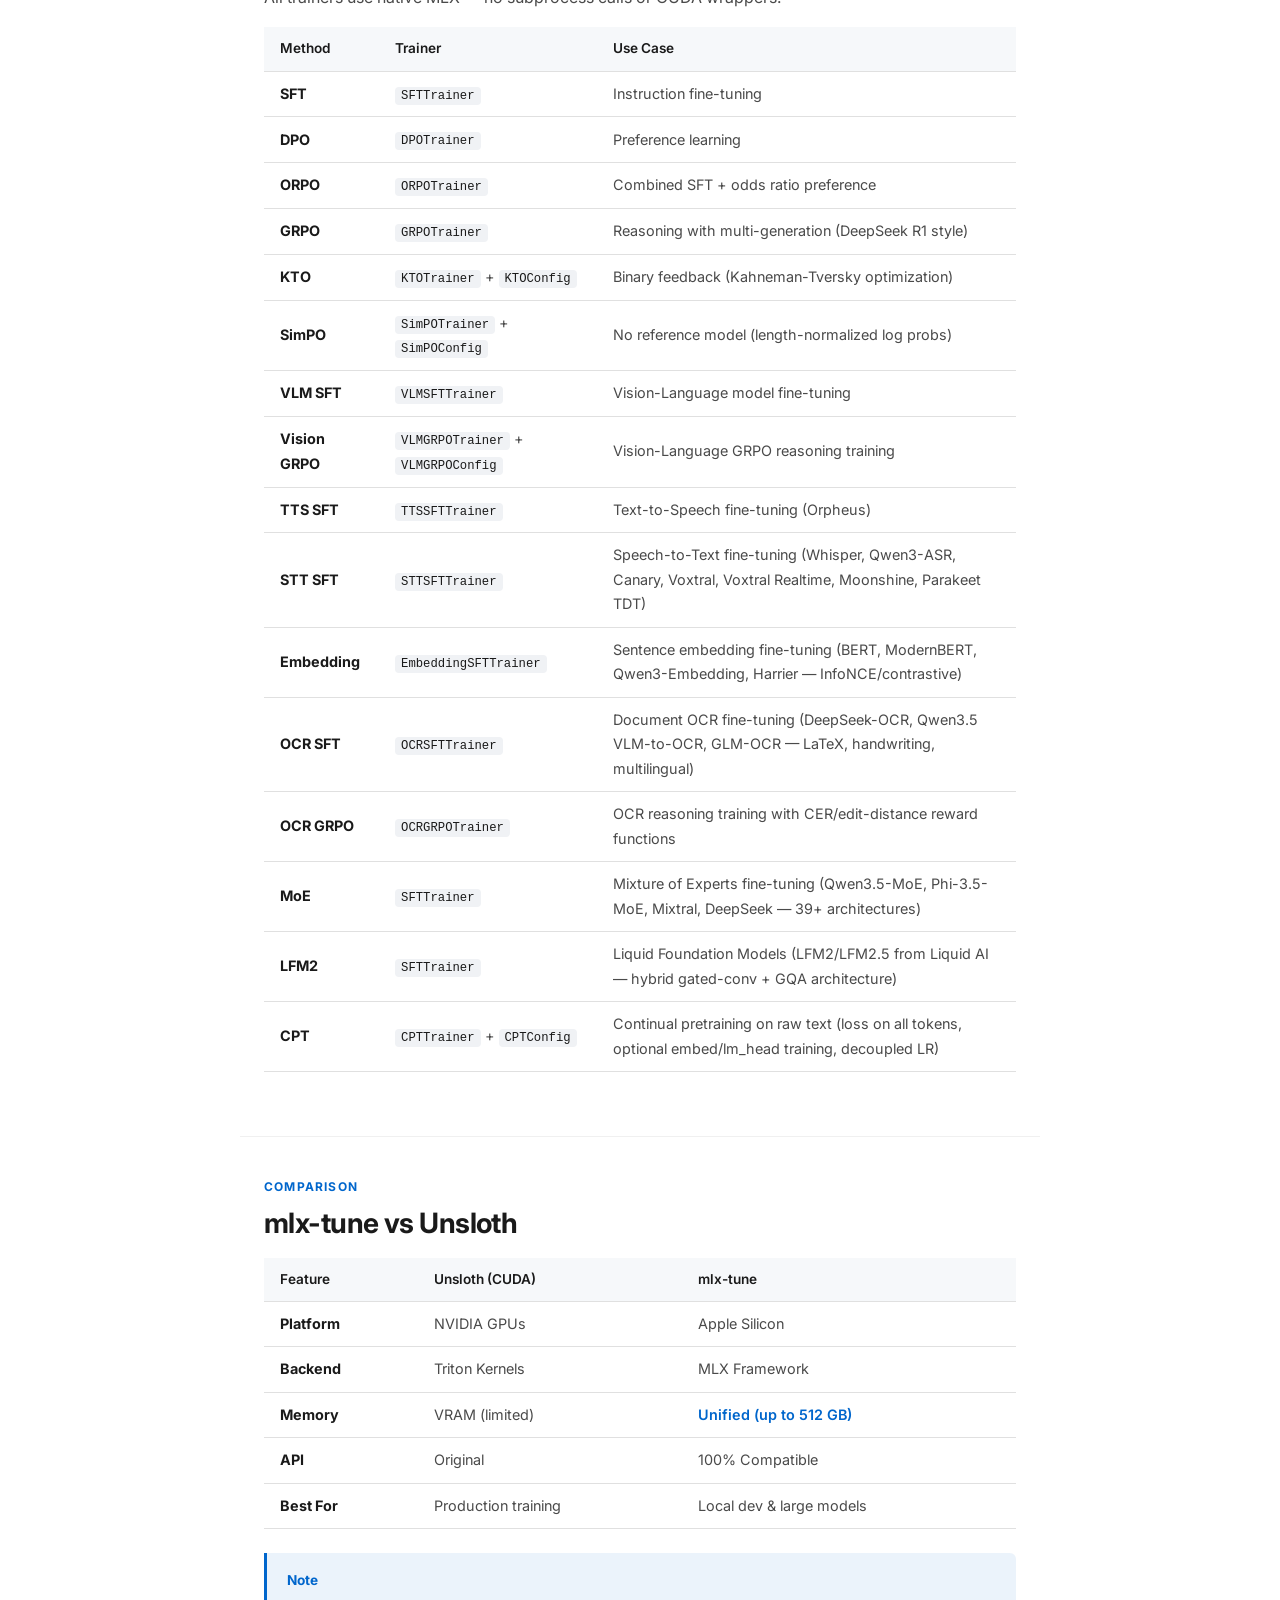
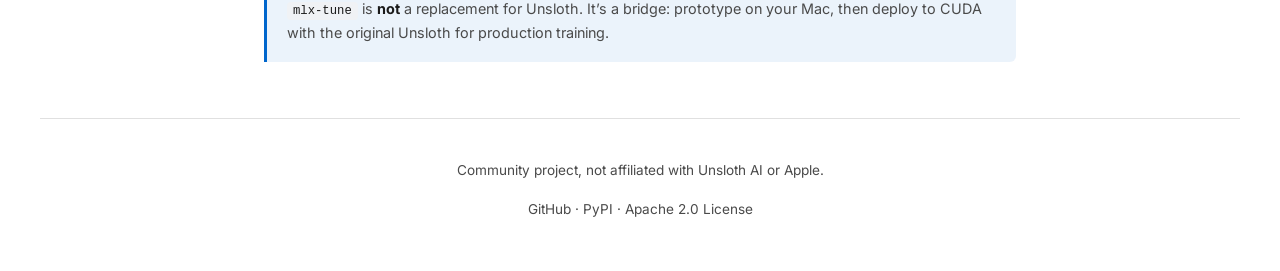
==== commit 9ad66b62: "Fix VLM/OCR train_on_completions issue(#14)" ====
--- a/docs/index.html
+++ b/docs/index.html
@@ -173,7 +173,7 @@
 
       <!-- ===== Hero ===== -->
       <section class="hero hero-glow">
-        <span class="hero-version">v0.4.20</span>
+        <span class="hero-version">v0.4.23</span>
         <img src="assets/img/logo.png" alt="mlx-tune" class="hero-logo">
         <h1 class="hero-tagline">Fine-tune LLMs, Vision, and Audio models on your Mac</h1>
         <p class="hero-subtitle">SFT, DPO, GRPO, Vision, TTS, STT, and OCR fine-tuning &mdash; natively on MLX. Unsloth-compatible API.</p>
@@ -238,7 +238,7 @@
           <a href="audio.html" class="feature-card" style="text-decoration:none; color:inherit; cursor:pointer;">
             <div class="feature-icon">&#127911;</div>
             <h3>Audio Fine-Tuning</h3>
-            <p>TTS (Orpheus, OuteTTS, Spark, Sesame, Qwen3-TTS) and STT (Whisper, Qwen3-ASR, Canary, Voxtral, Moonshine). First native audio LoRA on Apple Silicon.</p>
+            <p>TTS (Orpheus, OuteTTS, Spark, Sesame, Qwen3-TTS) and STT (Whisper, Qwen3-ASR, Canary, Voxtral, Voxtral Realtime, Moonshine, Parakeet TDT). First native audio LoRA on Apple Silicon.</p>
           </a>
           <a href="llm.html#embedding" class="feature-card" style="text-decoration:none; color:inherit; cursor:pointer;">
             <div class="feature-icon">&#128269;</div>
@@ -449,7 +449,7 @@
             <tr>
               <td><strong>STT SFT</strong></td>
               <td><code>STTSFTTrainer</code></td>
-              <td>Speech-to-Text fine-tuning (Whisper, Qwen3-ASR, Canary, Voxtral, Moonshine)</td>
+              <td>Speech-to-Text fine-tuning (Whisper, Qwen3-ASR, Canary, Voxtral, Voxtral Realtime, Moonshine, Parakeet TDT)</td>
             </tr>
             <tr>
               <td><strong>Embedding</strong></td>
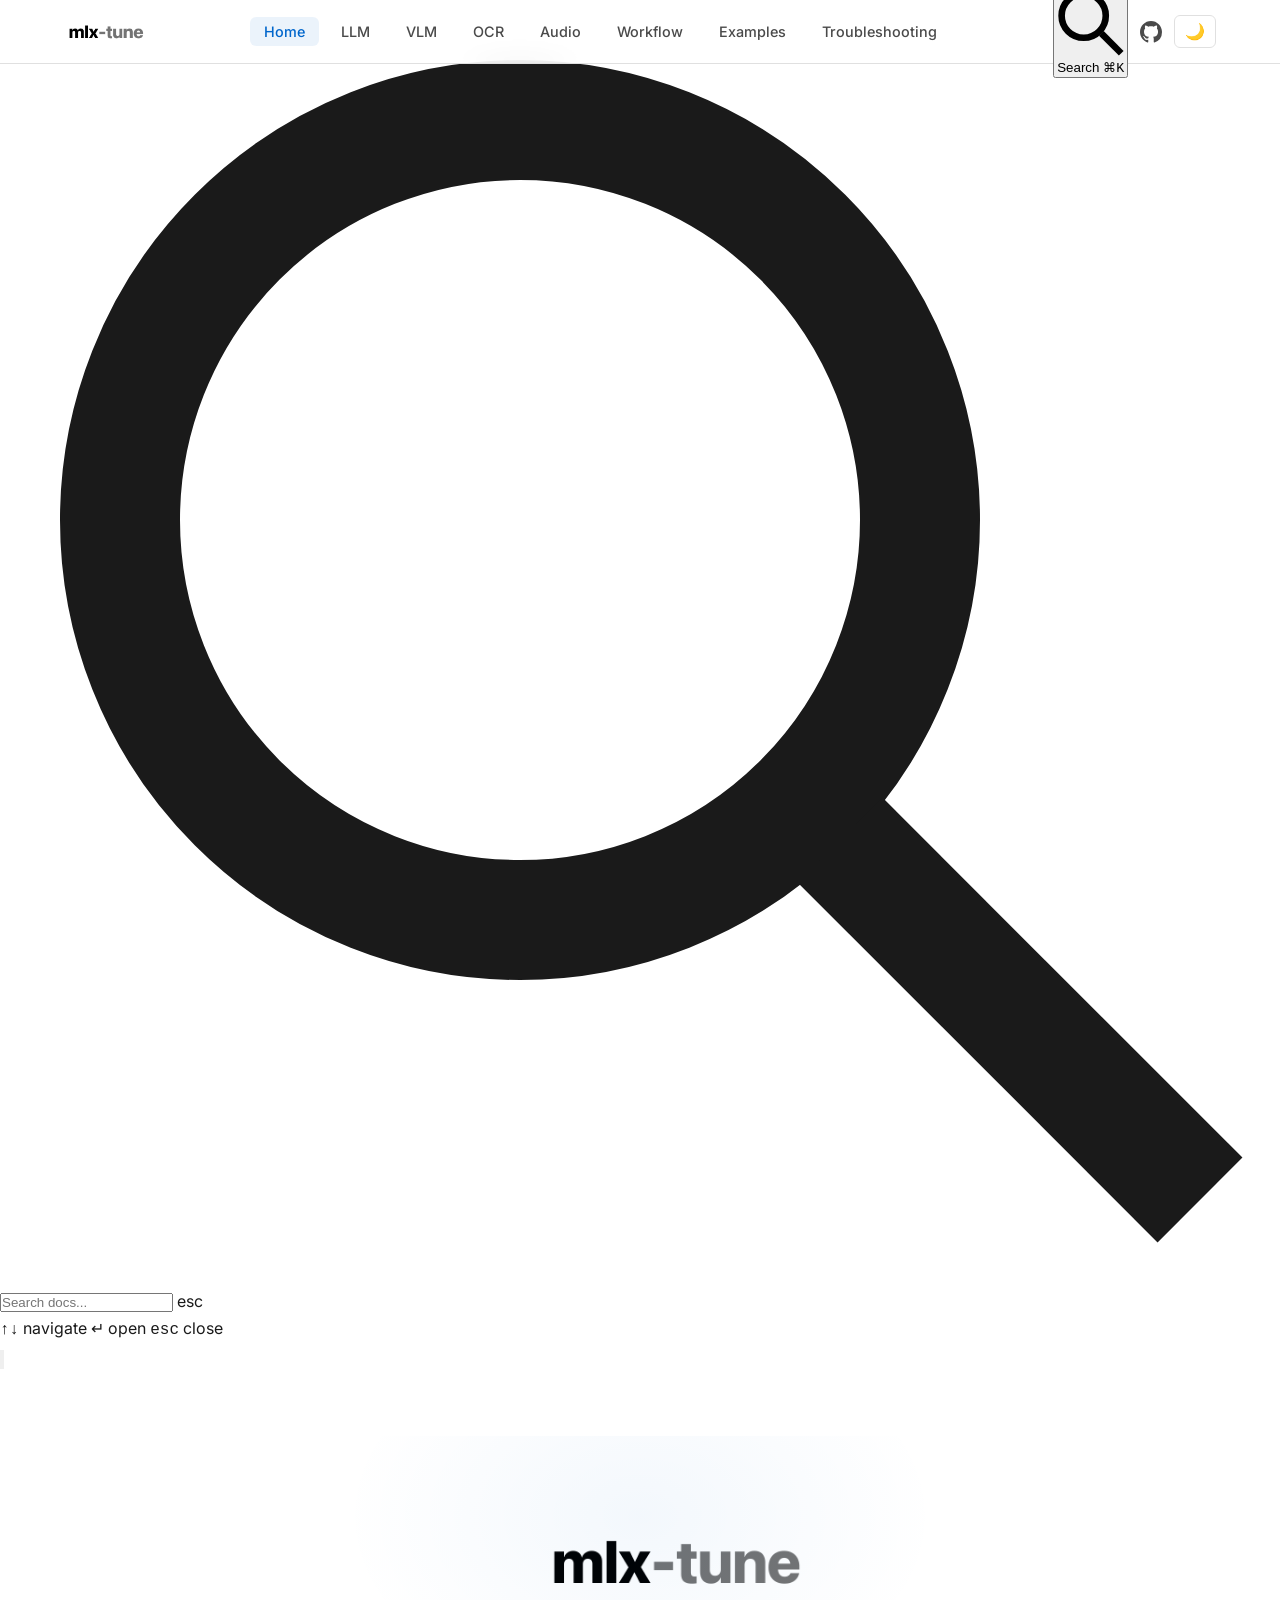
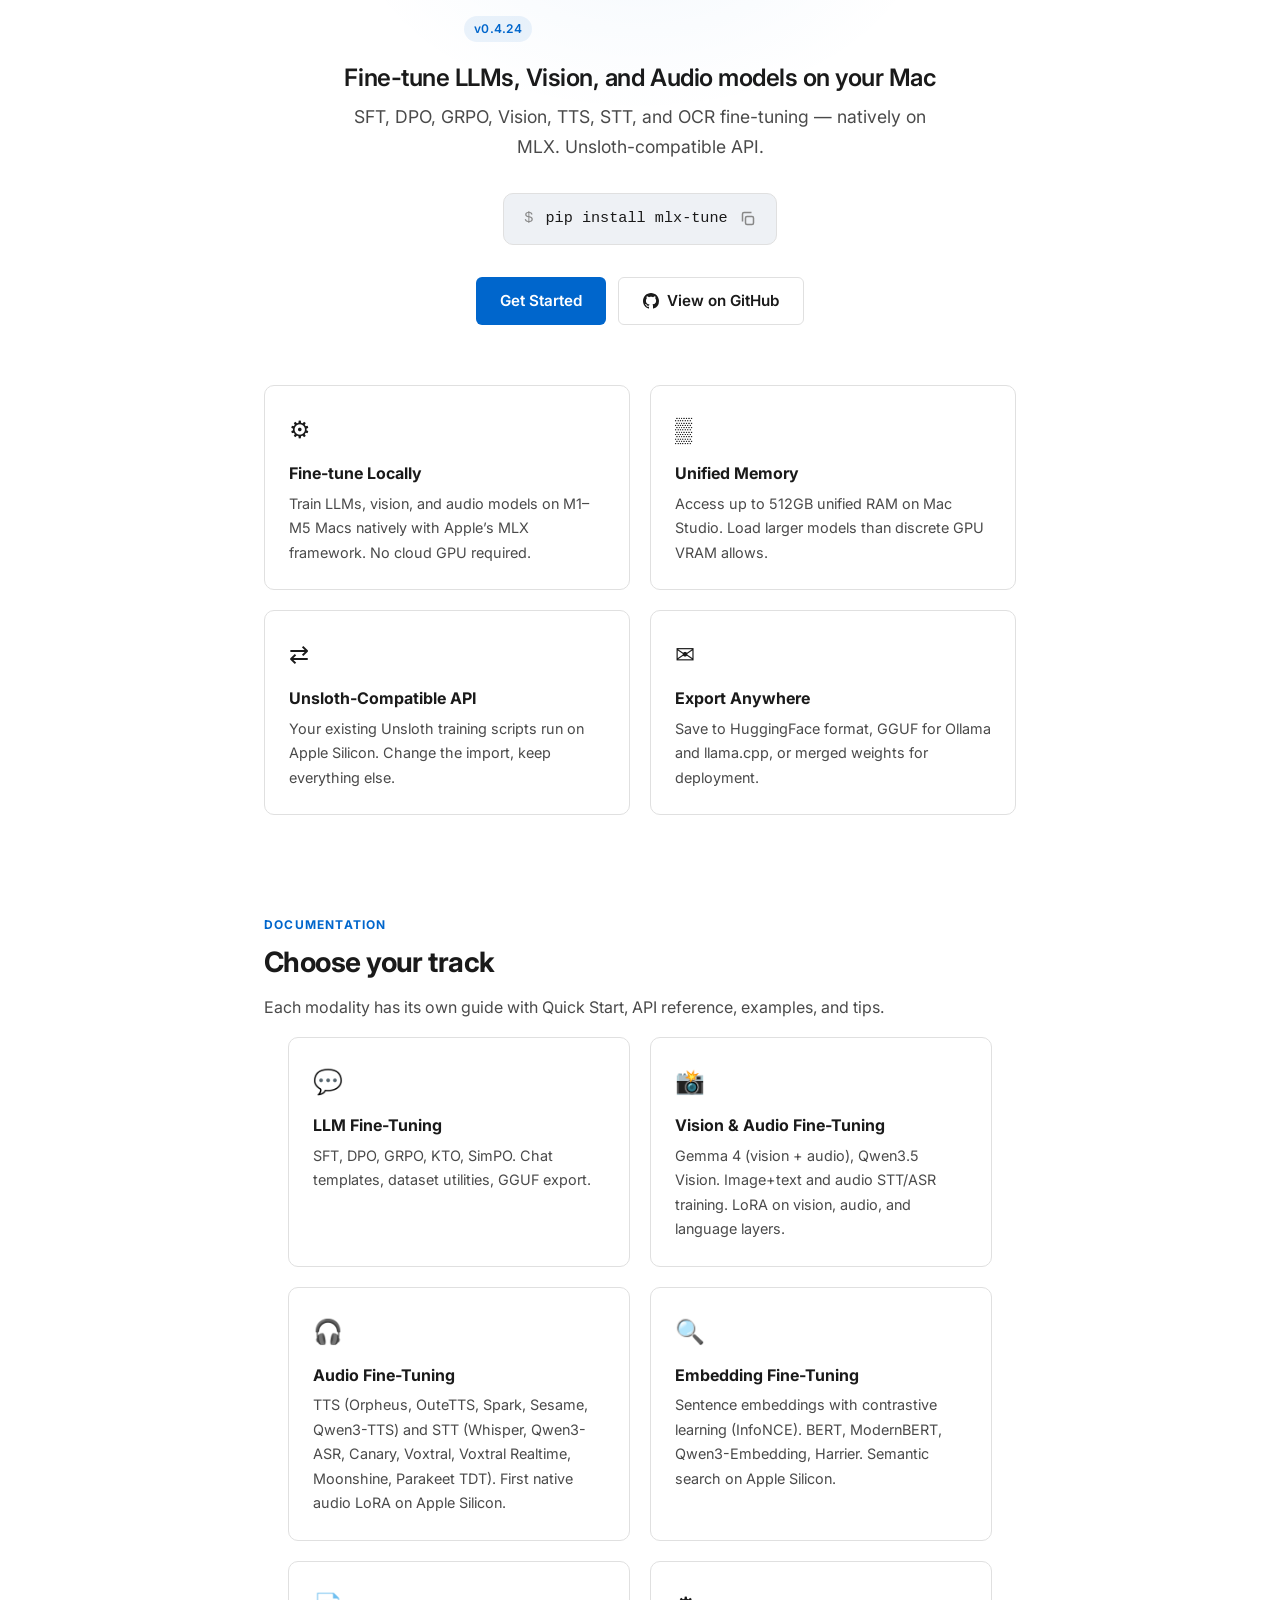
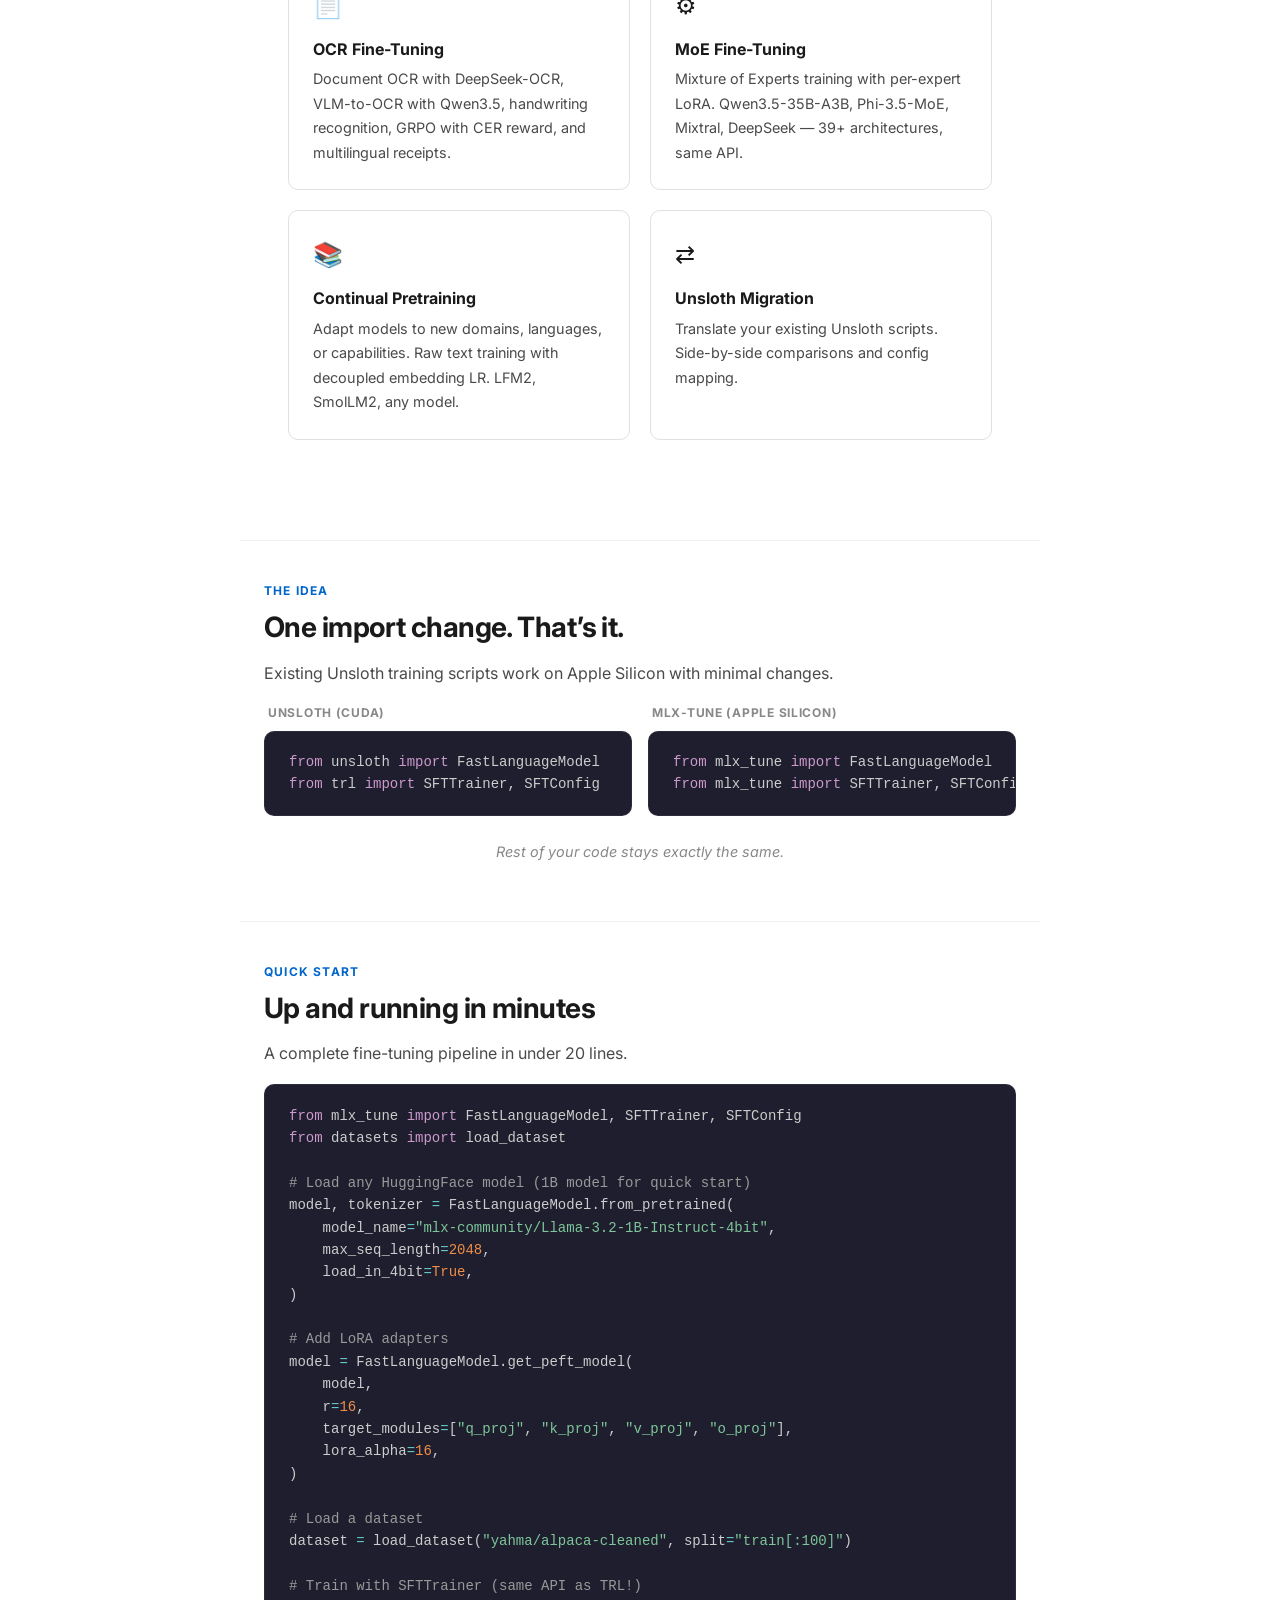
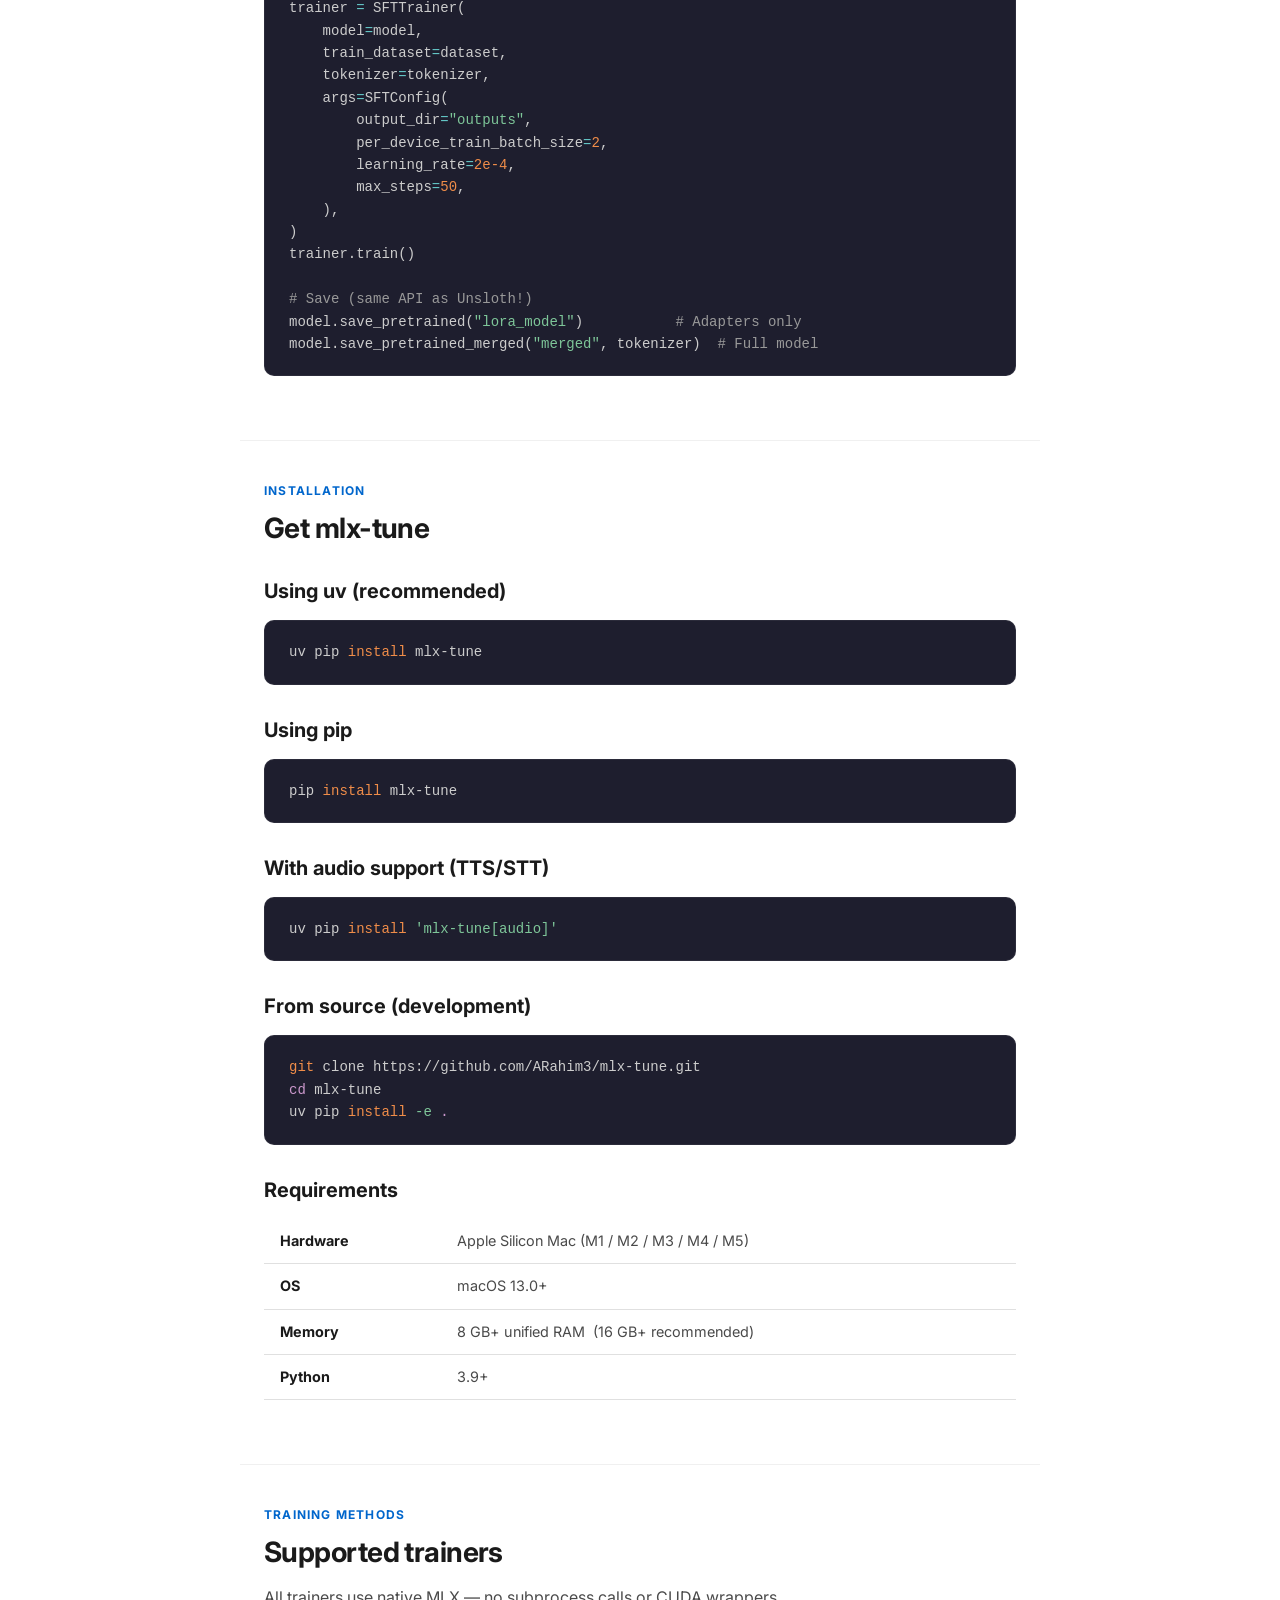
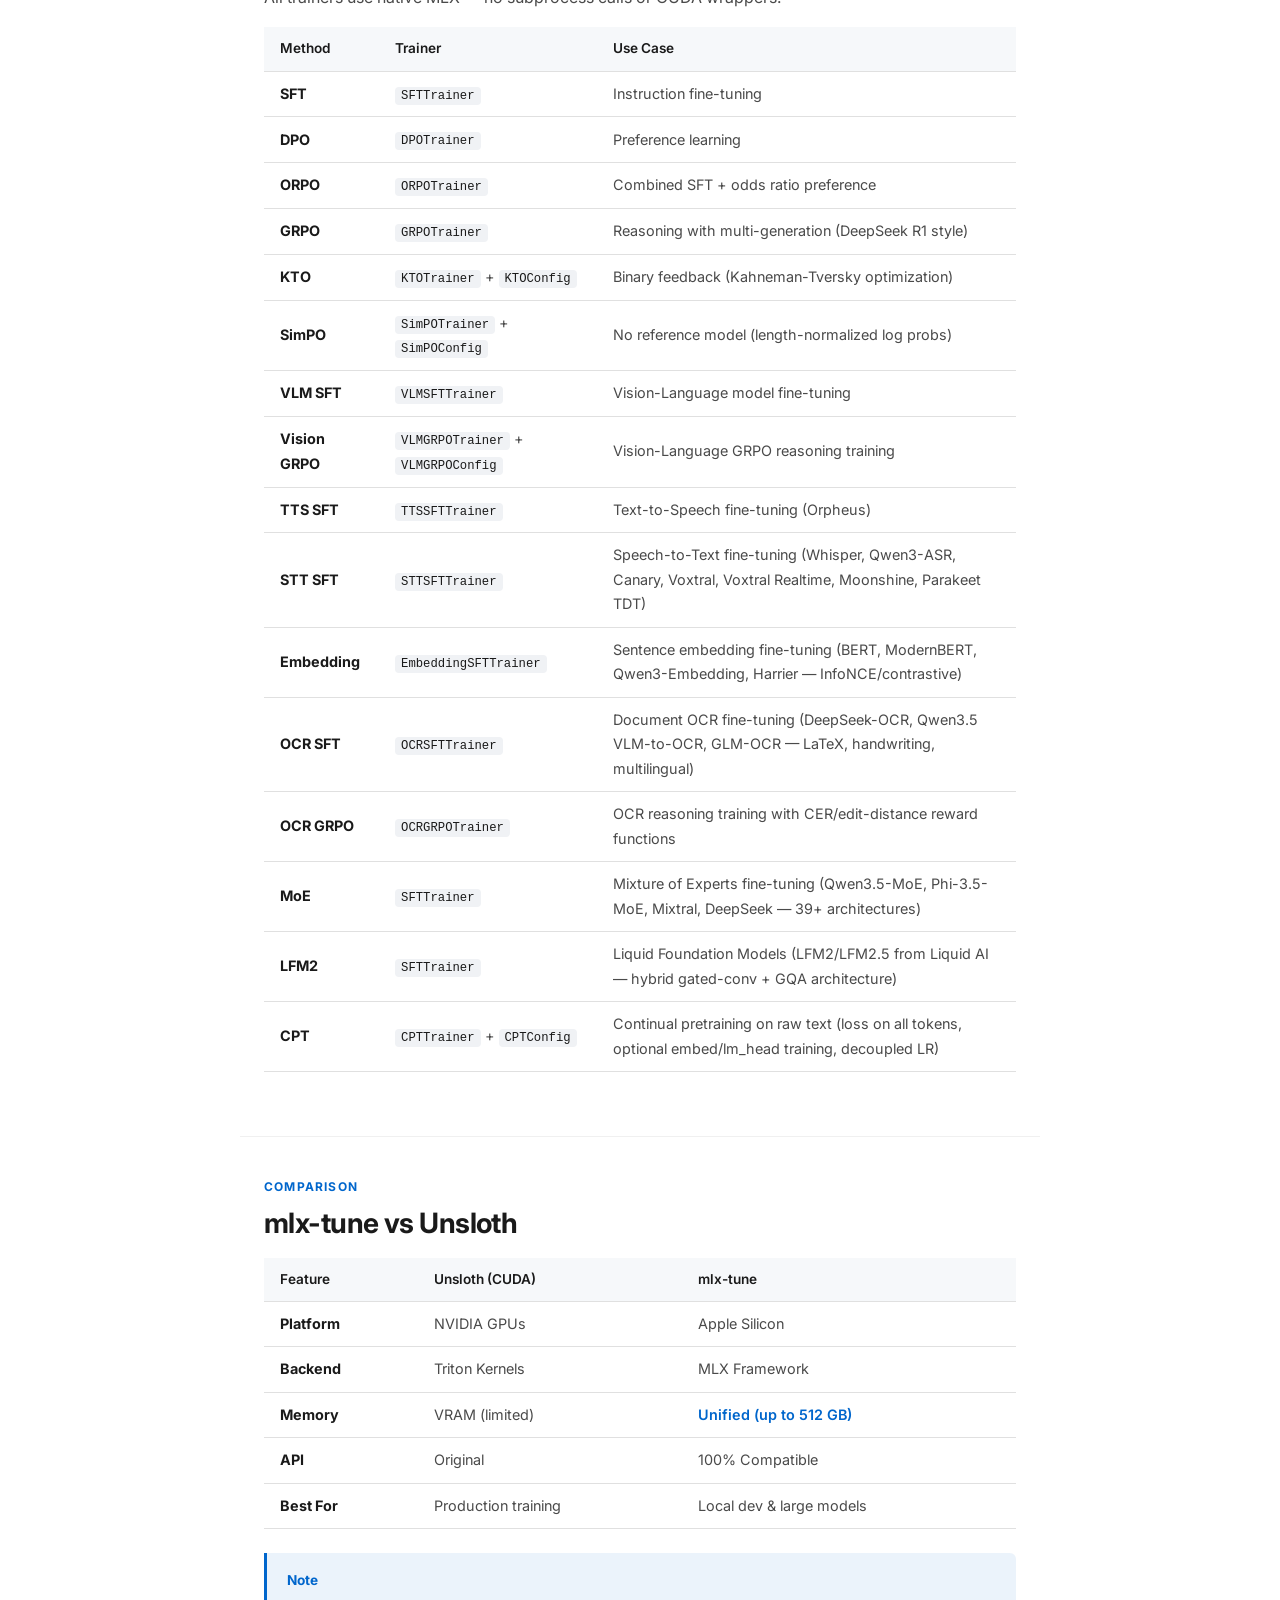
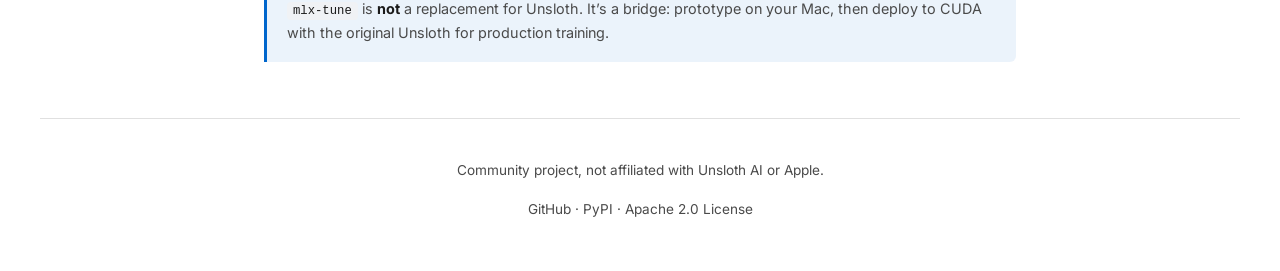
==== commit 5fc6af78: "VLM/OCR bugfix cycle (issue #14)" ====
--- a/docs/index.html
+++ b/docs/index.html
@@ -173,7 +173,7 @@
 
       <!-- ===== Hero ===== -->
       <section class="hero hero-glow">
-        <span class="hero-version">v0.4.23</span>
+        <span class="hero-version">v0.4.24</span>
         <img src="assets/img/logo.png" alt="mlx-tune" class="hero-logo">
         <h1 class="hero-tagline">Fine-tune LLMs, Vision, and Audio models on your Mac</h1>
         <p class="hero-subtitle">SFT, DPO, GRPO, Vision, TTS, STT, and OCR fine-tuning &mdash; natively on MLX. Unsloth-compatible API.</p>
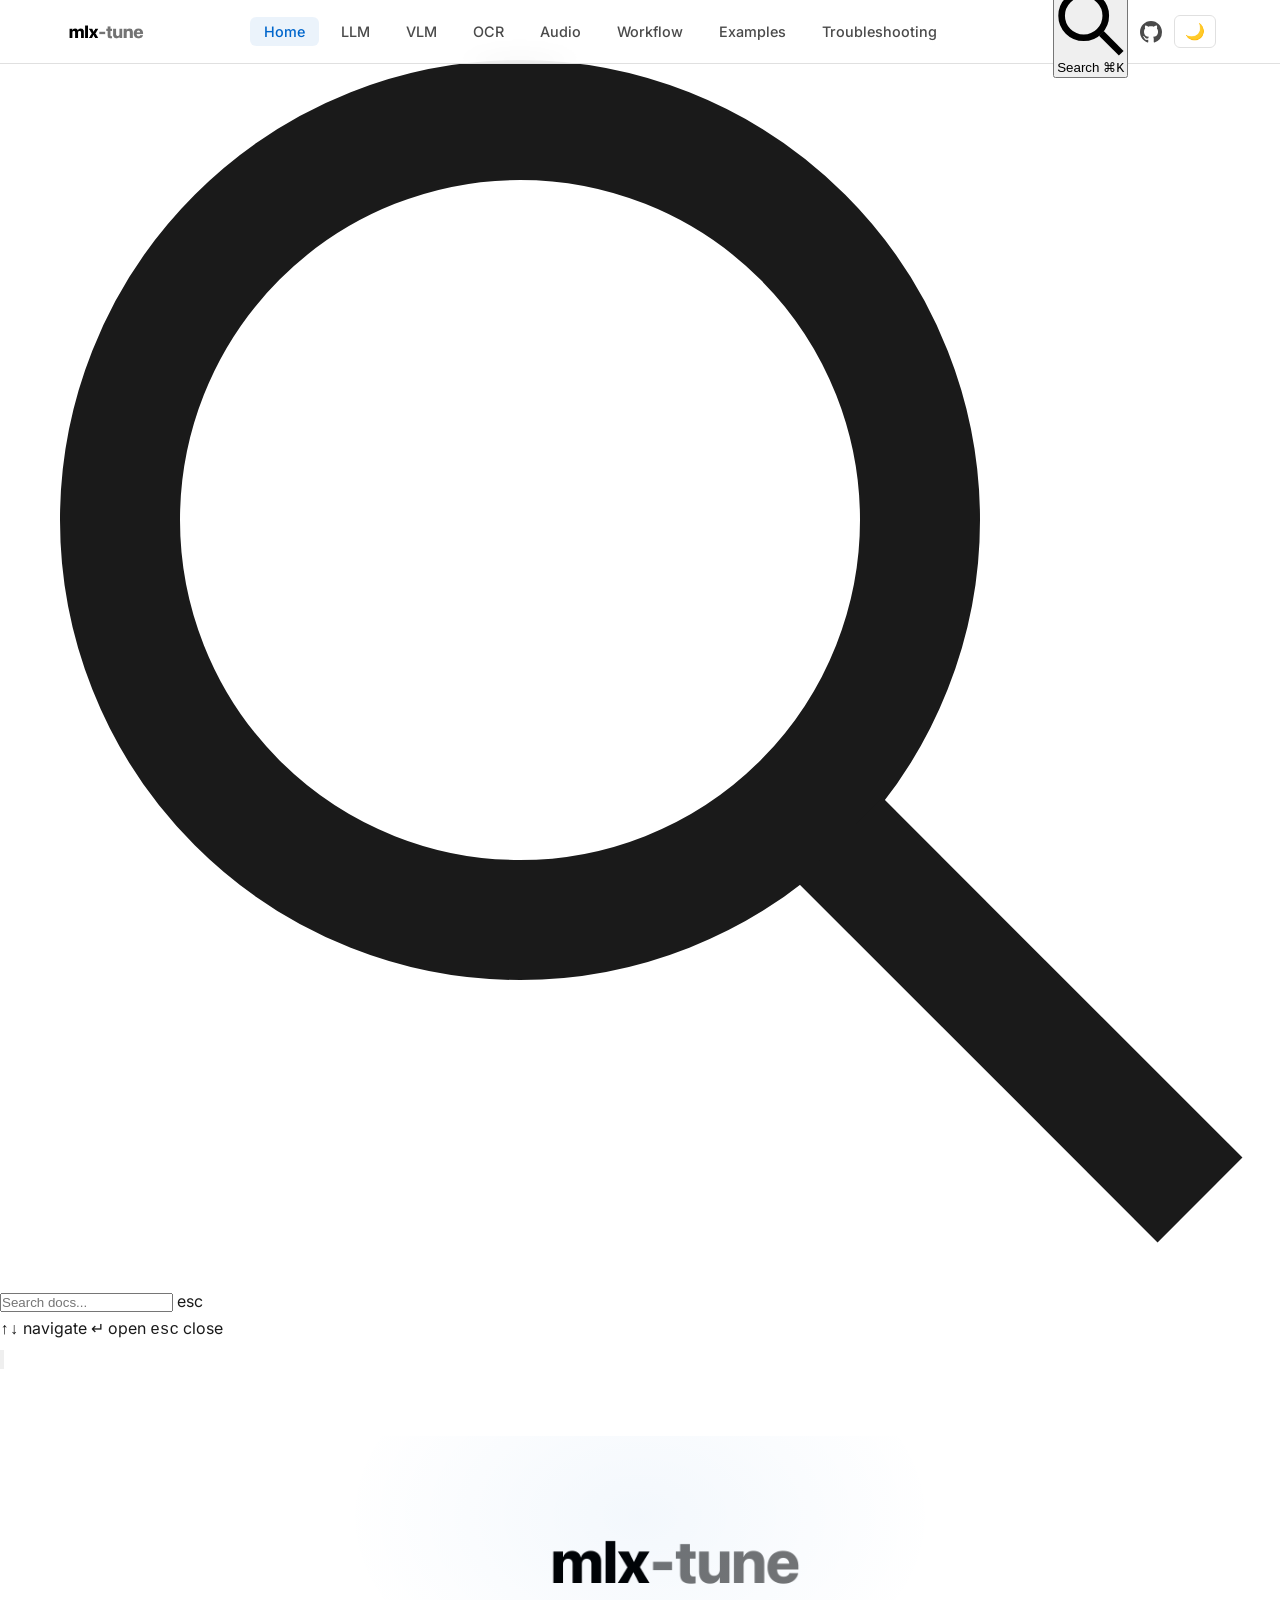
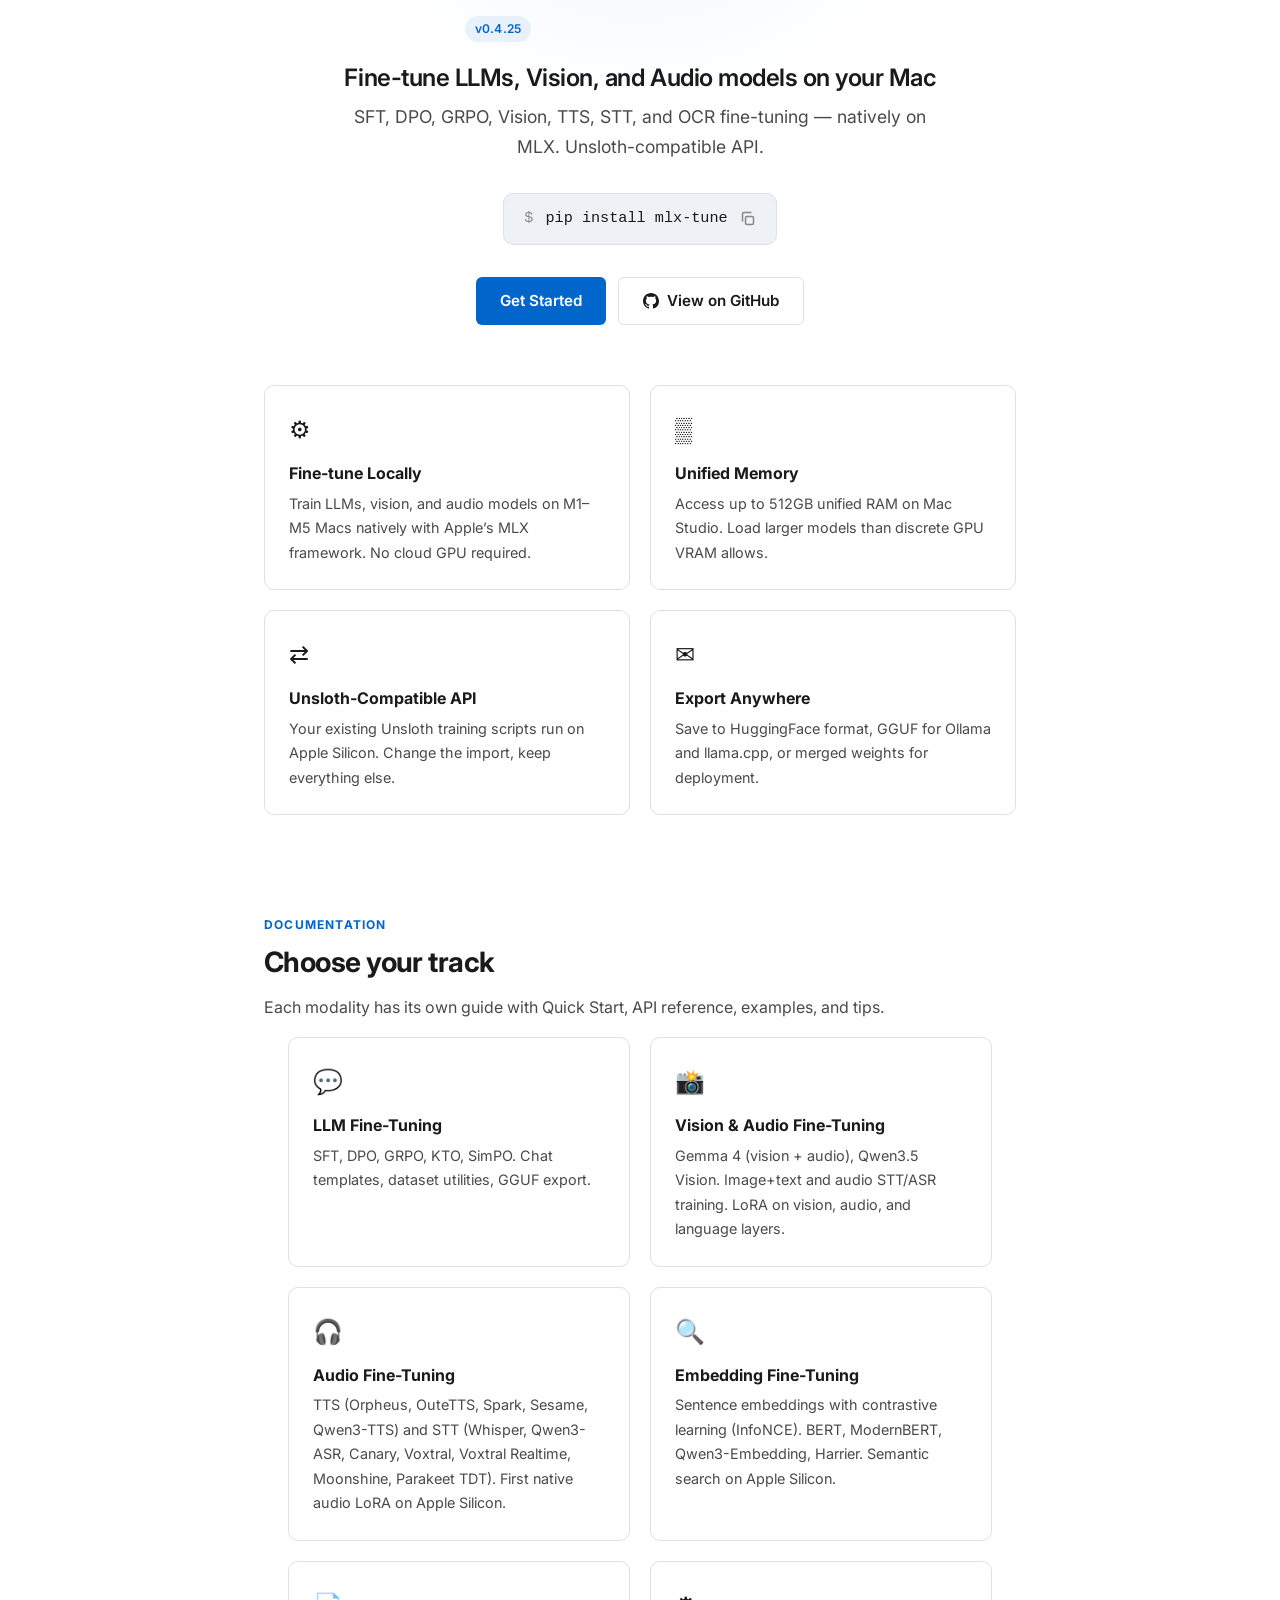
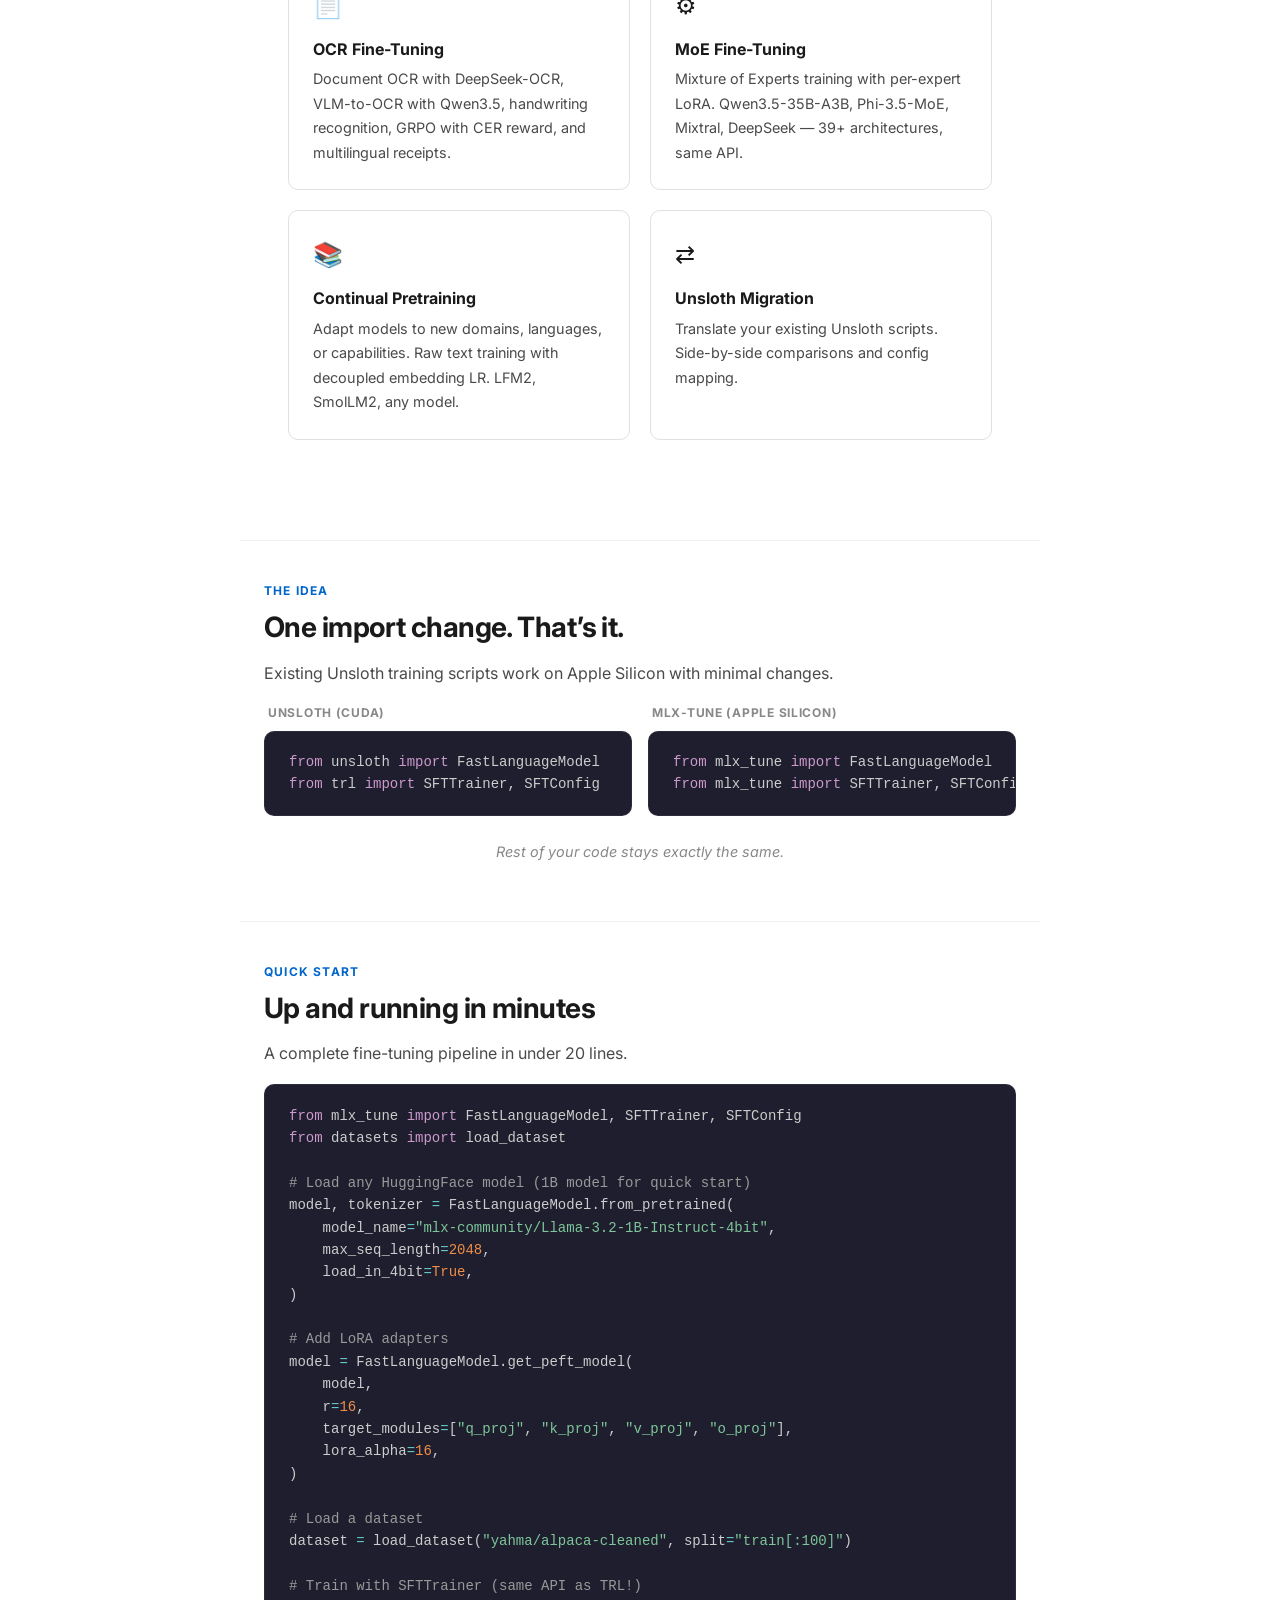
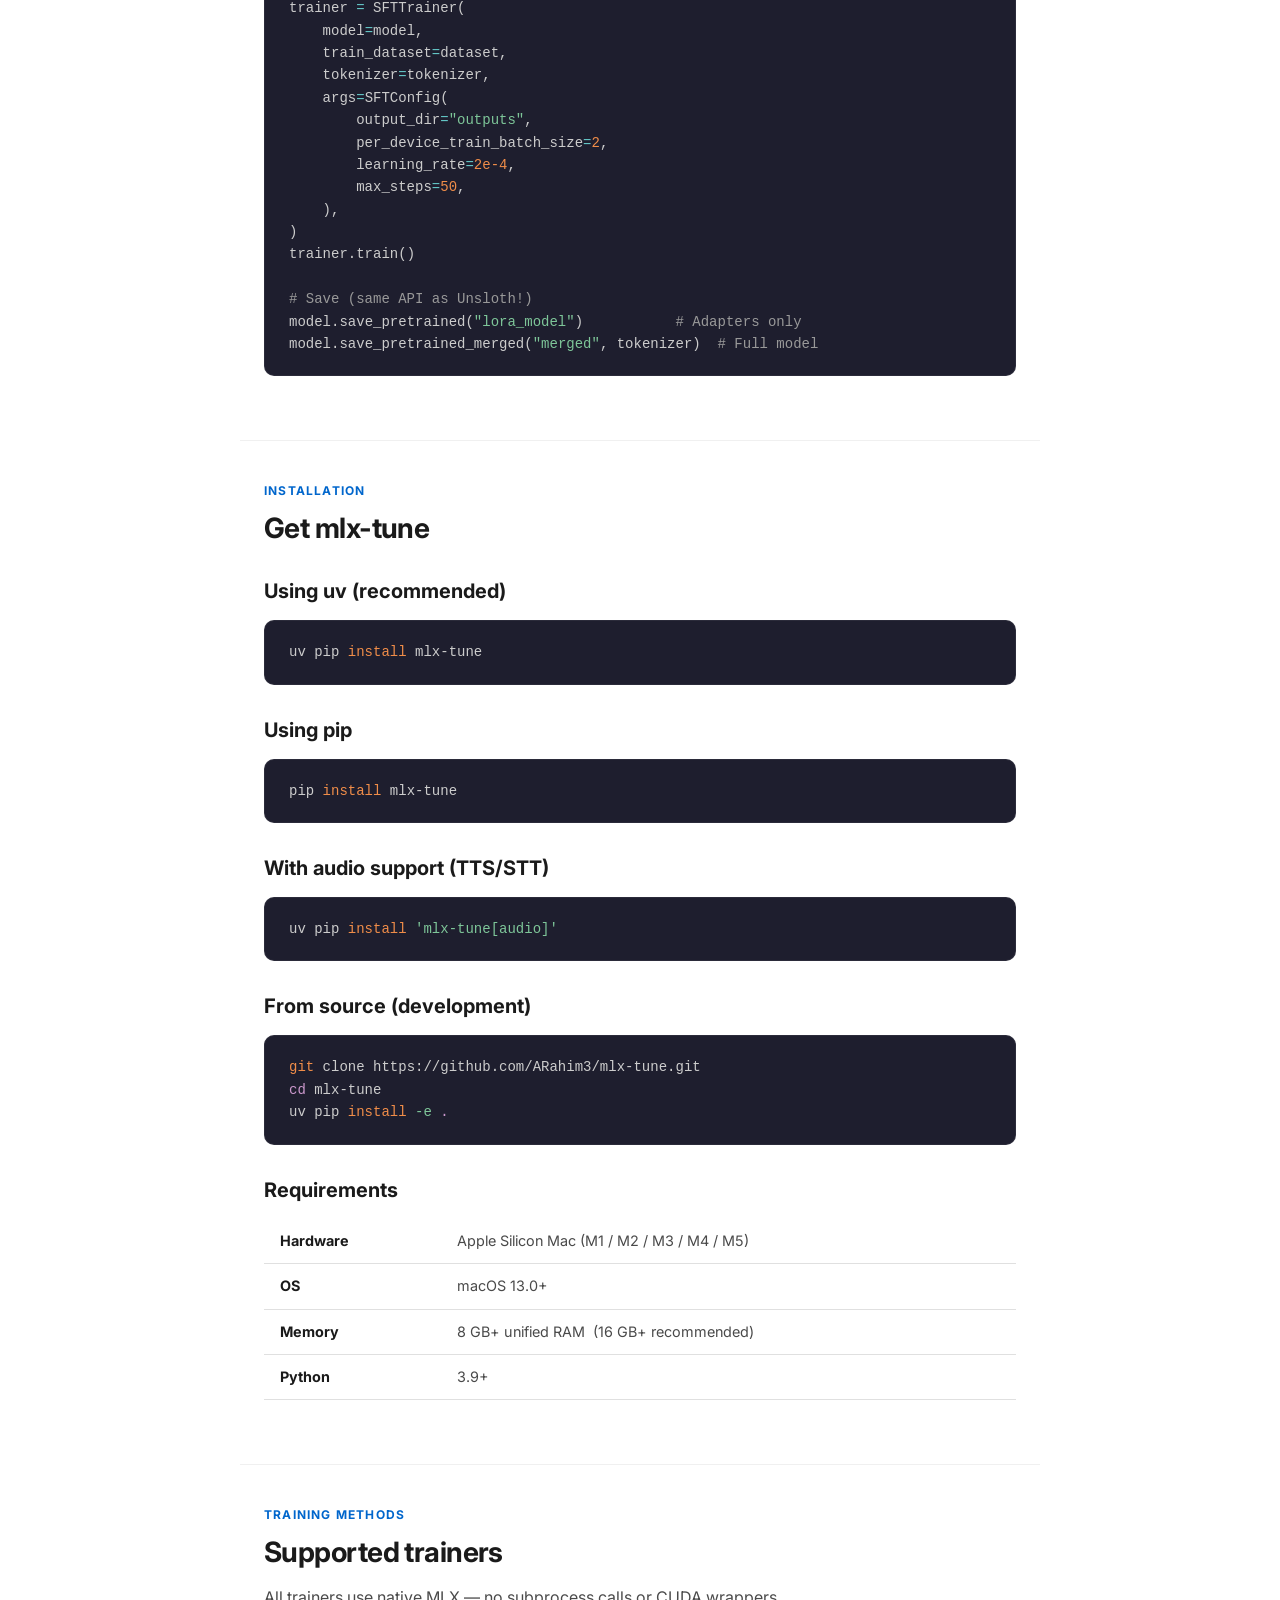
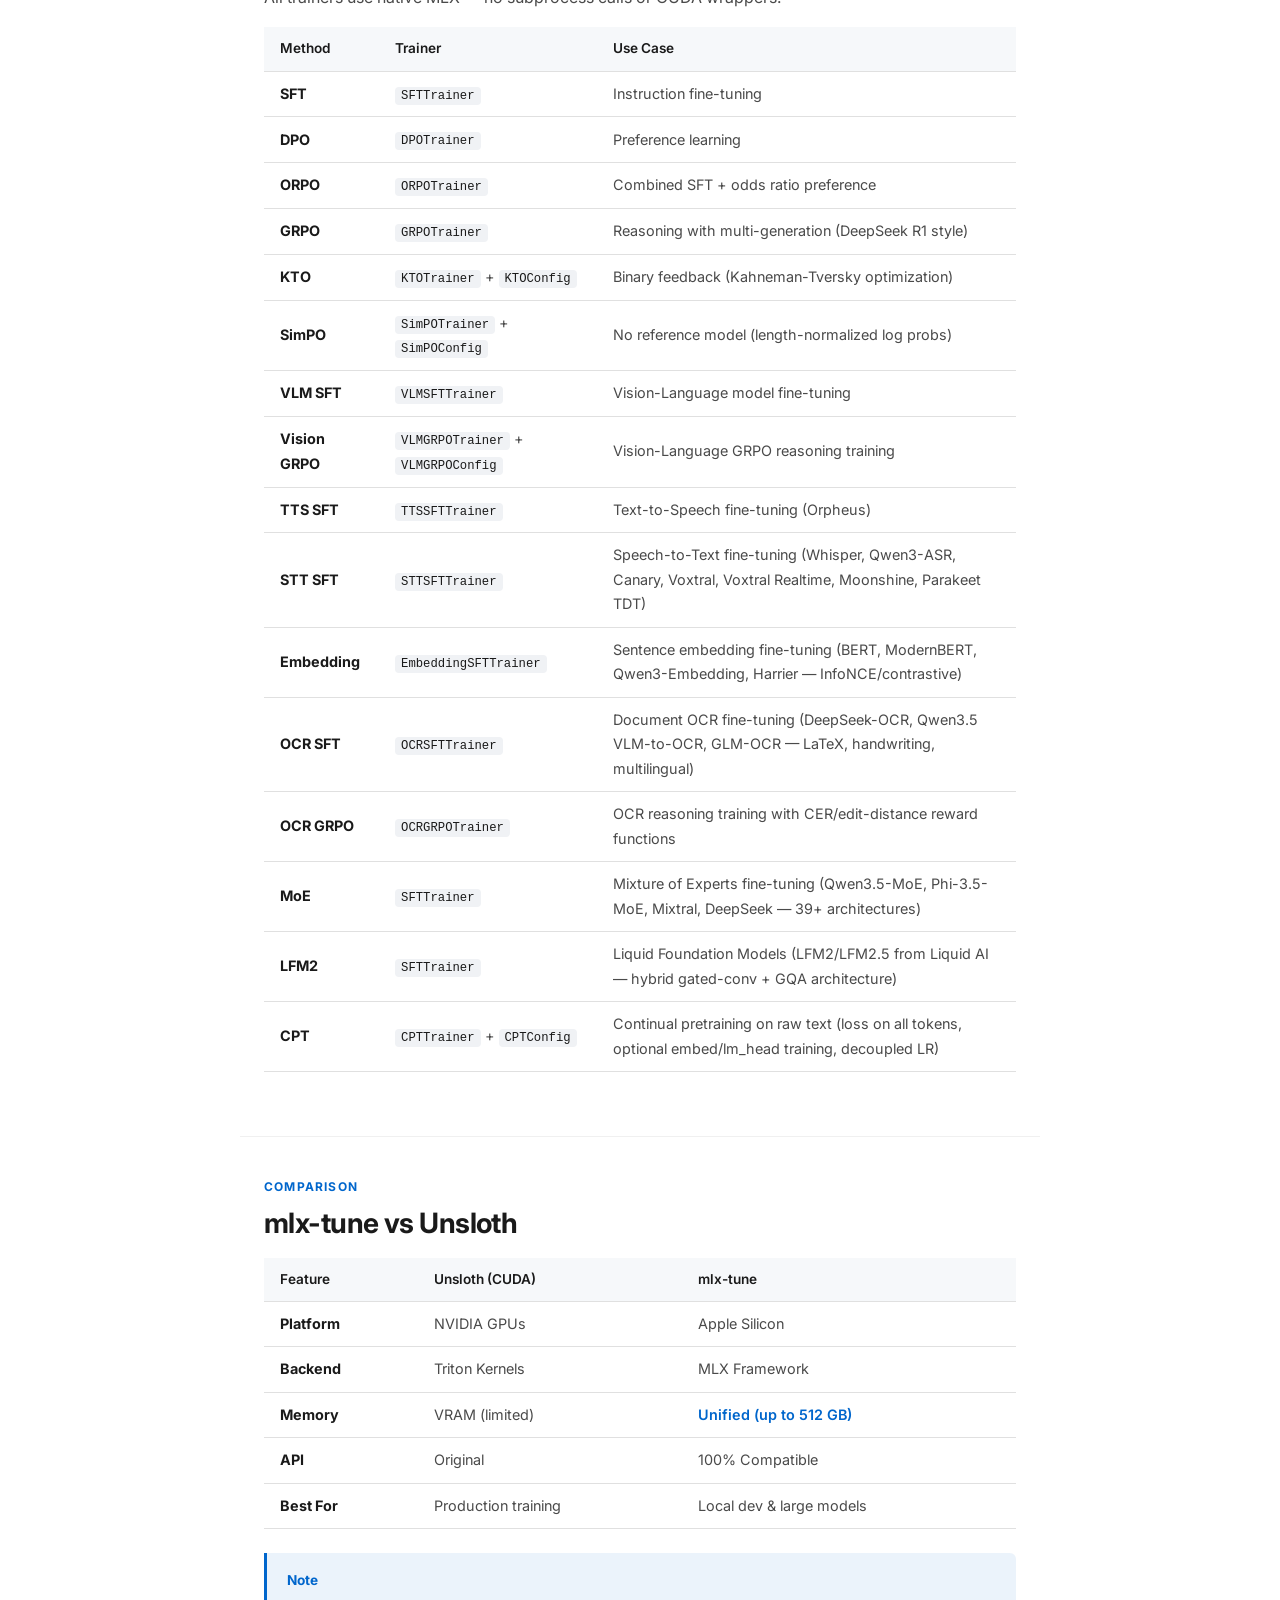
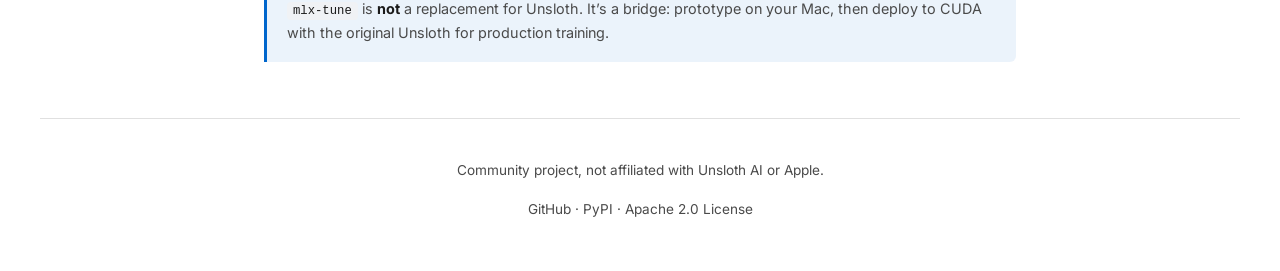
==== commit 5c40b2ea: "Added Arcee Trinity-Nano (AFMoE) Fine-Tuning support" ====
--- a/docs/index.html
+++ b/docs/index.html
@@ -14,12 +14,12 @@
   <meta property="og:type" content="website">
   <meta property="og:title" content="mlx-tune - Fine-tune LLMs, Vision, and Audio models on Apple Silicon">
   <meta property="og:description" content="Fine-tune LLMs, Vision, TTS, and STT models on Apple Silicon with MLX. Unsloth-compatible API.">
-  <meta property="og:image" content="https://arahim3.github.io/mlx-tune/assets/img/og-image.png">
+  <meta property="og:image" content="https://arahim3.github.io/mlx-tune/assets/img/og-image.png?v=2">
   <meta property="og:url" content="https://arahim3.github.io/mlx-tune/">
   <meta name="twitter:card" content="summary_large_image">
   <meta name="twitter:title" content="mlx-tune - Fine-tune LLMs, Vision, and Audio models on Apple Silicon">
   <meta name="twitter:description" content="Fine-tune LLMs, Vision, TTS, and STT models on Apple Silicon with MLX.">
-  <meta name="twitter:image" content="https://arahim3.github.io/mlx-tune/assets/img/og-image.png">
+  <meta name="twitter:image" content="https://arahim3.github.io/mlx-tune/assets/img/og-image.png?v=2">
 
   <!-- Fonts -->
   <link rel="preconnect" href="https://fonts.googleapis.com">
@@ -173,7 +173,7 @@
 
       <!-- ===== Hero ===== -->
       <section class="hero hero-glow">
-        <span class="hero-version">v0.4.24</span>
+        <span class="hero-version">v0.4.25</span>
         <img src="assets/img/logo.png" alt="mlx-tune" class="hero-logo">
         <h1 class="hero-tagline">Fine-tune LLMs, Vision, and Audio models on your Mac</h1>
         <p class="hero-subtitle">SFT, DPO, GRPO, Vision, TTS, STT, and OCR fine-tuning &mdash; natively on MLX. Unsloth-compatible API.</p>
